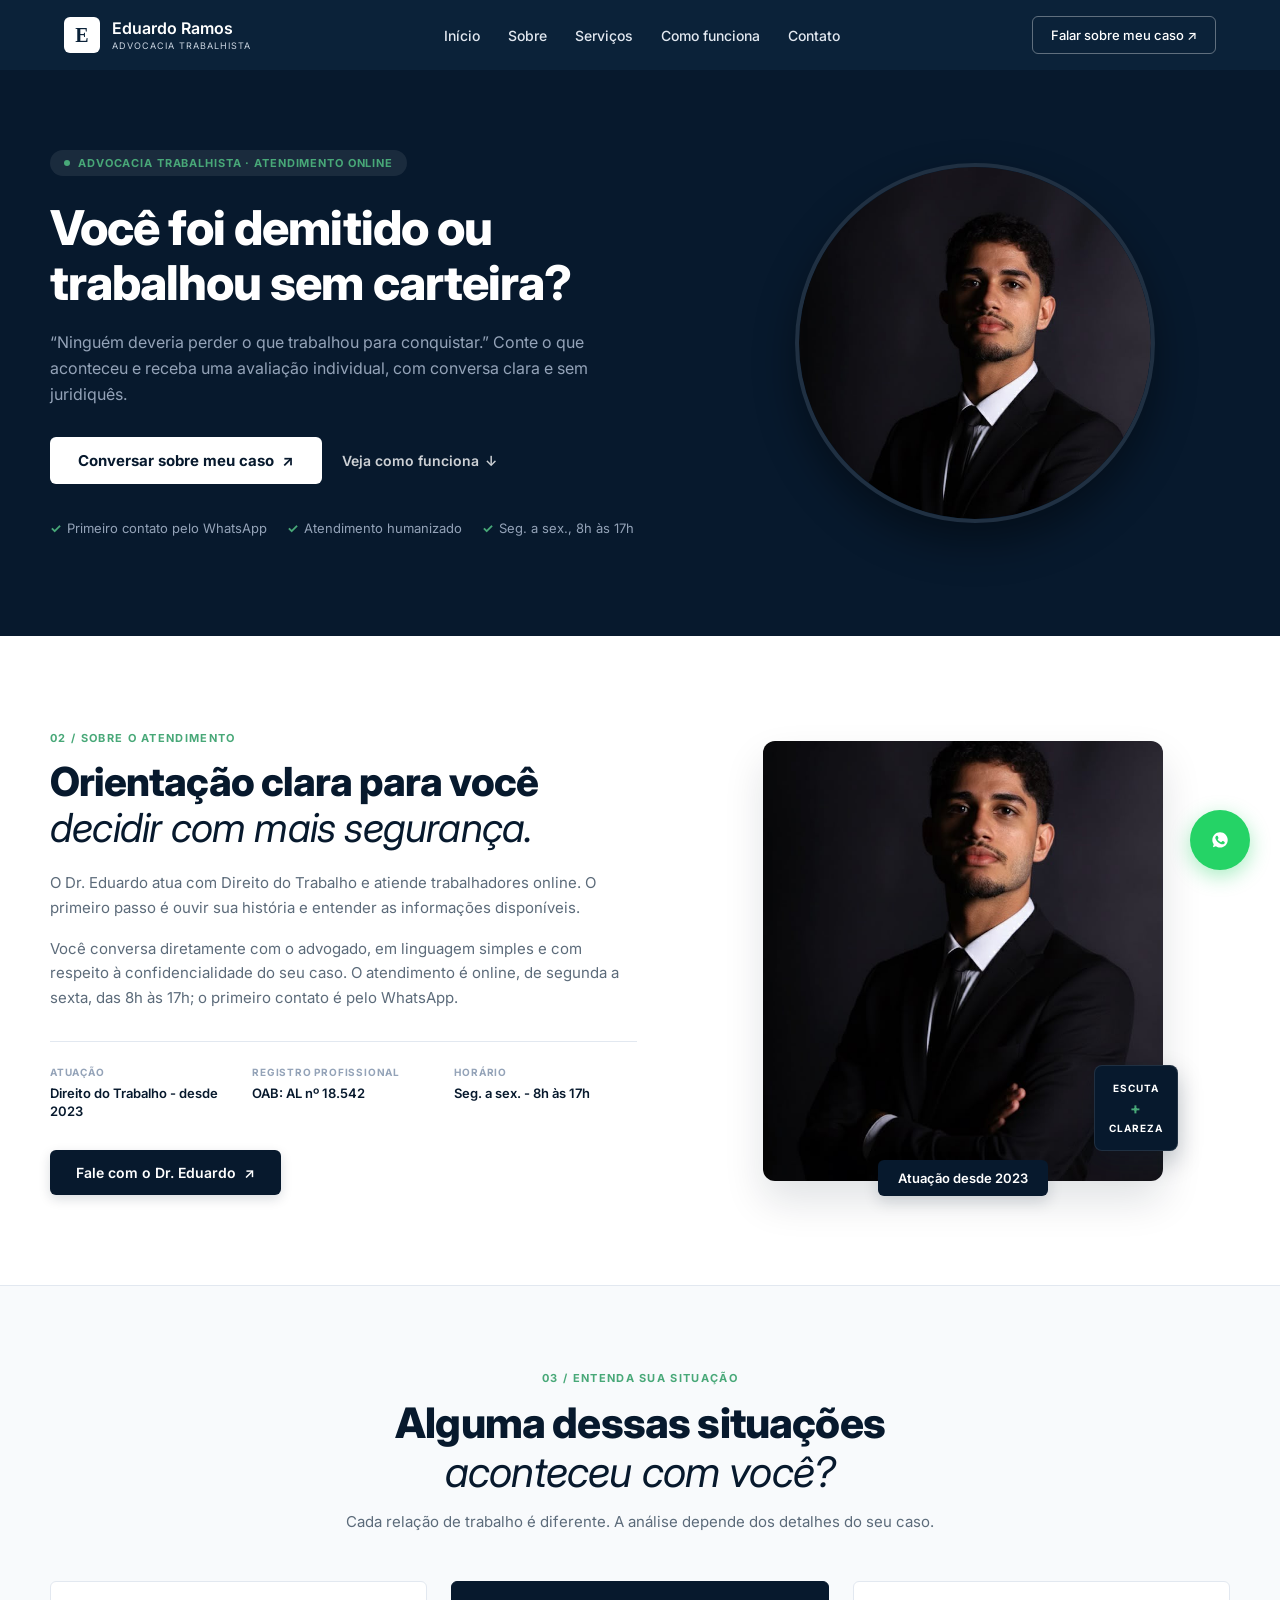
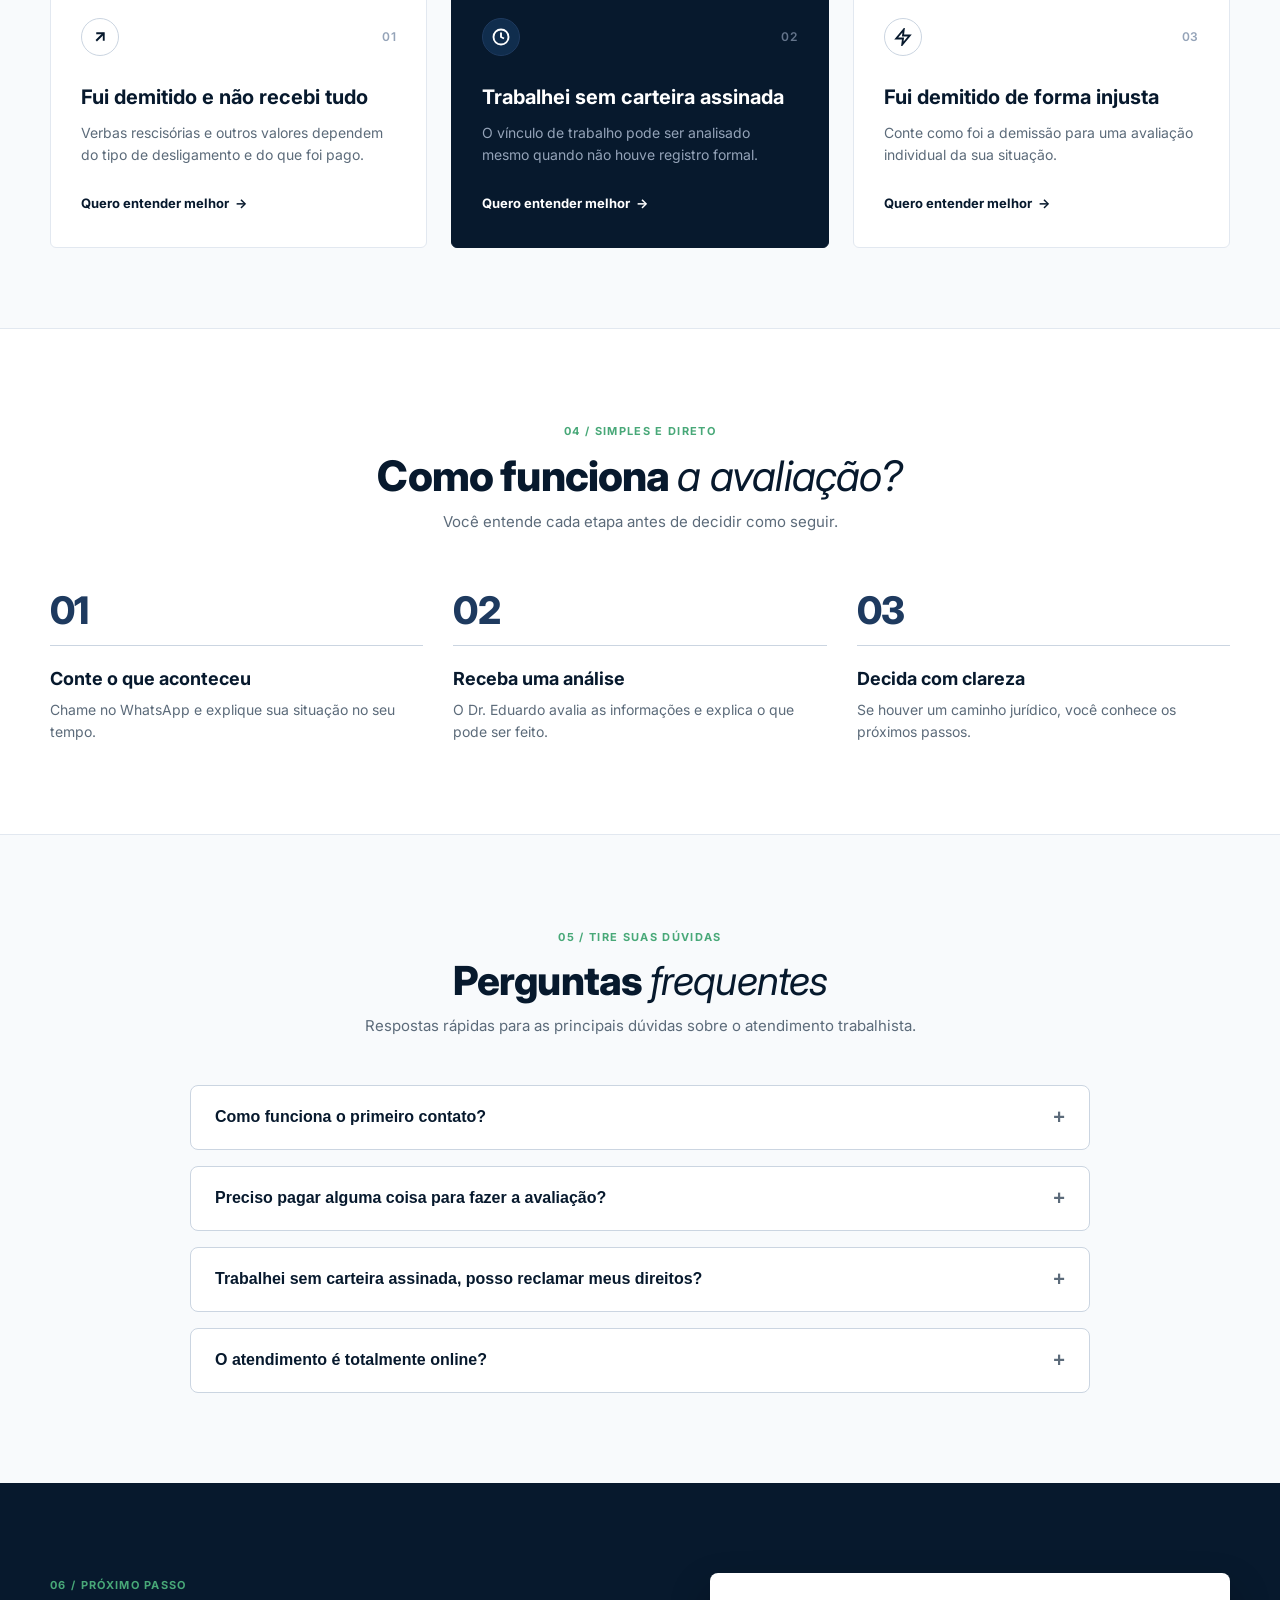
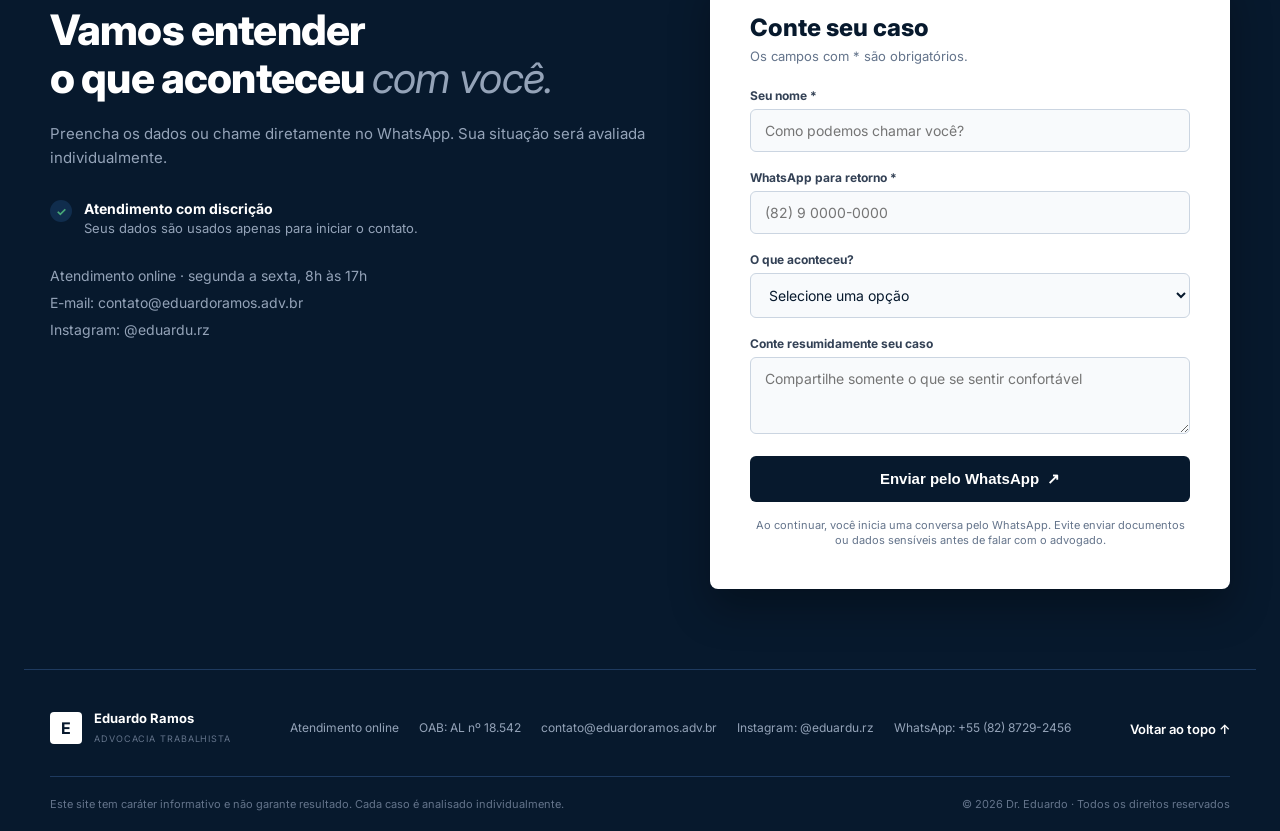
==== index.html @ 1a0dbd31 "atualização pc" ====
<!DOCTYPE html>
<html lang="pt-BR">
<head>
    <meta charset="UTF-8">
    <meta name="viewport" content="width=device-width, initial-scale=1.0">
    <title>Dr. Eduardo Ramos - Advocacia Trabalhista</title>
    
    <!-- CSS Global e das Seções -->
    <link rel="stylesheet" href="./css/global.css">
    <link rel="stylesheet" href="./css/header.css">
    <link rel="stylesheet" href="./css/hero.css">
    <link rel="stylesheet" href="./css/sobre.css">
    <link rel="stylesheet" href="./css/servicos.css">
    <link rel="stylesheet" href="./css/como-funciona.css">
    <link rel="stylesheet" href="./css/duvidas.css">
    <link rel="stylesheet" href="./css/contato.css">
</head>
<body>

    <!-- ========================================== -->
    <!-- 1. CABEÇALHO (Membro 1) -->
    <!-- ========================================== -->
    <header id="header">
        <div class="header-container">
            <!-- Logo -->
            <a href="#hero" class="logo">
                <span class="logo-icone">E</span>
                <div class="logo-texto">
                    <strong>Eduardo Ramos</strong>
                    <span>ADVOCACIA TRABALHISTA</span>
                </div>
            </a>

            <!-- Menu de Navegação -->
            <nav class="nav-menu">
                <a href="#hero">Início</a>
                <a href="#sobre">Sobre</a>
                <a href="#servicos">Serviços</a>
                <a href="#como-funciona">Como funciona</a>
                <a href="#contato">Contato</a>
            </nav>

            <!-- Botão CTA com Mensagem Automática -->
            <a href="https://wa.me/558287292456?text=Ol%C3%A1%2C%20vim%20pelo%20site%20e%20gostaria%20de%20conversar%20sobre%20meu%20caso." target="_blank" class="btn-header">Falar sobre meu caso &#8599;</a>
        </div>
    </header>
    
    <main>
        <!-- ========================================== -->
        <!-- 2. INÍCIO / HERO -->
        <!-- ========================================== -->
        <section id="hero" class="hero">
            <div class="hero-container">
              
              <!-- Lado Esquerdo: Textos e Botões -->
              <div class="hero-left">
                <div class="hero-badge">
                  <span class="badge-dot"></span>
                  <span>ADVOCACIA TRABALHISTA · ATENDIMENTO ONLINE</span>
                </div>

                <h1 class="hero-title">
                  Você foi demitido ou trabalhou sem carteira?
                </h1>

                <p class="hero-description">
                  “Ninguém deveria perder o que trabalhou para conquistar.” Conte o que aconteceu e receba uma avaliação individual, com conversa clara e sem juridiquês.
                </p>

                <div class="hero-cta-group">
                  <a href="https://wa.me/558287292456?text=Ol%C3%A1%2C%20vim%20pelo%20site%20e%20gostaria%20de%20conversar%20sobre%20meu%20caso." target="_blank" class="btn-dark">
                    Conversar sobre meu caso <span>↗</span>
                  </a>
                  <a href="#como-funciona" class="btn-link">
                    Veja como funciona <span>↓</span>
                  </a>
                </div>

                <ul class="hero-trust-list">
                  <li><span class="check-icon">✓</span> Primeiro contato pelo WhatsApp</li>
                  <li><span class="check-icon">✓</span> Atendimento humanizado</li>
                  <li><span class="check-icon">✓</span> Seg. a sex., 8h às 17h</li>
                </ul>
              </div>

              <!-- Lado Direito: Apenas a Foto Limpa e Circular -->
              <div class="hero-right">
                <div class="hero-image-wrapper">
                  <img src="./assets/Eduardo-Ramos.jpg" alt="Dr. Eduardo Ramos - Advocacia Trabalhista" class="hero-clean-photo">
                </div>
              </div>

            </div>
        </section>


  <!-- ========================================== -->
        <!-- 3. SOBRE (Membro 3) -->
        <!-- ========================================== -->
        <section id="sobre" class="about-section">
            <div class="about-container">
                
                <!-- Coluna da Esquerda: Textos, Título e Botão -->
                <div class="about-right">
                    <span class="about-subtitle">02 / SOBRE O ATENDIMENTO</span>
                    
                    <h2 class="about-title">
                        Orientação clara para você <br>
                        <em>decidir com mais segurança.</em>
                    </h2>

                    <p class="about-text">
                        O Dr. Eduardo atua com Direito do Trabalho e atiende trabalhadores online. O primeiro passo é ouvir sua história e entender as informações disponíveis.
                    </p>

                    <p class="about-text">
                        Você conversa diretamente com o advogado, em linguagem simples e com respeito à confidencialidade do seu caso. O atendimento é online, de segunda a sexta, das 8h às 17h; o primeiro contato é pelo WhatsApp.
                    </p>

                    <!-- Grid de Informações Inferiores -->
                    <div class="about-info-grid">
                        <div class="info-item">
                            <span class="info-label">ATUAÇÃO</span>
                            <span class="info-value">Direito do Trabalho - desde 2023</span>
                        </div>
                        <div class="info-item">
                            <span class="info-label">REGISTRO PROFISSIONAL</span>
                            <span class="info-value">OAB: AL nº 18.542</span>
                        </div>
                        <div class="info-item">
                            <span class="info-label">HORÁRIO</span>
                            <span class="info-value">Seg. a sex. - 8h às 17h</span>
                        </div>
                    </div>

                    <!-- Botão de Ação Destacado -->
                    <div class="about-action">
                        <a href="https://wa.me/558287292456?text=Ol%C3%A1%2C%20vim%20pelo%20site%20e%20gostaria%20de%20conversar%20sobre%20meu%20caso." target="_blank" class="btn-about">
                            Fale com o Dr. Eduardo <span>↗</span>
                        </a>
                    </div>
                </div>

                <!-- Coluna da Direita: Foto e Detalhes Visuais -->
                <div class="about-left">
                    <div class="about-image-wrapper">
                        <img src="./assets/Eduardo-Ramos.jpg" alt="Dr. Eduardo Ramos" class="about-photo">
                        
                        <div class="about-badge-tag">Atuação desde 2023</div>

                        <div class="about-badge-card">
                            <span>ESCUTA</span>
                            <strong>+</strong>
                            <span>CLAREZA</span>
                        </div>
                    </div>
                </div>

            </div>
        </section>

       <!-- ========================================== -->
        <!-- 4. SERVIÇOS (Membro 4) -->
        <!-- ========================================== -->
        <section id="servicos" class="services-section">
            <div class="services-container">
                
                <!-- Cabeçalho da Seção -->
                <div class="services-header">
                    <span class="services-subtitle">03 / ENTENDA SUA SITUAÇÃO</span>
                    <h2 class="services-title">
                        Alguma dessas situações <br>
                        <em>aconteceu com você?</em>
                    </h2>
                    <p class="services-description">
                        Cada relação de trabalho é diferente. A análise depende dos detalhes do seu caso.
                    </p>
                </div>

                <!-- Grid de Cards -->
                <div class="services-grid">
                    
                    <!-- Card 1 -->
                    <div class="service-card">
                        <div class="card-top">
                            <div class="card-icon">
                                <svg width="18" height="18" viewBox="0 0 24 24" fill="none" stroke="currentColor" stroke-width="2.5"><line x1="7" y1="17" x2="17" y2="7"></line><polyline points="7 7 17 7 17 17"></polyline></svg>
                            </div>
                            <span class="card-number">01</span>
                        </div>
                        <div class="card-content">
                            <h3>Fui demitido e não recebi tudo</h3>
                            <p>Verbas rescisórias e outros valores dependem do tipo de desligamento e do que foi pago.</p>
                        </div>
                        <a href="https://wa.me/558287292456?text=Ol%C3%A1%2C%20vim%20pelo%20site%20e%20gostaria%20de%20conversar%20sobre%20meu%20caso." target="_blank" class="card-link">Quero entender melhor <span>→</span></a>
                    </div>

                    <!-- Card 2 (Destaque Escuro) -->
                    <div class="service-card card-dark">
                        <div class="card-top">
                            <div class="card-icon light-icon">
                                <svg width="18" height="18" viewBox="0 0 24 24" fill="none" stroke="currentColor" stroke-width="2.5"><circle cx="12" cy="12" r="10"></circle><polyline points="12 6 12 12 16 14"></polyline></svg>
                            </div>
                            <span class="card-number light-num">02</span>
                        </div>
                        <div class="card-content">
                            <h3>Trabalhei sem carteira assinada</h3>
                            <p>O vínculo de trabalho pode ser analisado mesmo quando não houve registro formal.</p>
                        </div>
                        <a href="https://wa.me/558287292456?text=Ol%C3%A1%2C%20vim%20pelo%20site%20e%20gostaria%20de%20conversar%20sobre%20meu%20caso." target="_blank" class="card-link light-link">Quero entender melhor <span>→</span></a>
                    </div>

                    <!-- Card 3 -->
                    <div class="service-card">
                        <div class="card-top">
                            <div class="card-icon">
                                <svg width="18" height="18" viewBox="0 0 24 24" fill="none" stroke="currentColor" stroke-width="2.5"><path d="M13 2L3 14h9l-1 8 10-12h-9l1-8z"></path></svg>
                            </div>
                            <span class="card-number">03</span>
                        </div>
                        <div class="card-content">
                            <h3>Fui demitido de forma injusta</h3>
                            <p>Conte como foi a demissão para uma avaliação individual da sua situação.</p>
                        </div>
                        <a href="https://wa.me/558287292456?text=Ol%C3%A1%2C%20vim%20pelo%20site%20e%20gostaria%20de%20conversar%20sobre%20meu%20caso." target="_blank" class="card-link">Quero entender melhor <span>→</span></a>
                    </div>

                </div>
            </div>
        </section>


        <!-- ========================================== -->
        <!-- 5. COMO FUNCIONA (Membro 5) -->
        <!-- ========================================== -->
        <section id="como-funciona" class="steps-section">
            <div class="steps-container">
                
                <!-- Cabeçalho da Seção -->
                <div class="steps-header">
                    <span class="steps-subtitle">04 / SIMPLES E DIRETO</span>
                    <h2 class="steps-title">
                        Como funciona <em>a avaliação?</em>
                    </h2>
                    <p class="steps-description">
                        Você entende cada etapa antes de decidir como seguir.
                    </p>
                </div>

                <!-- Grid dos 3 Passos -->
                <div class="steps-grid">
                    
                    <!-- Passo 01 -->
                    <div class="step-card">
                        <div class="step-number">01</div>
                        <div class="step-line"></div>
                        <h3 class="step-heading">Conte o que aconteceu</h3>
                        <p class="step-text">
                            Chame no WhatsApp e explique sua situação no seu tempo.
                        </p>
                    </div>

                    <!-- Passo 02 -->
                    <div class="step-card">
                        <div class="step-number">02</div>
                        <div class="step-line"></div>
                        <h3 class="step-heading">Receba uma análise</h3>
                        <p class="step-text">
                            O Dr. Eduardo avalia as informações e explica o que pode ser feito.
                        </p>
                    </div>

                    <!-- Passo 03 -->
                    <div class="step-card">
                        <div class="step-number">03</div>
                        <div class="step-line"></div>
                        <h3 class="step-heading">Decida com clareza</h3>
                        <p class="step-text">
                            Se houver um caminho jurídico, você conhece os próximos passos.
                        </p>
                    </div>

                </div>
            </div>
        </section>

        <!-- ========================================== -->
        <!-- DÚVIDAS FREQUENTES (FAQ) -->
        <!-- ========================================== -->
        <section id="duvidas" class="faq-section">
            <div class="faq-container">
                
                <div class="faq-header">
                    <span class="faq-subtitle">05 / TIRE SUAS DÚVIDAS</span>
                    <h2 class="faq-title">
                        Perguntas <em>frequentes</em>
                    </h2>
                    <p class="faq-description">
                        Respostas rápidas para as principais dúvidas sobre o atendimento trabalhista.
                    </p>
                </div>

                <div class="faq-list">
                    
                    <!-- Pergunta 1 -->
                    <div class="faq-item">
                        <button class="faq-question">
                            <span>Como funciona o primeiro contato?</span>
                            <span class="faq-icon">+</span>
                        </button>
                        <div class="faq-answer">
                            O primeiro contato é feito diretamente pelo WhatsApp de forma simples e segura. Você explica a sua situação no seu tempo e o Dr. Eduardo avalia as informações iniciais de forma individualizada.
                        </div>
                    </div>

                    <!-- Pergunta 2 -->
                    <div class="faq-item">
                        <button class="faq-question">
                            <span>Preciso pagar alguma coisa para fazer a avaliação?</span>
                            <span class="faq-icon">+</span>
                        </button>
                        <div class="faq-answer">
                            Não. A conversa inicial serve justamente para entender o seu caso e analisar se existe um caminho jurídico viável, sem compromisso financeiro antecipado.
                        </div>
                    </div>

                    <!-- Pergunta 3 -->
                    <div class="faq-item">
                        <button class="faq-question">
                            <span>Trabalhei sem carteira assinada, posso reclamar meus direitos?</span>
                            <span class="faq-icon">+</span>
                        </button>
                        <div class="faq-answer">
                            Sim. Mesmo sem o registro formal na carteira (CLT), a legislação brasileira protege o trabalhador caso haja comprovação do vínculo empregatício. Cada caso é analisado com base nas provas disponíveis.
                        </div>
                    </div>

                    <!-- Pergunta 4 -->
                    <div class="faq-item">
                        <button class="faq-question">
                            <span>O atendimento é totalmente online?</span>
                            <span class="faq-icon">+</span>
                        </button>
                        <div class="faq-answer">
                            Sim, o atendimento é digital e humanizado de segunda a sexta, das 8h às 17h, permitindo que você receba orientação jurídica com total comodidade e discrição.
                        </div>
                    </div>

                </div>
            </div>
        </section>


        <!-- ========================================== -->
        <!-- 6. CONTATO E RODAPÉ (Membro 6) -->
        <!-- ========================================== -->
        <section id="contato" class="contact-section">
            <div class="contact-container">
                
                <!-- Lado Esquerdo: Textos e Informações de Contato -->
                <div class="contact-info-side">
                    <span class="contact-subtitle">06 / PRÓXIMO PASSO</span>
                    <h2 class="contact-title">
                        Vamos entender <br>
                        o que aconteceu <em>com você.</em>
                    </h2>
                    <p class="contact-description">
                        Preencha os dados ou chame diretamente no WhatsApp. Sua situação será avaliada individualmente.
                    </p>

                    <div class="contact-features">
                        <div class="c-feature-item">
                            <div class="c-check-icon">✓</div>
                            <div>
                                <strong>Atendimento com discrição</strong>
                                <span>Seus dados são usados apenas para iniciar o contato.</span>
                            </div>
                        </div>
                    </div>

                    <ul class="contact-meta-list">
                        <li><span>Atendimento online · segunda a sexta, 8h às 17h</span></li>
                        <li><span>E-mail: contato@eduardoramos.adv.br</span></li>
                        <li><span>Instagram: @eduardu.rz</span></li>
                    </ul>
                </div>

                <!-- Lado Direito: Card de Formulário (Contato com ID para o script) -->
                <div class="contact-form-side">
                    <div class="contact-card">
                        <h3>Conte seu caso</h3>
                        <p class="form-subnote">Os campos com * são obrigatórios.</p>

                        <form class="form-wrapper" id="whatsappForm">
                            <div class="form-group">
                                <label for="nome">Seu nome *</label>
                                <input type="text" id="nome" placeholder="Como podemos chamar você?" required>
                            </div>

                            <div class="form-group">
                                <label for="whatsapp">WhatsApp para retorno *</label>
                                <input type="text" id="whatsapp" placeholder="(82) 9 0000-0000" required>
                            </div>

                            <div class="form-group">
                                <label for="situacao">O que aconteceu?</label>
                                <select id="situacao">
                                    <option value="" disabled selected>Selecione uma opção</option>
                                    <option value="Fui demitido e não recebi tudo">Fui demitido e não recebi tudo</option>
                                    <option value="Trabalhei sem carteira assinada">Trabalhei sem carteira assinada</option>
                                    <option value="Fui demitido de forma injusta">Fui demitido de forma injusta</option>
                                    <option value="Outra situação trabalhista">Outra situação trabalhista</option>
                                </select>
                            </div>

                            <div class="form-group">
                                <label for="mensagem">Conte resumidamente seu caso</label>
                                <textarea id="mensagem" rows="3" placeholder="Compartilhe somente o que se sentir confortável"></textarea>
                            </div>

                            <button type="submit" class="btn-submit">
                                Enviar pelo WhatsApp <span>↗</span>
                            </button>

                            <p class="form-disclaimer">
                                Ao continuar, você inicia uma conversa pelo WhatsApp. Evite enviar documentos ou dados sensíveis antes de falar com o advogado.
                            </p>
                        </form>
                    </div>
                </div>

            </div>

            <!-- Rodapé Integrado na Seção -->
            <footer class="site-footer">
                <div class="footer-container">
                    <div class="footer-brand">
                        <span class="footer-logo-icon">E</span>
                        <div class="footer-logo-text">
                            <strong>Eduardo Ramos</strong>
                            <span>ADVOCACIA TRABALHISTA</span>
                        </div>
                    </div>

                    <div class="footer-links-inline">
                        <span>Atendimento online</span>
                        <span>OAB: AL nº 18.542</span>
                        <span>contato@eduardoramos.adv.br</span>
                        <span>Instagram: @eduardu.rz</span>
                        <span>WhatsApp: +55 (82) 8729-2456</span>
                    </div>

                    <div class="footer-top-link">
                        <a href="#header">Voltar ao topo ↑</a>
                    </div>
                </div>

                <div class="footer-bottom-bar">
                    <p>Este site tem caráter informativo e não garante resultado. Cada caso é analisado individualmente.</p>
                    <p>© 2026 Dr. Eduardo · Todos os direitos reservados</p>
                </div>
            </footer>
        </section>
    </main>

    <!-- Botão Flutuante do WhatsApp com Mensagem Automática -->
    <a href="https://wa.me/558287292456?text=Ol%C3%A1%2C%20vim%20pelo%20site%20e%20gostaria%20de%20conversar%20sobre%20meu%20caso." target="_blank" class="whatsapp-float" aria-label="Falar no WhatsApp">
        <svg width="32" height="32" viewBox="0 0 24 24" fill="currentColor">
            <path d="M12.031 6.172c-3.181 0-5.767 2.586-5.768 5.766-.001 1.298.38 2.27 1.019 3.287l-.582 2.128 2.182-.573c.978.58 1.911.928 3.145.929 3.178 0 5.767-2.587 5.768-5.766.001-3.187-2.575-5.77-5.764-5.771zm3.392 8.244c-.144.405-.837.774-1.17.824-.299.045-.677.063-1.092-.069-.252-.08-.575-.187-.988-.365-1.739-.751-2.874-2.502-2.961-2.617-.087-.116-.708-.94-.708-1.793s.448-1.273.607-1.446c.159-.173.346-.217.462-.217l.332.006c.106.005.249-.04.39.298.144.347.491 1.2.534 1.287.043.087.072.188.014.304-.058.116-.087.188-.173.289l-.26.304c-.087.086-.177.18-.076.354.101.174.449.741.964 1.201.662.591 1.221.774 1.394.86s.274.072.376-.043c.101-.116.433-.506.549-.68.116-.173.231-.145.39-.087s1.011.477 1.184.564.289.13.332.202c.045.072.045.419-.1.824z"/>
        </svg>
    </a>

    <!-- SCRIPTS DE INTERATIVIDADE (FAQ e WhatsApp) -->
    <script>
        document.addEventListener("DOMContentLoaded", () => {
            // 1. Lógica do Acordeão do FAQ
            const faqItems = document.querySelectorAll('.faq-item');

            faqItems.forEach(item => {
                const questionButton = item.querySelector('.faq-question');
                const icon = item.querySelector('.faq-icon');

                questionButton.addEventListener('click', () => {
                    const isOpen = item.classList.contains('active');

                    if (isOpen) {
                        item.classList.remove('active');
                        icon.textContent = '+';
                    } else {
                        item.classList.add('active');
                        icon.textContent = '×';
                    }
                });
            });

            // 2. Lógica de Envio do Formulário para o WhatsApp
            const whatsappForm = document.getElementById('whatsappForm');
            if (whatsappForm) {
                whatsappForm.addEventListener('submit', function(event) {
                    event.preventDefault();

                    const nome = document.getElementById('nome').value;
                    const whatsapp = document.getElementById('whatsapp').value;
                    const situacaoSelect = document.getElementById('situacao');
                    const situacao = situacaoSelect.value ? situacaoSelect.value : "Não especificada";
                    const mensagem = document.getElementById('mensagem').value;

                    const numeroCliente = "558287292456"; 

                    const texto = `Olá, meu nome é *${nome}*.\nMeu WhatsApp: ${whatsapp}\n\n*Situação:* ${situacao}\n*Resumo do caso:* ${mensagem || "Nenhum detalhe adicional."}`;

                    const mensagemCodificada = encodeURIComponent(texto);
                    const urlWhatsApp = `https://wa.me/${numeroCliente}?text=${mensagemCodificada}`;
                    
                    window.open(urlWhatsApp, '_blank');
                });
            }
        });
    </script>

</body>
</html>
---- css/global.css ----
/* Importação oficial da fonte Inter do Google Fonts */
@import url('https://fonts.googleapis.com/css2?family=Inter:ital,wght@0,300;0,400;0,500;0,600;0,700;0,800;1,400&display=swap');

:root {
    --font-primary: 'Inter', sans-serif;
}

* {
    margin: 0;
    padding: 0;
    box-sizing: border-box;
}

html {
    scroll-behavior: smooth;
}

body {
    font-family: var(--font-primary);
    color: #07192d;
    background-color: #ffffff;
    -webkit-font-smoothing: antialiased;
}

/* ===== BOTÃO FLUTUANTE DO WHATSAPP ===== */
.whatsapp-float {
    position: fixed;
    bottom: 30px;
    right: 30px;
    background-color: #25d366;
    color: #ffffff;
    width: 60px;
    height: 60px;
    border-radius: 50%;
    display: flex;
    align-items: center;
    justify-content: center;
    box-shadow: 0 6px 20px rgba(37, 211, 102, 0.4);
    z-index: 1000;
    transition: all 0.3s cubic-bezier(0.175, 0.885, 0.32, 1.275);
}

.whatsapp-float:hover {
    transform: scale(1.1);
    box-shadow: 0 8px 25px rgba(37, 211, 102, 0.6);
    background-color: #22bf5b;
}

/* Efeito de pulso sutil para chamar atenção */
@keyframes pulse-whatsapp {
    0% {
        box-shadow: 0 0 0 0 rgba(37, 211, 102, 0.5);
    }
    70% {
        box-shadow: 0 0 0 15px rgba(37, 211, 102, 0);
    }
    100% {
        box-shadow: 0 0 0 0 rgba(37, 211, 102, 0);
    }
}

.whatsapp-float {
    animation: pulse-whatsapp 2s infinite;
}
---- css/header.css ----
#header {
    background-color: #0b2239; /* Azul marinho escuro do Figma */
    width: 100%;
    padding: 16px 0;
    position: sticky;
    top: 0;
    z-index: 1000;
}

.header-container {
    max-width: 1200px;
    margin: 0 auto;
    padding: 0 24px;
    display: flex;
    justify-content: space-between;
    align-items: center;
}

/* Estilo da Logo */
.logo {
    display: flex;
    align-items: center;
    gap: 12px;
    text-decoration: none;
    color: #ffffff;
}

.logo-icone {
    background-color: #ffffff;
    color: #0b2239;
    font-family: Georgia, serif;
    font-weight: bold;
    font-size: 20px;
    width: 36px;
    height: 36px;
    border-radius: 6px;
    display: flex;
    align-items: center;
    justify-content: center;
}

.logo-texto {
    display: flex;
    flex-direction: column;
}

.logo-texto strong {
    font-size: 16px;
    font-weight: 600;
    line-height: 1.2;
}

.logo-texto span {
    font-size: 9px;
    letter-spacing: 1px;
    color: #cbd5e1;
    margin-top: 2px;
}

/* Links do Menu */
.nav-menu {
    display: flex;
    gap: 28px;
}

.nav-menu a {
    color: #e2e8f0;
    text-decoration: none;
    font-size: 14px;
    font-weight: 500;
    transition: color 0.2s;
}

.nav-menu a:hover {
    color: #ffffff;
}

/* Botão da Direita */
.btn-header {
    color: #ffffff;
    text-decoration: none;
    font-size: 13px;
    font-weight: 500;
    padding: 10px 18px;
    border: 1px solid rgba(255, 255, 255, 0.35);
    border-radius: 6px;
    transition: all 0.2s;
}

.btn-header:hover {
    background-color: rgba(255, 255, 255, 0.1);
    border-color: #ffffff;
}

/* Responsividade Mobile para o Header */
@media (max-width: 900px) {
    .header-container {
        padding: 0 16px;
    }

    /* Oculta os links de navegação no celular para economizar espaço */
    .nav-menu {
        display: none;
    }

    .btn-header {
        font-size: 12px;
        padding: 8px 12px;
    }

    .logo-texto span {
        display: none; /* Oculta a sublinha da logo no celular se faltar espaço */
    }
}
---- css/hero.css ----
/* ===== SEÇÃO HERO ===== */
.hero {
    background-color: #07192d;
    color: #ffffff;
    padding: 80px 24px 100px 24px;
    font-family: var(--font-primary, 'Inter', sans-serif);
}

.hero-container {
    max-width: 1180px;
    margin: 0 auto;
    display: flex;
    align-items: center;
    justify-content: space-between;
    gap: 60px;
}

/* Lado Esquerdo */
.hero-left {
    flex: 1.2;
}

.hero-badge {
    display: inline-flex;
    align-items: center;
    gap: 8px;
    background-color: rgba(255, 255, 255, 0.08);
    padding: 6px 14px;
    border-radius: 50px;
    font-size: 11px;
    font-weight: 700;
    letter-spacing: 0.08em;
    color: #48a878;
    margin-bottom: 24px;
}

.badge-dot {
    width: 6px;
    height: 6px;
    background-color: #48a878;
    border-radius: 50%;
}

.hero-title {
    font-size: 48px;
    font-weight: 800;
    line-height: 1.15;
    color: #ffffff;
    margin: 0 0 20px 0;
    letter-spacing: -0.02em;
}

.hero-description {
    font-size: 16px;
    line-height: 1.6;
    color: #94a3b8;
    margin-bottom: 30px;
}

.hero-cta-group {
    display: flex;
    align-items: center;
    gap: 20px;
    margin-bottom: 36px;
}

.btn-dark {
    background-color: #ffffff;
    color: #07192d;
    padding: 14px 28px;
    border-radius: 6px;
    font-size: 15px;
    font-weight: 700;
    text-decoration: none;
    display: inline-flex;
    align-items: center;
    gap: 8px;
    transition: background-color 0.2s, transform 0.2s;
}

.btn-dark:hover {
    background-color: #f1f5f9;
}

.btn-link {
    color: #ffffff;
    font-size: 14px;
    font-weight: 600;
    text-decoration: none;
    display: inline-flex;
    align-items: center;
    gap: 6px;
    opacity: 0.8;
    transition: opacity 0.2s;
}

.btn-link:hover {
    opacity: 1;
}

.hero-trust-list {
    list-style: none;
    padding: 0;
    margin: 0;
    display: flex;
    flex-wrap: wrap;
    gap: 20px;
    font-size: 13px;
    color: #94a3b8;
}

.hero-trust-list li {
    display: flex;
    align-items: center;
    gap: 6px;
}

.check-icon {
    color: #48a878;
    font-weight: bold;
}

/* Lado Direito (Foto Circular e Limpa) */
.hero-right {
    flex: 1;
    display: flex;
    justify-content: center;
}

.hero-image-wrapper {
    width: 360px;
    height: 360px;
    border-radius: 50%; /* Transforma o card em um círculo perfeito */
    overflow: hidden;
    box-shadow: 0 20px 40px rgba(0, 0, 0, 0.4);
    border: 4px solid rgba(255, 255, 255, 0.1);
}

.hero-clean-photo {
    width: 100%;
    height: 100%;
    object-fit: cover;
    /* O primeiro valor (52%) empurra um pouco para a direita, 
       e o segundo valor (top) mantém o foco vertical no topo */
    object-position: 52% top; 
    border-radius: 50%;
}

/* Faixa Inferior (Sub-hero) */
.hero-bottom-bar {
    background-color: #0c233d;
    border-top: 1px solid rgba(255, 255, 255, 0.08);
    padding: 30px 24px;
}

.bottom-bar-container {
    max-width: 1180px;
    margin: 0 auto;
    display: flex;
    align-items: center;
    justify-content: space-between;
    gap: 30px;
}

.bottom-bar-tag {
    font-size: 11px;
    font-weight: 800;
    letter-spacing: 0.1em;
    color: #48a878;
    line-height: 1.3;
}

.bottom-bar-text {
    font-size: 14px;
    color: #94a3b8;
    margin: 0;
    flex: 1;
    max-width: 600px;
}

.bottom-bar-link {
    color: #ffffff;
    font-size: 14px;
    font-weight: 700;
    text-decoration: none;
    white-space: nowrap;
    display: inline-flex;
    align-items: center;
    gap: 6px;
}

.bottom-bar-link:hover {
    text-decoration: underline;
}

/* Responsividade Mobile Otimizada */
@media (max-width: 900px) {
    .hero {
        padding: 50px 16px 70px 16px;
    }

    .hero-container {
        flex-direction: column;
        text-align: center;
        gap: 40px;
    }

    .hero-title {
        font-size: 32px; /* Reduz o tamanho no celular para não estourar a tela */
        line-height: 1.2;
    }

    .hero-description {
        font-size: 15px;
    }

    .hero-cta-group {
        justify-content: center;
        flex-direction: column;
        width: 100%;
        gap: 12px;
    }

    .btn-dark {
        width: 100%;
        justify-content: center;
    }

    .hero-trust-list {
        justify-content: center;
        gap: 12px;
    }

    .hero-image-wrapper {
        width: 240px;
        height: 240px; /* Redimensiona o círculo proporcionalmente para celulares */
    }

    .bottom-bar-container {
        flex-direction: column;
        text-align: center;
    }
}
---- css/sobre.css ----
/* ===== SEÇÃO SOBRE ===== */
.about-section {
    background-color: #ffffff;
    padding: 90px 24px;
}

.about-container {
    max-width: 1180px;
    margin: 0 auto;
    display: flex;
    align-items: center;
    gap: 60px;
}

/* Coluna da Esquerda (Foto) */
.about-left {
    flex: 1;
    display: flex;
    justify-content: center;
}

.about-image-wrapper {
    position: relative;
    width: 400px;
    height: 440px;
}

.about-photo {
    width: 100%;
    height: 100%;
    object-fit: cover;
    border-radius: 12px; /* Deixa as bordas um pouco mais suaves e modernas */
    /* Sombra mais difusa e elegante que destaca a foto do fundo branco */
    box-shadow: 0 20px 40px rgba(7, 25, 45, 0.12);
}

.about-badge-tag {
    position: absolute;
    bottom: -15px;
    left: 50%;
    transform: translateX(-50%);
    background-color: #07192d;
    color: #ffffff;
    padding: 10px 20px;
    border-radius: 6px;
    font-size: 13px;
    font-weight: 600;
    white-space: nowrap;
    box-shadow: 0 6px 15px rgba(7, 25, 45, 0.15);
}

.about-badge-card {
    position: absolute;
    bottom: 30px;
    right: -15px;
    background-color: #07192d;
    color: #ffffff;
    padding: 16px 14px;
    border-radius: 8px;
    display: flex;
    flex-direction: column;
    align-items: center;
    font-size: 10px;
    letter-spacing: 0.1em;
    font-weight: 700;
    box-shadow: 0 10px 25px rgba(7, 25, 45, 0.25);
    border: 1px solid rgba(255, 255, 255, 0.1);
}

.about-badge-card strong {
    font-size: 16px;
    margin: 4px 0;
    color: #48a878;
}

/* Coluna da Direita (Textos) */
.about-right {
    flex: 1.1;
}

.about-subtitle {
    display: inline-block;
    font-size: 11px;
    font-weight: 700;
    letter-spacing: 0.12em;
    color: #48a878;
    margin-bottom: 14px;
    text-transform: uppercase;
}

.about-title {
    font-size: 40px;
    font-weight: 800;
    line-height: 1.15;
    color: #07192d;
    margin: 0 0 20px 0;
    letter-spacing: -0.02em;
}

.about-title em {
    font-style: italic;
    font-weight: 400;
    color: #07192d;
}

.about-text {
    font-size: 15px;
    line-height: 1.65;
    color: #5c6b7a;
    margin-bottom: 16px;
}

/* Grid de Informações Inferiores */
.about-info-grid {
    display: grid;
    grid-template-columns: repeat(3, 1fr);
    gap: 20px;
    margin: 30px 0;
    padding-top: 24px;
    border-top: 1px solid #e2e8f0;
}

.info-item {
    display: flex;
    flex-direction: column;
    gap: 6px;
}

.info-label {
    font-size: 10px;
    font-weight: 700;
    letter-spacing: 0.08em;
    color: #94a3b8;
}

.info-value {
    font-size: 13px;
    font-weight: 600;
    color: #07192d;
    line-height: 1.4;
}

/* Botão da Seção Sobre Destacado */
.btn-about {
    display: inline-flex;
    align-items: center;
    gap: 8px;
    background-color: #07192d; /* Fundo azul escuro principal (ou use #48a878 para verde) */
    color: #ffffff;
    border: none;
    padding: 14px 26px;
    border-radius: 6px;
    font-size: 14px;
    font-weight: 600;
    text-decoration: none;
    transition: all 0.2s ease;
    box-shadow: 0 4px 12px rgba(7, 25, 45, 0.15);
}

.btn-about:hover {
    background-color: #48a878; /* Fica verde moderno ao passar o mouse */
    color: #ffffff;
    transform: translateY(-2px);
    box-shadow: 0 6px 16px rgba(72, 168, 120, 0.25);
}
/* Responsividade para Celulares e Tablets Otimizada */
@media (max-width: 900px) {
    .about-section {
        padding: 60px 16px;
    }

    .about-container {
        flex-direction: column;
        text-align: center;
        gap: 30px;
    }

    /* Garante que o texto venha PRIMEIRO no celular */
    .about-right {
        order: 1;
    }

    /* Garante que a foto venha logo ABAIXO do texto no celular */
    .about-left {
        order: 2;
        width: 100%;
        margin-top: 10px;
    }

    .about-title {
        font-size: 28px;
    }

    .about-image-wrapper {
        width: 100%;
        max-width: 260px;
        height: 310px;
        margin: 0 auto;
    }

    .about-badge-card {
        right: 10px;
        bottom: 15px;
        padding: 10px 12px;
    }

    .about-badge-tag {
        font-size: 11px;
        padding: 8px 14px;
    }

    .about-info-grid {
        grid-template-columns: 1fr;
        gap: 16px;
        text-align: center;
    }

    .about-action {
        display: flex;
        justify-content: center;
    }

    .btn-about {
        width: 100%;
        justify-content: center;
    }
}
---- css/servicos.css ----
/* ===== SEÇÃO SERVIÇOS ===== */
.services-section {
    background-color: #f8fafc; /* Fundo cinza claro corporativo para quebrar a monotonia */
    padding: 80px 16px;
    font-family: var(--font-primary, 'Inter', sans-serif);
    border-top: 1px solid #e2e8f0;
    border-bottom: 1px solid #e2e8f0;
}

.services-container {
    max-width: 1180px;
    margin: 0 auto;
}

/* Cabeçalho da Seção */
.services-header {
    text-align: center;
    margin-bottom: 50px;
}

.services-subtitle {
    display: inline-block;
    font-size: 11px;
    font-weight: 700;
    letter-spacing: 0.12em;
    color: #48a878;
    margin-bottom: 14px;
    text-transform: uppercase;
}

.services-title {
    font-size: 42px;
    font-weight: 800;
    line-height: 1.15;
    color: #07192d;
    margin: 0 0 16px 0;
    letter-spacing: -0.02em;
}

.services-title em {
    font-style: italic;
    font-weight: 400;
    color: #07192d;
}

.services-description {
    font-size: 15px;
    color: #5c6b7a;
    margin: 0;
}

/* Grid de Cards */
.services-grid {
    display: grid;
    grid-template-columns: repeat(3, 1fr);
    gap: 24px;
    align-items: stretch;
}

/* Estilo Base do Card Claro */
.service-card {
    background-color: #ffffff;
    border: 1px solid #e2e8f0;
    border-radius: 6px;
    padding: 36px 30px;
    display: flex;
    flex-direction: column;
    justify-content: space-between;
    transition: transform 0.2s ease, box-shadow 0.2s ease;
}

.service-card:hover {
    transform: translateY(-4px);
    box-shadow: 0 10px 25px rgba(7, 25, 45, 0.06);
}

.card-top {
    display: flex;
    align-items: center;
    justify-content: space-between;
    margin-bottom: 28px;
}

.card-icon {
    width: 38px;
    height: 38px;
    border: 1px solid #cbd5e1;
    border-radius: 50%;
    display: flex;
    align-items: center;
    justify-content: center;
    color: #07192d;
}

.card-number {
    font-size: 12px;
    font-weight: 600;
    color: #94a3b8;
    letter-spacing: 0.05em;
}

.card-content h3 {
    font-size: 20px;
    font-weight: 700;
    color: #07192d;
    margin: 0 0 12px 0;
    line-height: 1.3;
}

.card-content p {
    font-size: 14px;
    line-height: 1.6;
    color: #5c6b7a;
    margin: 0 0 28px 0;
}

.card-link {
    font-size: 13px;
    font-weight: 700;
    color: #07192d;
    text-decoration: none;
    display: inline-flex;
    align-items: center;
    gap: 6px;
    transition: gap 0.2s ease;
}

.card-link:hover {
    gap: 10px;
}

/* Card do Meio (Destaque Escuro) */
.service-card.card-dark {
    background-color: #07192d;
    border-color: #07192d;
}

.service-card.card-dark .card-icon.light-icon {
    border-color: #1e3a5f;
    color: #ffffff;
    background-color: #102d4d;
}

.service-card.card-dark .card-number.light-num {
    color: #64748b;
}

.service-card.card-dark .card-content h3 {
    color: #ffffff;
}

.service-card.card-dark .card-content p {
    color: #94a3b8;
}

.service-card.card-dark .card-link.light-link {
    color: #ffffff;
}

/* Responsividade para Celulares e Tablets Otimizada */
@media (max-width: 900px) {
    .services-section {
        padding: 60px 16px;
    }

    .services-grid {
        grid-template-columns: 1fr; /* Empilha os 3 cards um abaixo do outro no mobile */
        gap: 16px;
    }
    
    .services-title {
        font-size: 28px; /* Ajusta o tamanho da fonte para telas menores */
    }

    .service-card {
        padding: 24px 20px; /* Reduz o espaçamento interno dos cards no celular */
    }
}
---- css/como-funciona.css ----
/* ===== SEÇÃO COMO FUNCIONA ===== */
.steps-section {
    background-color: #ffffff;
    padding: 90px 24px;
    font-family: var(--font-primary, 'Inter', sans-serif);
}

.steps-container {
    max-width: 1180px;
    margin: 0 auto;
}

/* Cabeçalho */
.steps-header {
    text-align: center;
    margin-bottom: 60px;
}

.steps-subtitle {
    display: inline-block;
    font-size: 11px;
    font-weight: 700;
    letter-spacing: 0.12em;
    color: #48a878;
    margin-bottom: 14px;
    text-transform: uppercase;
}

.steps-title {
    font-size: 42px;
    font-weight: 800;
    line-height: 1.15;
    color: #07192d;
    margin: 0 0 12px 0;
    letter-spacing: -0.02em;
}

.steps-title em {
    font-style: italic;
    font-weight: 400;
    color: #07192d;
}

.steps-description {
    font-size: 15px;
    color: #5c6b7a;
    margin: 0;
}

/* Grid de Passos */
.steps-grid {
    display: grid;
    grid-template-columns: repeat(3, 1fr);
    gap: 30px;
}

.step-card {
    display: flex;
    flex-direction: column;
}

.step-number {
    font-size: 38px;
    font-weight: 800;
    color: #1e3a5f;
    line-height: 1;
    margin-bottom: 16px;
    letter-spacing: -0.02em;
}

.step-line {
    width: 100%;
    height: 1px;
    background-color: #cbd5e1;
    margin-bottom: 22px;
}

.step-heading {
    font-size: 18px;
    font-weight: 700;
    color: #07192d;
    margin: 0 0 10px 0;
}

.step-text {
    font-size: 14px;
    line-height: 1.6;
    color: #5c6b7a;
    margin: 0;
}

/* Responsividade Mobile Otimizada */
@media (max-width: 900px) {
    .steps-section {
        padding: 60px 16px;
    }

    .steps-header {
        margin-bottom: 40px;
    }

    .steps-grid {
        grid-template-columns: 1fr; /* Empilha os passos um abaixo do outro no mobile */
        gap: 30px;
    }
    
    .steps-title {
        font-size: 28px; /* Ajusta o tamanho da fonte para telas menores */
    }

    .step-number {
        font-size: 32px;
    }
}
---- css/duvidas.css ----
/* ===== SEÇÃO DÚVIDAS / FAQ ===== */
.faq-section {
    background-color: #f8fafc;
    padding: 90px 24px;
    font-family: var(--font-primary, 'Inter', sans-serif);
    border-top: 1px solid #e2e8f0;
}

.faq-container {
    max-width: 900px;
    margin: 0 auto;
}

.faq-header {
    text-align: center;
    margin-bottom: 50px;
}

.faq-subtitle {
    display: inline-block;
    font-size: 11px;
    font-weight: 700;
    letter-spacing: 0.12em;
    color: #48a878;
    margin-bottom: 14px;
    text-transform: uppercase;
}

.faq-title {
    font-size: 40px;
    font-weight: 800;
    line-height: 1.15;
    color: #07192d;
    margin: 0 0 12px 0;
    letter-spacing: -0.02em;
}

.faq-title em {
    font-style: italic;
    font-weight: 400;
    color: #07192d;
}

.faq-description {
    font-size: 15px;
    color: #5c6b7a;
    margin: 0;
}

/* Lista de Perguntas (Acordeão) */
.faq-list {
    display: flex;
    flex-direction: column;
    gap: 16px;
}

.faq-item {
    background-color: #ffffff;
    border: 1px solid #cbd5e1;
    border-radius: 8px;
    overflow: hidden;
    transition: border-color 0.2s ease;
}

.faq-item:hover {
    border-color: #94a3b8;
}

.faq-question {
    width: 100%;
    padding: 20px 24px;
    background: none;
    border: none;
    display: flex;
    justify-content: space-between;
    align-items: center;
    font-size: 16px;
    font-weight: 700;
    color: #07192d;
    text-align: left;
    cursor: pointer;
}

.faq-icon {
    font-size: 20px;
    font-weight: 600;
    color: #5c6b7a;
    transition: transform 0.2s ease;
}

/* Estado Fechado da Resposta */
.faq-answer {
    padding: 0 24px;
    max-height: 0;
    overflow: hidden;
    transition: max-height 0.3s ease, padding 0.3s ease;
    font-size: 14px;
    line-height: 1.6;
    color: #5c6b7a;
}

/* Estado Aberto (.active) */
.faq-item.active .faq-answer {
    max-height: 250px; /* Altura suficiente para acomodar o texto */
    padding: 0 24px 20px 24px;
}

/* Responsividade Mobile Otimizada */
@media (max-width: 900px) {
    .faq-section {
        padding: 60px 16px;
    }

    .faq-title {
        font-size: 28px; /* Reduz o título para caber perfeitamente no celular */
    }

    .faq-question {
        padding: 16px 18px;
        font-size: 15px; /* Ajusta o tamanho da pergunta no mobile */
    }

    .faq-answer {
        font-size: 13.5px;
    }

    .faq-item.active .faq-answer {
        padding: 0 18px 16px 18px;
    }
}
---- css/contato.css ----
/* ===== SEÇÃO CONTATO E RODAPÉ ===== */
.contact-section {
    background-color: #07192d;
    color: #ffffff;
    padding: 90px 24px 0 24px;
    font-family: var(--font-primary, 'Inter', sans-serif);
}

.contact-container {
    max-width: 1180px;
    margin: 0 auto;
    display: flex;
    justify-content: space-between;
    align-items: flex-start;
    gap: 60px;
    padding-bottom: 80px;
}

/* Lado Esquerdo */
.contact-info-side {
    flex: 1;
}

.contact-subtitle {
    display: inline-block;
    font-size: 11px;
    font-weight: 700;
    letter-spacing: 0.12em;
    color: #48a878;
    margin-bottom: 14px;
    text-transform: uppercase;
}

.contact-title {
    font-size: 42px;
    font-weight: 800;
    line-height: 1.15;
    color: #ffffff;
    margin: 0 0 20px 0;
    letter-spacing: -0.02em;
}

.contact-title em {
    font-style: italic;
    font-weight: 400;
    color: #94a3b8;
}

.contact-description {
    font-size: 15px;
    color: #94a3b8;
    line-height: 1.6;
    margin-bottom: 30px;
}

.contact-features {
    margin-bottom: 30px;
    display: flex;
    flex-direction: column;
    gap: 16px;
}

.c-feature-item {
    display: flex;
    align-items: flex-start;
    gap: 12px;
}

.c-check-icon {
    width: 22px;
    height: 22px;
    background-color: #102d4d;
    color: #48a878;
    border-radius: 50%;
    display: flex;
    align-items: center;
    justify-content: center;
    font-size: 12px;
    font-weight: bold;
    flex-shrink: 0;
}

.c-feature-item strong {
    display: block;
    font-size: 14px;
    color: #ffffff;
}

.c-feature-item span {
    font-size: 13px;
    color: #94a3b8;
}

.contact-meta-list {
    list-style: none;
    padding: 0;
    margin: 0;
    display: flex;
    flex-direction: column;
    gap: 10px;
    font-size: 14px;
    color: #94a3b8;
}

/* Lado Direito (Card Formulário) */
.contact-form-side {
    flex: 1;
    max-width: 520px;
    width: 100%;
}

.contact-card {
    background-color: #ffffff;
    color: #07192d;
    padding: 40px;
    border-radius: 8px;
    box-shadow: 0 20px 40px rgba(0, 0, 0, 0.3);
}

.contact-card h3 {
    font-size: 24px;
    font-weight: 800;
    margin: 0 0 6px 0;
}

.form-subnote {
    font-size: 13px;
    color: #64748b;
    margin-bottom: 24px;
}

.form-group {
    margin-bottom: 18px;
}

.form-group label {
    display: block;
    font-size: 12px;
    font-weight: 700;
    color: #334155;
    margin-bottom: 6px;
}

.form-group input,
.form-group select,
.form-group textarea {
    width: 100%;
    padding: 12px 14px;
    border: 1px solid #cbd5e1;
    border-radius: 6px;
    font-size: 14px;
    font-family: inherit;
    color: #07192d;
    background-color: #f8fafc;
    outline: none;
    transition: border-color 0.2s;
}

.form-group input:focus,
.form-group select:focus,
.form-group textarea:focus {
    border-color: #07192d;
    background-color: #ffffff;
}

.btn-submit {
    width: 100%;
    background-color: #07192d;
    color: #ffffff;
    border: none;
    padding: 14px;
    border-radius: 6px;
    font-size: 15px;
    font-weight: 700;
    cursor: pointer;
    display: flex;
    align-items: center;
    justify-content: center;
    gap: 8px;
    transition: background-color 0.2s;
    margin-top: 10px;
}

.btn-submit:hover {
    background-color: #102d4d;
}

.form-disclaimer {
    font-size: 11px;
    color: #64748b;
    line-height: 1.4;
    text-align: center;
    margin-top: 16px;
}

/* Rodapé */
.site-footer {
    border-top: 1px solid #1e3a5f;
    padding: 40px 0 20px 0;
}

.footer-container {
    max-width: 1180px;
    margin: 0 auto;
    display: flex;
    align-items: center;
    justify-content: space-between;
    flex-wrap: wrap;
    gap: 20px;
    padding-bottom: 30px;
    border-bottom: 1px solid #1e3a5f;
}

.footer-brand {
    display: flex;
    align-items: center;
    gap: 12px;
}

.footer-logo-icon {
    width: 32px;
    height: 32px;
    background-color: #ffffff;
    color: #07192d;
    font-weight: bold;
    border-radius: 4px;
    display: flex;
    align-items: center;
    justify-content: center;
}

.footer-logo-text strong {
    display: block;
    font-size: 13px;
    color: #ffffff;
}

.footer-logo-text span {
    font-size: 9px;
    color: #64748b;
    letter-spacing: 0.1em;
}

.footer-links-inline {
    display: flex;
    flex-wrap: wrap;
    gap: 20px;
    font-size: 12px;
    color: #94a3b8;
}

.footer-top-link a {
    color: #ffffff;
    text-decoration: none;
    font-size: 13px;
    font-weight: 600;
}

.footer-top-link a:hover {
    text-decoration: underline;
}

.footer-bottom-bar {
    max-width: 1180px;
    margin: 20px auto 0 auto;
    display: flex;
    justify-content: space-between;
    font-size: 11px;
    color: #64748b;
    flex-wrap: wrap;
    gap: 10px;
}

/* Responsividade Mobile Otimizada */
@media (max-width: 900px) {
    .contact-section {
        padding: 60px 16px 0 16px;
    }

    .contact-container {
        flex-direction: column;
        gap: 40px;
        padding-bottom: 50px;
    }

    .contact-title {
        font-size: 28px; /* Reduz o tamanho do título no celular */
    }

    .contact-card {
        padding: 24px 20px; /* Reduz o preenchimento interno do card do formulário para caber em telas menores */
    }

    .contact-form-side {
        max-width: 100%;
    }

    .site-footer {
        padding: 30px 16px 20px 16px;
    }

    .footer-container {
        flex-direction: column;
        text-align: center;
        gap: 16px;
    }

    .footer-brand {
        justify-content: center;
    }

    .footer-links-inline {
        justify-content: center;
        gap: 16px;
    }

    .footer-bottom-bar {
        flex-direction: column;
        text-align: center;
        gap: 8px;
    }
}
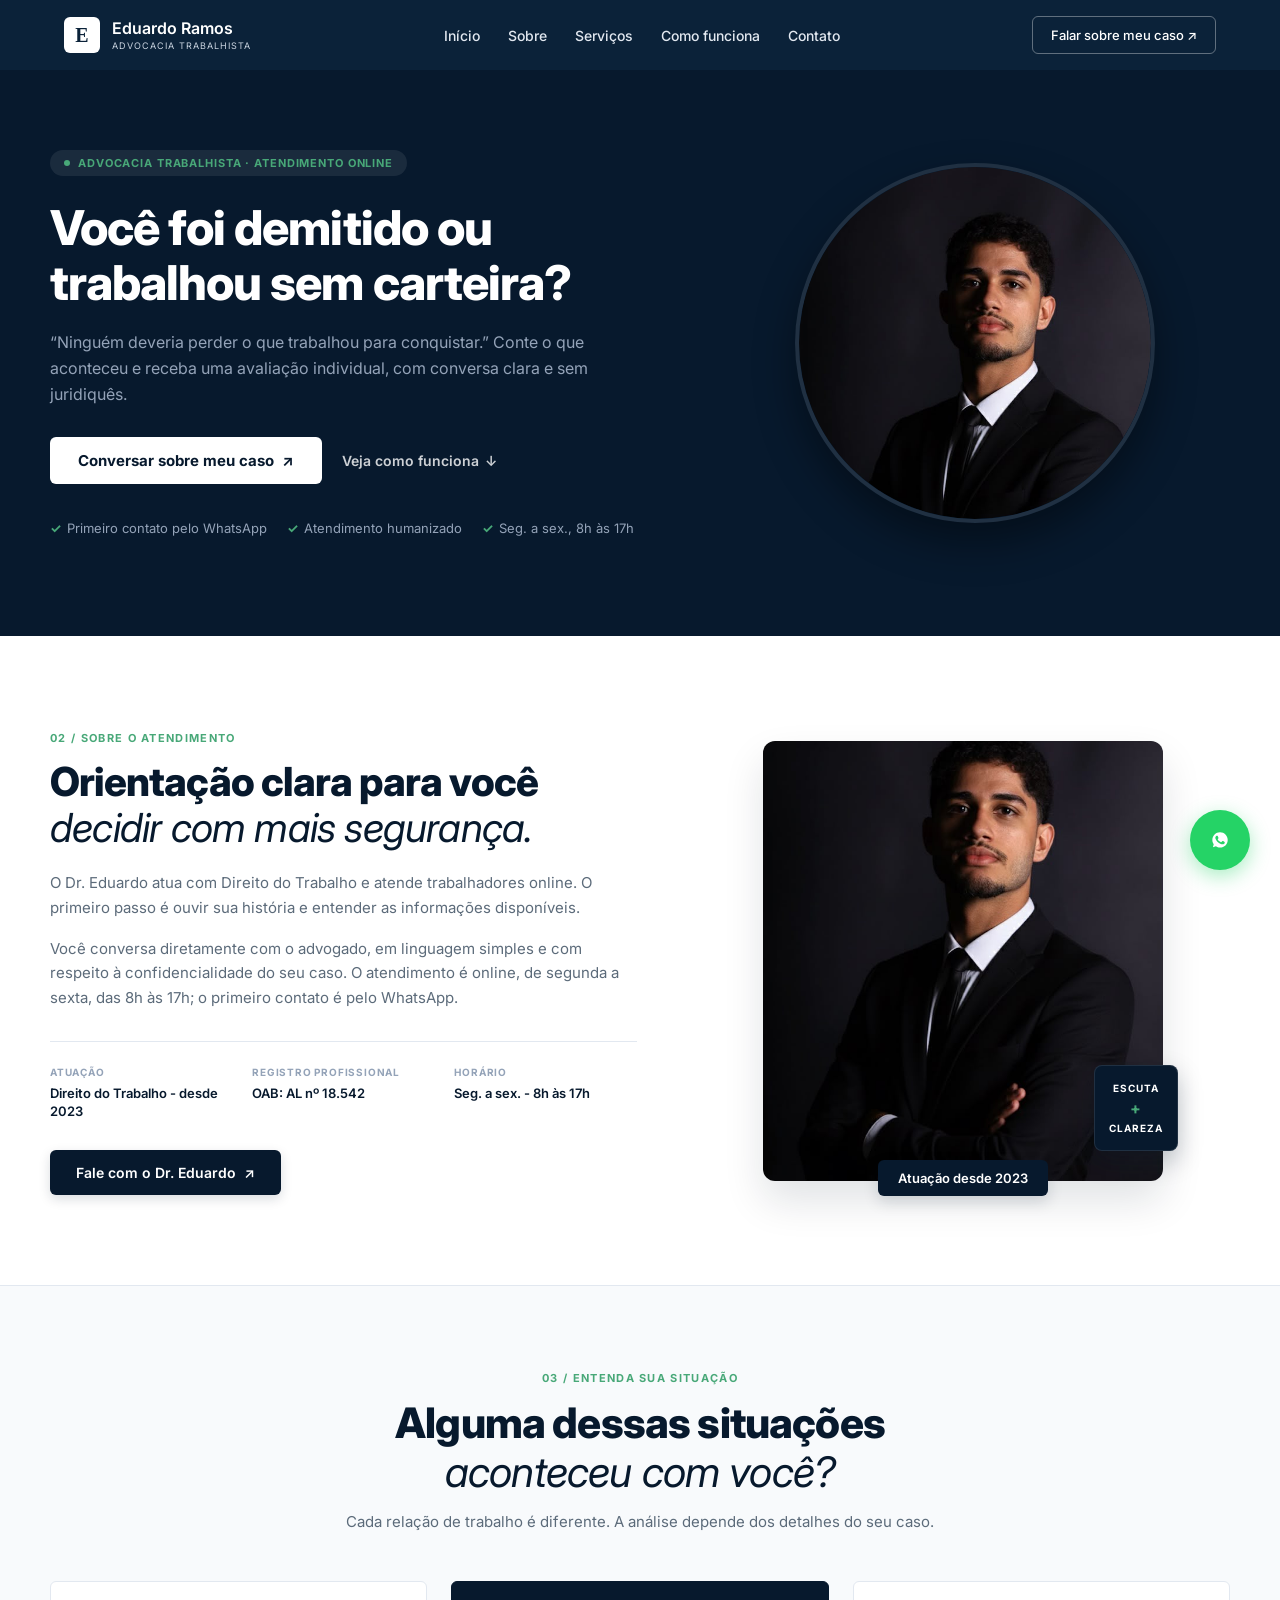
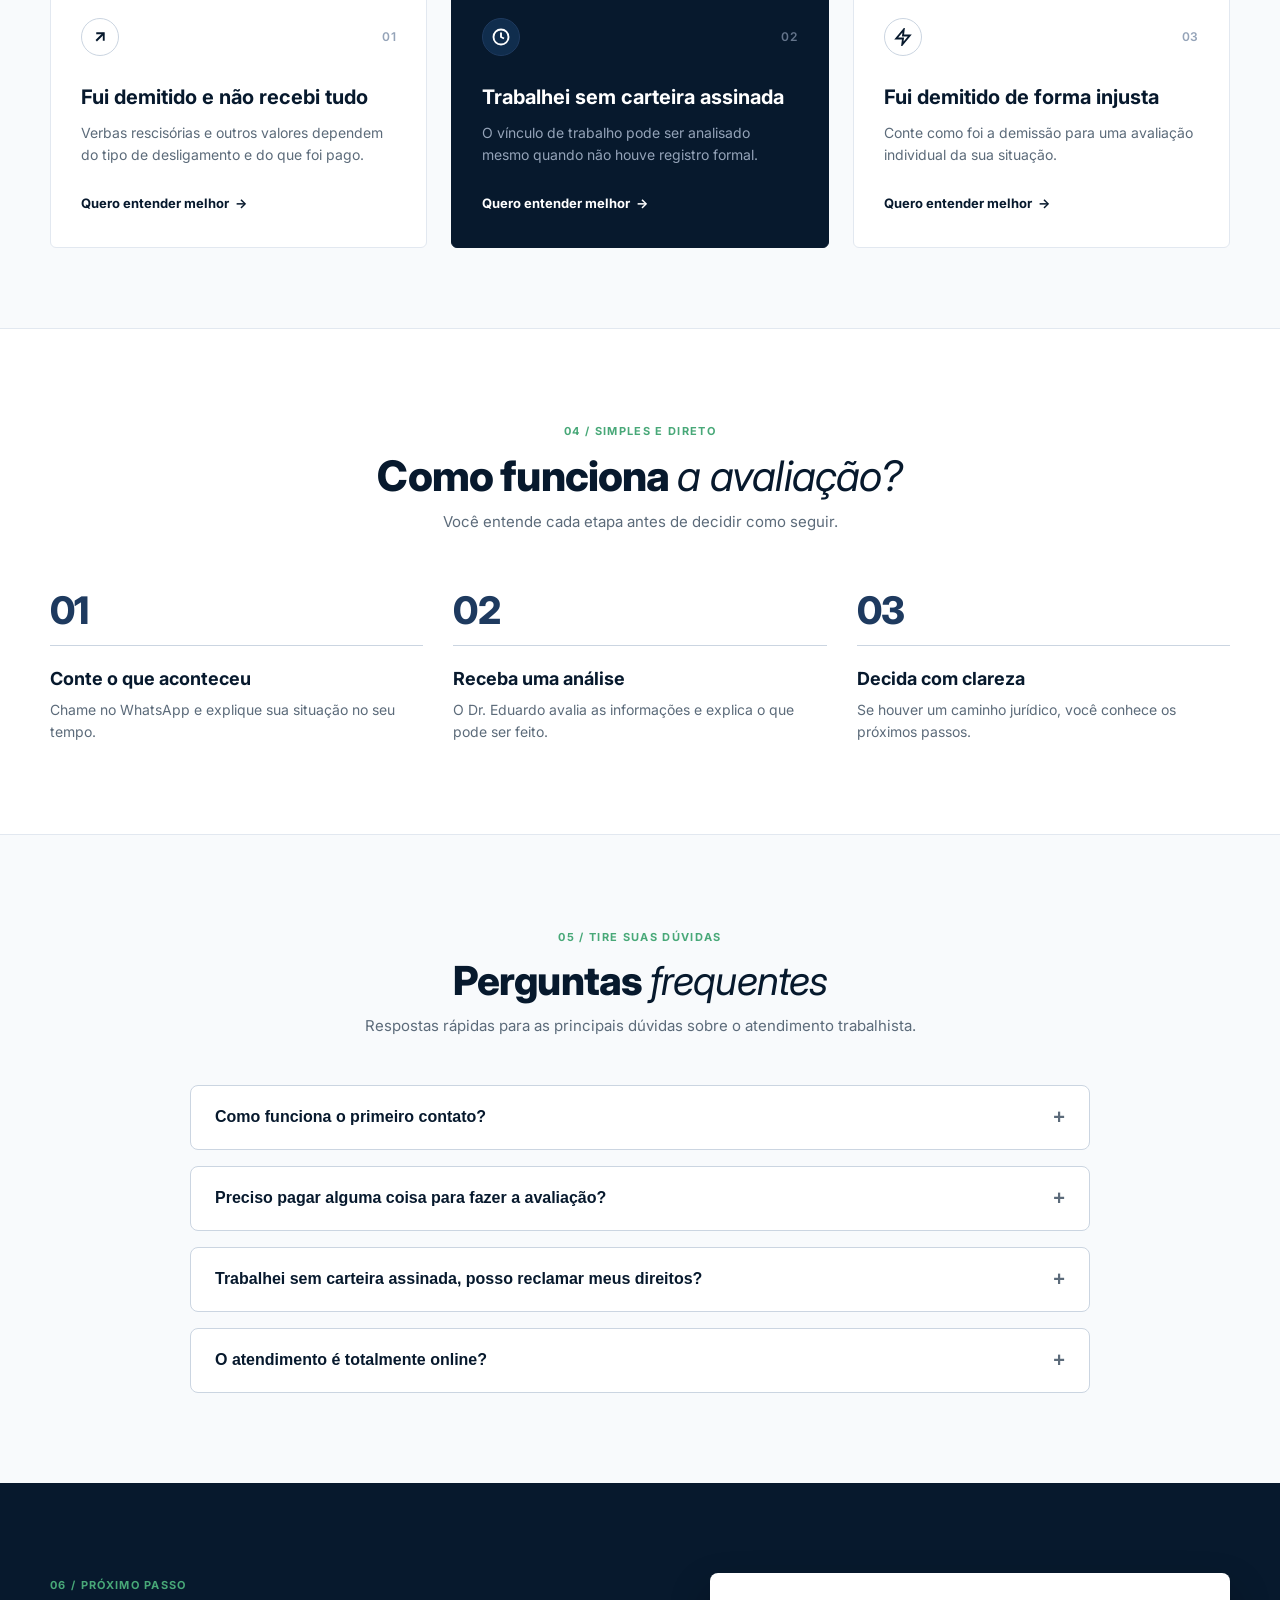
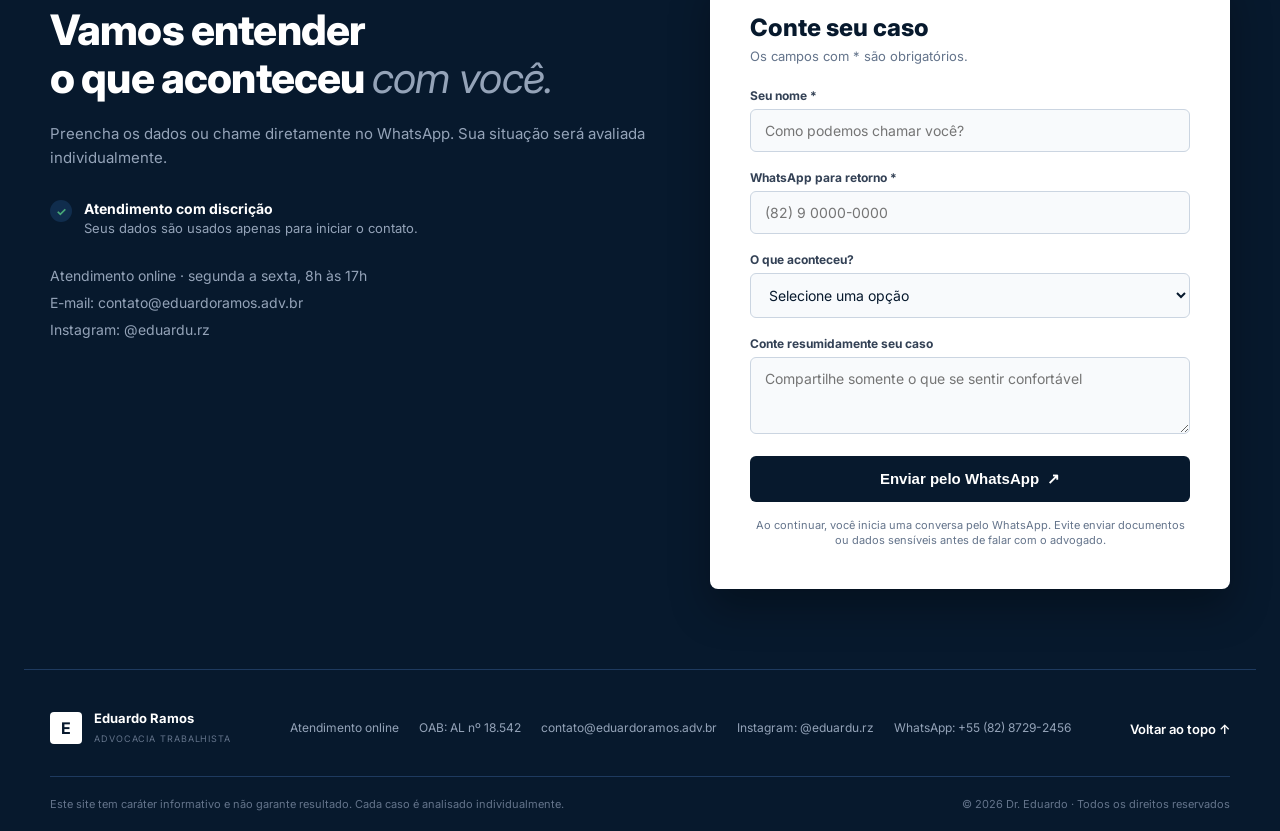
==== commit 27cc9d46: "Atualizações pc e mobile" ====
--- a/index.html
+++ b/index.html
@@ -94,28 +94,30 @@
         </section>
 
 
-  <!-- ========================================== -->
+ <!-- ========================================== -->
         <!-- 3. SOBRE (Membro 3) -->
         <!-- ========================================== -->
         <section id="sobre" class="about-section">
             <div class="about-container">
                 
-                <!-- Coluna da Esquerda: Textos, Título e Botão -->
+                <!-- Coluna de Textos, Atuação e Botão -->
                 <div class="about-right">
-                    <span class="about-subtitle">02 / SOBRE O ATENDIMENTO</span>
-                    
-                    <h2 class="about-title">
-                        Orientação clara para você <br>
-                        <em>decidir com mais segurança.</em>
-                    </h2>
-
-                    <p class="about-text">
-                        O Dr. Eduardo atua com Direito do Trabalho e atiende trabalhadores online. O primeiro passo é ouvir sua história e entender as informações disponíveis.
-                    </p>
-
-                    <p class="about-text">
-                        Você conversa diretamente com o advogado, em linguagem simples e com respeito à confidencialidade do seu caso. O atendimento é online, de segunda a sexta, das 8h às 17h; o primeiro contato é pelo WhatsApp.
-                    </p>
+                    <div class="about-header-texts">
+                        <span class="about-subtitle">02 / SOBRE O ATENDIMENTO</span>
+                        
+                        <h2 class="about-title">
+                            Orientação clara para você <br>
+                            <em>decidir com mais segurança.</em>
+                        </h2>
+
+                        <p class="about-text">
+                            O Dr. Eduardo atua com Direito do Trabalho e atende trabalhadores online. O primeiro passo é ouvir sua história e entender as informações disponíveis.
+                        </p>
+
+                        <p class="about-text">
+                            Você conversa diretamente com o advogado, em linguagem simples e com respeito à confidencialidade do seu caso. O atendimento é online, de segunda a sexta, das 8h às 17h; o primeiro contato é pelo WhatsApp.
+                        </p>
+                    </div>
 
                     <!-- Grid de Informações Inferiores -->
                     <div class="about-info-grid">
@@ -141,7 +143,7 @@
                     </div>
                 </div>
 
-                <!-- Coluna da Direita: Foto e Detalhes Visuais -->
+                <!-- Coluna da Foto -->
                 <div class="about-left">
                     <div class="about-image-wrapper">
                         <img src="./assets/Eduardo-Ramos.jpg" alt="Dr. Eduardo Ramos" class="about-photo">
--- a/css/sobre.css
+++ b/css/sobre.css
@@ -4,6 +4,7 @@
     padding: 90px 24px;
 }
 
+/* No PC: Duas colunas lado a lado */
 .about-container {
     max-width: 1180px;
     margin: 0 auto;
@@ -12,9 +13,16 @@
     gap: 60px;
 }
 
-/* Coluna da Esquerda (Foto) */
+/* Coluna da Esquerda no PC (Textos + Atuação + CTA) */
+.about-right {
+    flex: 1.1;
+    order: 1;
+}
+
+/* Coluna da Direita no PC (Foto) */
 .about-left {
     flex: 1;
+    order: 2;
     display: flex;
     justify-content: center;
 }
@@ -29,8 +37,7 @@
     width: 100%;
     height: 100%;
     object-fit: cover;
-    border-radius: 12px; /* Deixa as bordas um pouco mais suaves e modernas */
-    /* Sombra mais difusa e elegante que destaca a foto do fundo branco */
+    border-radius: 12px;
     box-shadow: 0 20px 40px rgba(7, 25, 45, 0.12);
 }
 
@@ -71,11 +78,6 @@
     font-size: 16px;
     margin: 4px 0;
     color: #48a878;
-}
-
-/* Coluna da Direita (Textos) */
-.about-right {
-    flex: 1.1;
 }
 
 .about-subtitle {
@@ -145,7 +147,7 @@
     display: inline-flex;
     align-items: center;
     gap: 8px;
-    background-color: #07192d; /* Fundo azul escuro principal (ou use #48a878 para verde) */
+    background-color: #07192d;
     color: #ffffff;
     border: none;
     padding: 14px 26px;
@@ -158,12 +160,13 @@
 }
 
 .btn-about:hover {
-    background-color: #48a878; /* Fica verde moderno ao passar o mouse */
+    background-color: #48a878;
     color: #ffffff;
     transform: translateY(-2px);
     box-shadow: 0 6px 16px rgba(72, 168, 120, 0.25);
 }
-/* Responsividade para Celulares e Tablets Otimizada */
+
+/* ===== RESPONSIVIDADE PARA CELULAR ===== */
 @media (max-width: 900px) {
     .about-section {
         padding: 60px 16px;
@@ -172,19 +175,43 @@
     .about-container {
         flex-direction: column;
         text-align: center;
-        gap: 30px;
-    }
-
-    /* Garante que o texto venha PRIMEIRO no celular */
+        gap: 24px;
+    }
+
+    /* Dissolve a coluna no mobile para permitir reordenar os itens livremente */
     .about-right {
+        display: contents;
+    }
+
+    /* 1º no celular: Título e Parágrafos */
+    .about-header-texts {
         order: 1;
-    }
-
-    /* Garante que a foto venha logo ABAIXO do texto no celular */
+        width: 100%;
+    }
+
+    /* 2º no celular: Foto no meio */
     .about-left {
         order: 2;
         width: 100%;
-        margin-top: 10px;
+        margin: 10px 0 16px 0;
+    }
+
+    /* 3º no celular: Atuação, OAB e Horário */
+    .about-info-grid {
+        order: 3;
+        grid-template-columns: 1fr;
+        gap: 16px;
+        text-align: center;
+        width: 100%;
+        margin: 10px 0 20px 0;
+    }
+
+    /* 4º no celular: Botão CTA por último */
+    .about-action {
+        order: 4;
+        width: 100%;
+        display: flex;
+        justify-content: center;
     }
 
     .about-title {
@@ -209,19 +236,8 @@
         padding: 8px 14px;
     }
 
-    .about-info-grid {
-        grid-template-columns: 1fr;
-        gap: 16px;
-        text-align: center;
-    }
-
-    .about-action {
-        display: flex;
+    .btn-about {
+        width: 100%;
         justify-content: center;
     }
-
-    .btn-about {
-        width: 100%;
-        justify-content: center;
-    }
 }
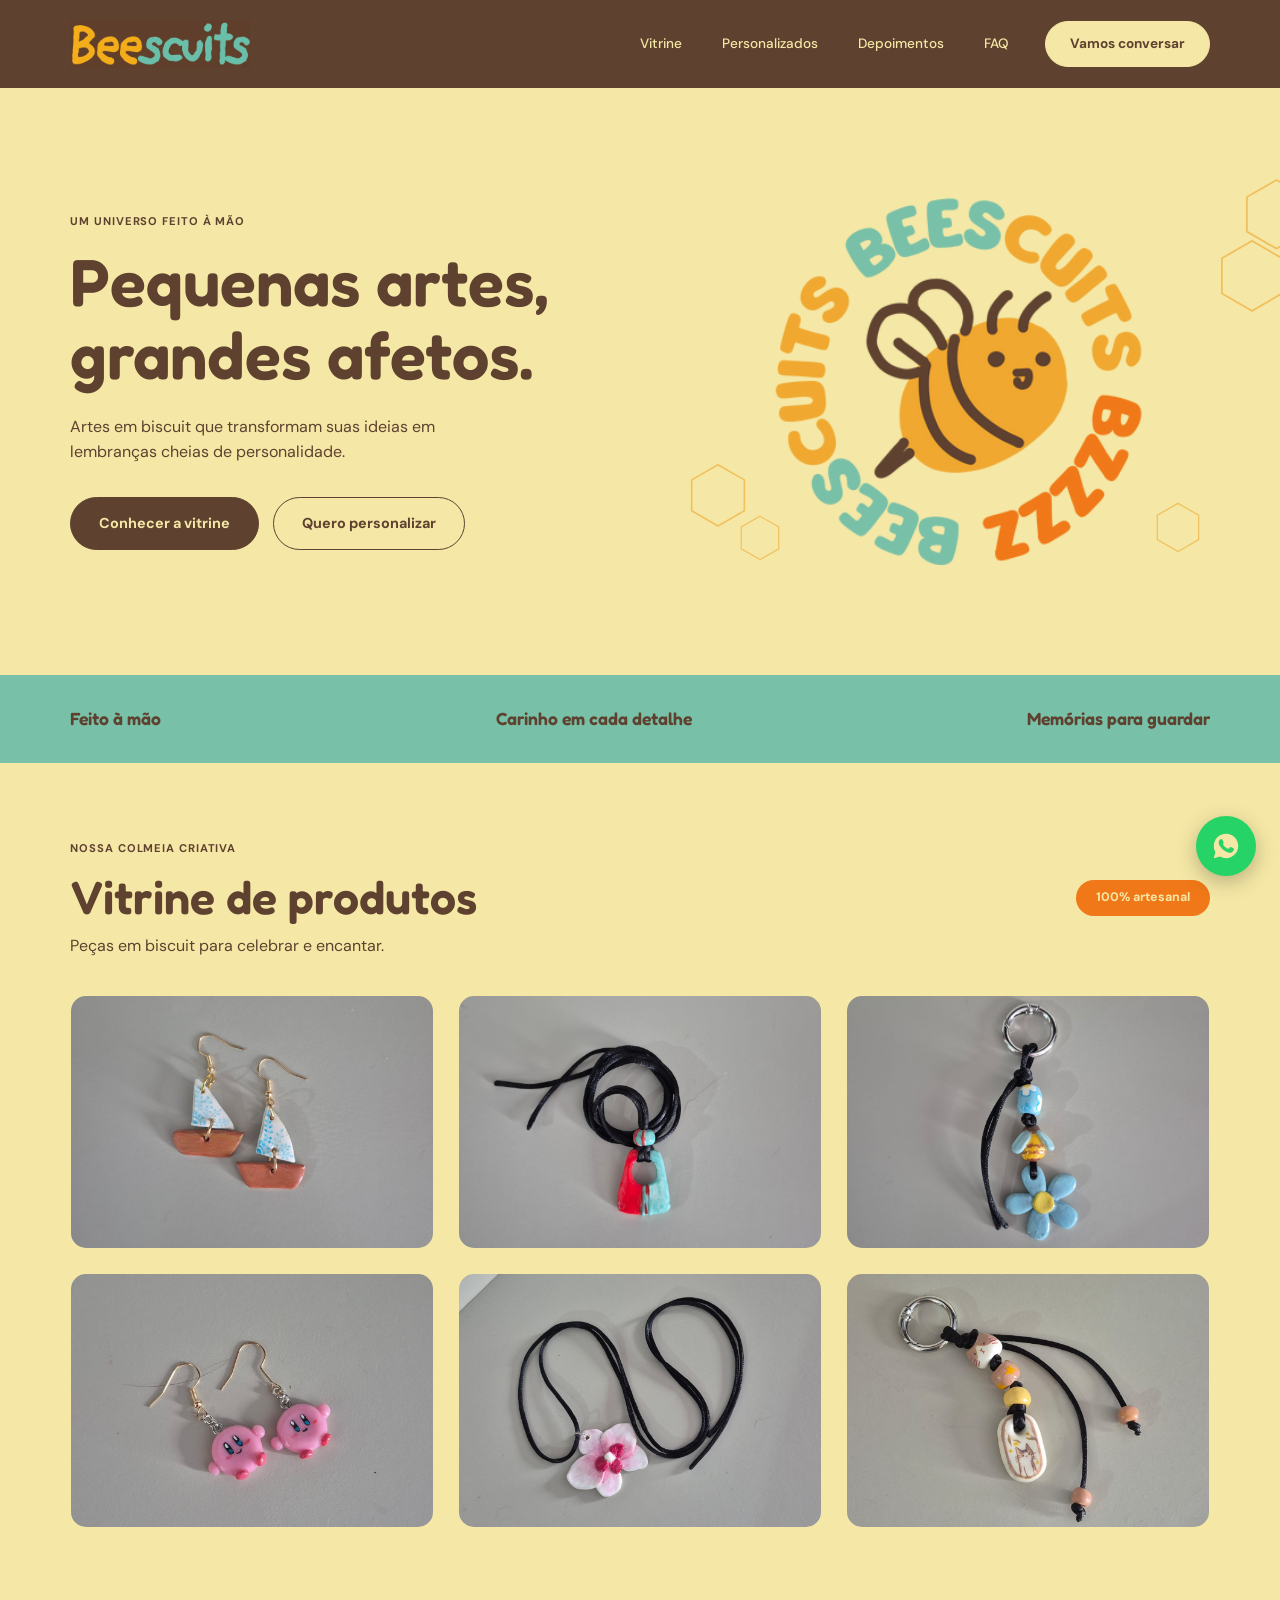
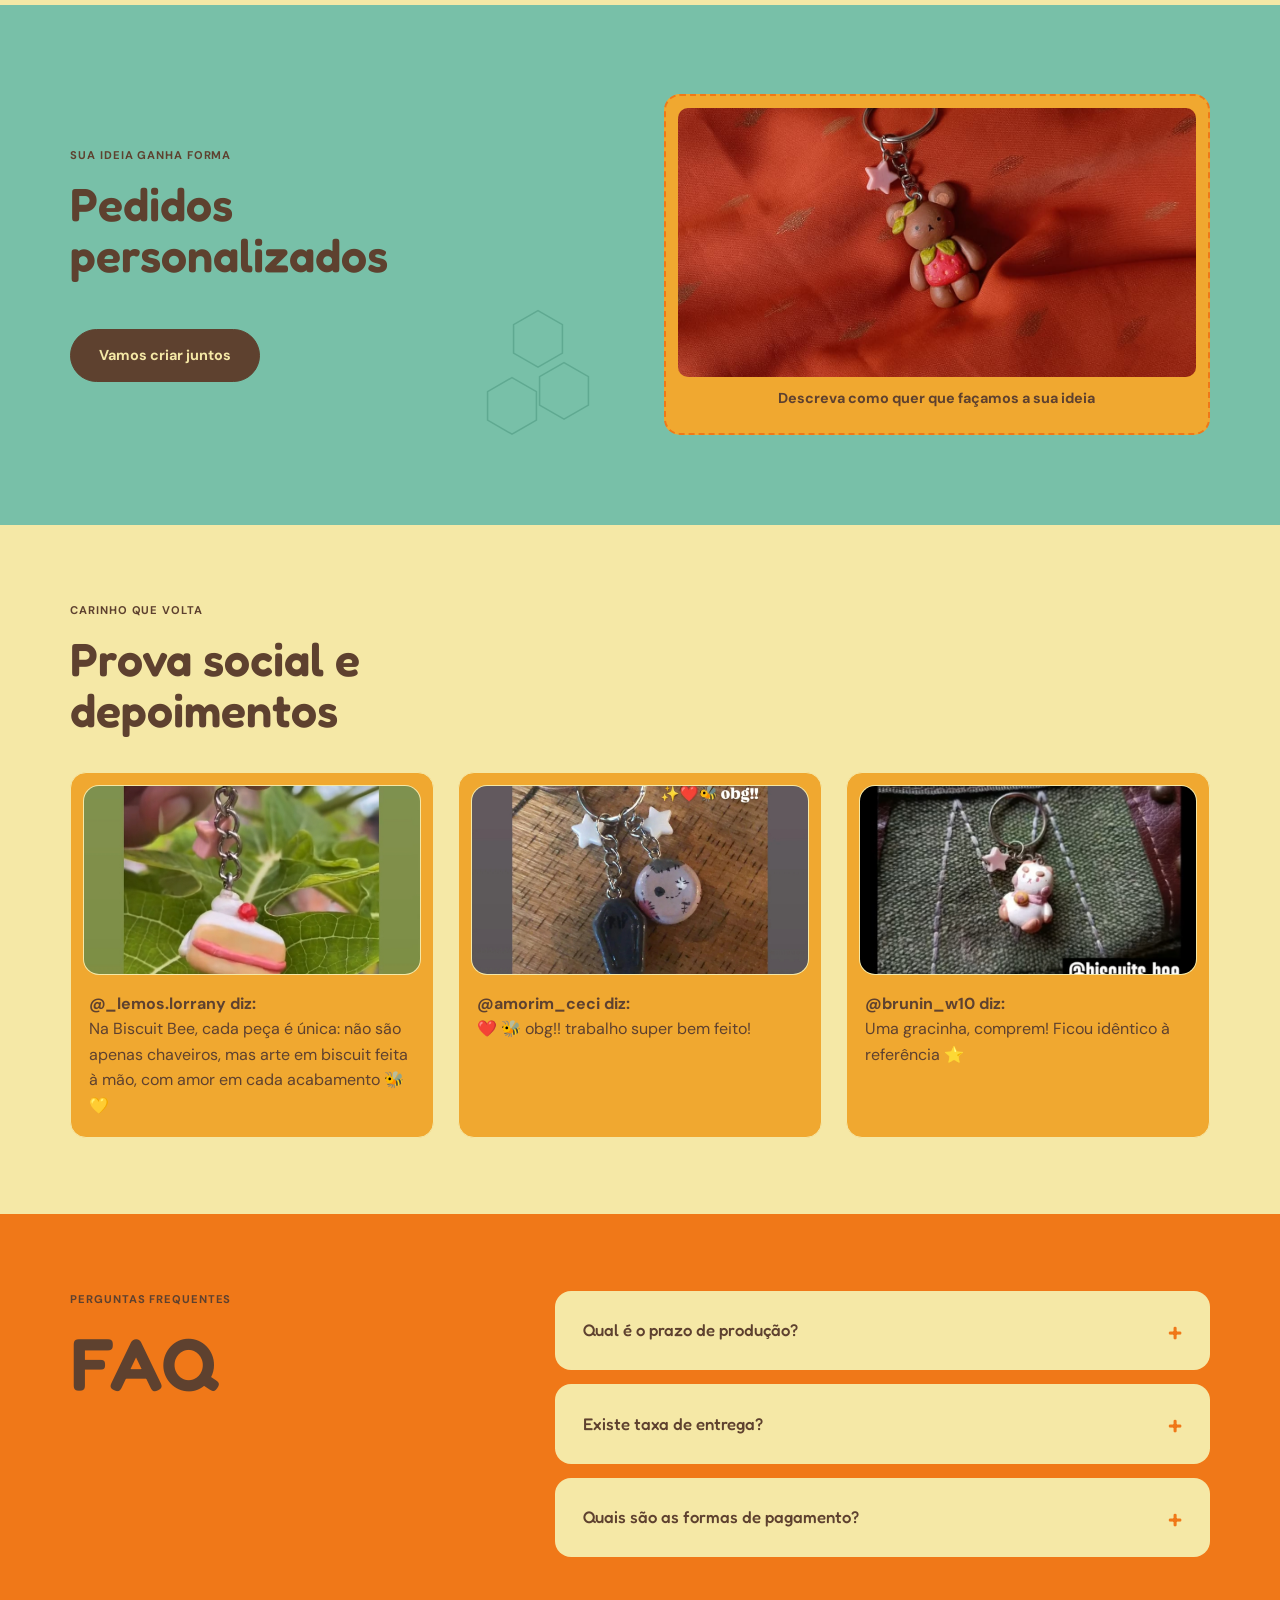
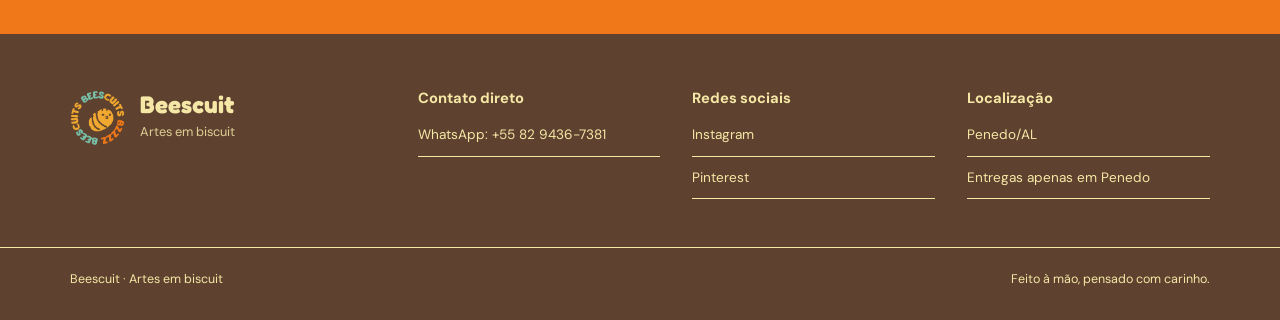
==== commit 7d914219: "Merge e35276a0da036184b59c0d195a6343167e386a8d into e4d757026949b19318f7ce199cb7d32bfcdf78b5" ====
--- a/index.html
+++ b/index.html
@@ -1,524 +1,247 @@
 <!DOCTYPE html>
-<html lang="pt-BR">
+<html lang="pt-br">
+
 <head>
+
     <meta charset="UTF-8">
     <meta name="viewport" content="width=device-width, initial-scale=1.0">
-    <title>Dr. Eduardo Ramos - Advocacia Trabalhista</title>
+    <meta name="description" content="Beescuit - artes em biscuit feitas à mão que transformam suas ideias em lembranças cheias de personalidade. Penedo/AL.">
+
+    <title>Beescuits | Artes em biscuit feitas à mão</title>
+
+    <link rel="preconnect" href="https://fonts.googleapis.com">
+    <link rel="preconnect" href="https://fonts.gstatic.com" crossorigin>
+    <link href="https://fonts.googleapis.com/css2?family=DM+Sans:wght@400;500;700&family=Fredoka:wght@500;600;700&display=swap" rel="stylesheet">
+    <link rel="stylesheet" href="css/style.css">
     
-    <!-- CSS Global e das Seções -->
-    <link rel="stylesheet" href="./css/global.css">
-    <link rel="stylesheet" href="./css/header.css">
-    <link rel="stylesheet" href="./css/hero.css">
-    <link rel="stylesheet" href="./css/sobre.css">
-    <link rel="stylesheet" href="./css/servicos.css">
-    <link rel="stylesheet" href="./css/como-funciona.css">
-    <link rel="stylesheet" href="./css/duvidas.css">
-    <link rel="stylesheet" href="./css/contato.css">
 </head>
-<body>
-
-    <!-- ========================================== -->
-    <!-- 1. CABEÇALHO (Membro 1) -->
-    <!-- ========================================== -->
-    <header id="header">
-        <div class="header-container">
-            <!-- Logo -->
-            <a href="#hero" class="logo">
-                <span class="logo-icone">E</span>
-                <div class="logo-texto">
-                    <strong>Eduardo Ramos</strong>
-                    <span>ADVOCACIA TRABALHISTA</span>
-                </div>
-            </a>
-
-            <!-- Menu de Navegação -->
-            <nav class="nav-menu">
-                <a href="#hero">Início</a>
-                <a href="#sobre">Sobre</a>
-                <a href="#servicos">Serviços</a>
-                <a href="#como-funciona">Como funciona</a>
-                <a href="#contato">Contato</a>
+
+<body id="topo">
+
+    <header class="header">
+
+        <div class="wrap">
+
+            <a href="#topo" class="logo-text" aria-label="Beescuits - início"><img src="assets/img/Beescuits%20logo%20escrita%20-%20Copia.png" alt="Beescuits"></a>
+
+            <nav class="nav" aria-label="Principal">
+                <a href="#vitrine">Vitrine</a>
+                <a href="#personalizados">Personalizados</a>
+                <a href="#depoimentos">Depoimentos</a>
+                <a href="#faq">FAQ</a>
             </nav>
 
-            <!-- Botão CTA com Mensagem Automática -->
-            <a href="https://wa.me/558287292456?text=Ol%C3%A1%2C%20vim%20pelo%20site%20e%20gostaria%20de%20conversar%20sobre%20meu%20caso." target="_blank" class="btn-header">Falar sobre meu caso &#8599;</a>
+            <a class="btn btn-light" href="https://wa.me/558294367381?text=Ol%C3%A1!%20Vim%20pelo%20site%20da%20Beescuits%20e%20gostaria%20de%20fazer%20um%20or%C3%A7amento." target="_blank" rel="noopener">Vamos conversar</a>
+        
         </div>
+
     </header>
+
+    <main>
+
+        <section class="hero">
+
+            <div class="wrap">
+                
+                <div class="hero-text">
+
+                    <span class="tag">Um universo feito à mão</span>
+                    <h1>Pequenas artes,<br>grandes afetos.</h1>
+                    <p>Artes em biscuit que transformam suas ideias em lembranças cheias de personalidade.</p>
+                    
+                    <div class="actions">
+                      <a href="#vitrine" class="btn btn-dark">Conhecer a vitrine</a>
+                      <a href="#personalizados" class="btn btn-line">Quero personalizar</a>
+                    </div>
+
+                </div>
+
+                <div class="hero-art">
+                    <span class="hex" style="width:64px;top:0;right:-20%"></span> <!-- trocar vetoração pra ficar um héctagono certo-->
+                    <span class="hex" style="width:64px;top:15%;right:-15%"></span>
+                    <span class="hex" style="width:56px;top:70%; left:-5%"></span>
+                    <span class="hex" style="width:40px;bottom:6%;left:5%"></span>
+                    <span class="hex" style="width:44px;bottom:8%;right:2%"></span>
+                    <img src="assets/img/logo.png" alt="Beescuits - abelha mascote"> <!-- trocar logo pra um png de melhor qualidade se necessario -->
+                </div>
+
+            </div>
+
+        </section>
+
+        <section class="strip">
+
+            <div class="wrap">
+                <span>Feito à mão</span>
+                <span>Carinho em cada detalhe</span>
+                <span>Memórias para guardar</span>
+            </div>
+
+        </section>
+
+        <section class="vitrine" id="vitrine">
+
+            <div class="wrap">
+                
+                <div class="sec-head">
+                    <span class="tag">Nossa colmeia criativa</span>
+                    <h2>Vitrine de produtos</h2>
+                    <span class="pill">100% artesanal</span>
+                    <p>Peças em biscuit para celebrar e encantar.</p>
+                </div>
+
+                <div class="grid">
+                    <article class="ph" aria-label="Brincos de biscuit em formato de barco"><img src="assets/img/WhatsApp%20Image%202026-11-18%20at%2013.45.02.jpeg" alt="Brincos artesanais de biscuit em formato de barco"></article>
+                    <article class="ph mint" aria-label="Colar artesanal colorido"><img src="assets/img/WhatsApp%20Image%202026-11-18%20at%2013.45.02%20%281%29.jpeg" alt="Colar artesanal com pingente colorido em biscuit"></article>
+                    <article class="ph" aria-label="Chaveiro de abelha e flor"><img src="assets/img/WhatsApp%20Image%202026-11-18%20at%2013.45.02%20%282%29.jpeg" alt="Chaveiro artesanal de abelhinha com flor azul"></article>
+                    <article class="ph" aria-label="Brincos de personagem rosa"><img src="assets/img/WhatsApp%20Image%202026-11-18%20at%2013.45.02%20%283%29.jpeg" alt="Brincos artesanais de biscuit com personagem rosa"></article>
+                    <article class="ph" aria-label="Colar com pingente de flor"><img src="assets/img/WhatsApp%20Image%202026-11-18%20at%2013.45.03.jpeg" alt="Colar artesanal com pingente de flor em biscuit"></article>
+                    <article class="ph mint" aria-label="Chaveiro de gatinho"><img src="assets/img/WhatsApp%20Image%202026-11-18%20at%2013.45.03%20%281%29.jpeg" alt="Chaveiro artesanal com pingente de gatinho em biscuit"></article>
+                </div>
+
+            </div>
+
+        </section>
+
+        <section class="pedidos" id="personalizados">
+
+            <span class="hex" style="--hex:#4f9a82;width:52px;left:40%;bottom:30%"></span> <!-- trocar vetoração pra ficar um héctagono certo-->
+            <span class="hex" style="--hex:#4f9a82;width:52px;left:42%;bottom:20%"></span>
+            <span class="hex" style="--hex:#4f9a82;width:52px;left:38%;bottom:17%"></span>
+
+            <div class="wrap">
+
+                <div>
+                    <span class="tag">Sua ideia ganha forma</span>
+                    <h2>Pedidos<br>personalizados</h2>
+                    <a class="btn btn-dark" href="https://wa.me/558294367381?text=Ol%C3%A1!%20Vim%20pelo%20site%20da%20Beescuits%20e%20gostaria%20de%20fazer%20um%20pedido%20personalizado." target="_blank" rel="noopener">Vamos criar juntos</a>
+                </div>
+
+                <div class="ph pedido-preview" aria-label="Imagem e instrução para pedidos personalizados">
+                    <img src="assets/img/WhatsApp%20Image%202026-11-18%20at%2013.45.03%20%282%29.jpeg" alt="Exemplo de arte personalizada em biscuit">
+                    <p>Descreva como quer que façamos a sua ideia</p>
+                </div>
+            
+            </div>
+
+        </section>
+
+        <section class="depo" id="depoimentos">
+
+            <div class="wrap">
+
+                <span class="tag">Carinho que volta</span>
+                <h2>Prova social e<br>depoimentos</h2>
+
+                <!-- inserir foto dentro do ph e texto/nome dentro do .card-body -->
+
+                <div class="cards">
+                    <article class="card">
+                        <div class="ph" aria-label="Depoimento de @_lemos.lorrany"><img src="assets/img/@_lemos.lorrany_feedback.jpg" alt="Depoimento de @_lemos.lorrany"></div>
+                        <div class="card-body"><strong>@_lemos.lorrany diz:</strong><p>Na Biscuit Bee, cada peça é única: não são apenas chaveiros, mas arte em biscuit feita à mão, com amor em cada acabamento 🐝 💛</p></div>
+                    </article>
+                    <article class="card">
+                        <div class="ph mint" aria-label="Depoimento de @amorim_ceci"><img src="assets/img/@amorim_ceci.jpg" alt="Depoimento de @amorim_ceci"></div>
+                        <div class="card-body"><strong>@amorim_ceci diz:</strong><p>❤️ 🐝 obg!! trabalho super bem feito!</p></div>
+                    </article>
+                    <article class="card">
+                        <div class="ph" aria-label="Depoimento de @brunin_w10"><img src="assets/img/@brunin_w10_feedback.jpg" alt="Depoimento de @brunin_w10"></div>
+                        <div class="card-body"><strong>@brunin_w10 diz:</strong><p>Uma gracinha, comprem! Ficou idêntico à referência ⭐</p></div>
+                    </article>
+                </div>
+
+            </div>
+
+        </section>
+
+        <section class="faq" id="faq">
+
+            <div class="wrap">
+
+                <div>
+                    <span class="tag">Perguntas frequentes</span>
+                    <h2>FAQ</h2>
+                </div>
+
+                
+                <div class="acc">
+
+                    <details>
+                        <summary>Qual é o prazo de produção?</summary>
+                        <p>O prazo de produção varia de acordo com o tipo de peça e a quantidade solicitada. Consulte o prazo pelo WhatsApp antes de realizar seu pedido.</p>
+                    </details>
+
+                    <details>
+                        <summary>Existe taxa de entrega?</summary>
+                        <p>Realizamos entregas em Penedo/AL. O valor da taxa de entrega deve ser consultado diretamente pelo WhatsApp.</p>
+                    </details>
+                  
+                    <details>
+                        <summary>Quais são as formas de pagamento?</summary>
+                        <p>Entre em contato pelo WhatsApp para consultar as formas de pagamento disponíveis.</p>
+                    </details>
+
+                </div>
+
+            </div>
+
+        </section>
+
+    </main>
+
+    <footer class="footer">
+
+        <div class="wrap grid-f">
+
+            <div class="f-brand">
+                <img src="assets/img/logo.png" alt="" width="56" height="56"> <!-- trocar pela img certa -->
+                <div style="color: var(--sand);"><b>Beescuit</b><small>Artes em biscuit</small></div>
+            </div>
+
+            <div>
+
+                <h4 style="color: var(--sand);">Contato direto</h4>
+              
+                <ul>
+                  <li><a href="https://wa.me/558294367381" target="_blank" rel="noopener">WhatsApp: +55 82 9436-7381</a></li>
+                </ul>
+
+            </div>
+
+            <div>
+
+                <h4 style="color: var(--sand);"> Redes sociais </h4>
+
+                <ul>
+                    <li><a href="https://www.instagram.com/biscuits_bee/" target="_blank" rel="noopener">Instagram</a></li>
+                    <li><a href="https://br.pinterest.com/beescuit_bee/" target="_blank" rel="noopener">Pinterest</a></li>
+                </ul>
+
+            </div>
+
+            <div>
+
+                <h4 style="color: var(--sand);">Localização</h4>
+               
+                <ul>
+                  <li>Penedo/AL</li>
+                  <li>Entregas apenas em Penedo</li>
+                </ul>
+
+            </div>
+
+        </div>
+
+        <div class="wrap f-bottom">
+            <span>Beescuit · Artes em biscuit</span>
+            <span style="color: var(--sand);">Feito à mão, pensado com carinho.</span>
+        </div>
+
+    </footer>
+
+    <a class="wa" href="https://wa.me/558294367381?text=Ol%C3%A1!%20Vim%20pelo%20site%20da%20Beescuits%20e%20gostaria%20de%20fazer%20um%20or%C3%A7amento." target="_blank" rel="noopener" aria-label="Falar no WhatsApp">
+        <svg viewBox="0 0 32 32" width="30" height="30" fill="var(--sand)" aria-hidden="true"><path d="M16 3C8.82 3 3 8.82 3 16c0 2.29.6 4.52 1.74 6.49L3 29l6.69-1.75A12.93 12.93 0 0 0 16 29c7.18 0 13-5.82 13-13S23.18 3 16 3zm7.58 18.36c-.32.9-1.86 1.72-2.58 1.83-.66.1-1.5.14-2.42-.15-.56-.18-1.28-.42-2.2-.82-3.87-1.67-6.4-5.57-6.59-5.83-.19-.26-1.57-2.09-1.57-3.99 0-1.9.99-2.83 1.35-3.22.35-.39.77-.49 1.03-.49.26 0 .51 0 .74.01.24.01.56-.09.87.66.32.77 1.09 2.66 1.19 2.85.1.19.16.42.03.68-.13.26-.19.42-.39.65-.19.23-.39.4-.17.78.23.39 1.01 1.66 2.16 2.69 1.49 1.32 2.74 1.73 3.13 1.92.39.19.61.16.84-.1.23-.26.97-1.13 1.23-1.52.26-.39.51-.32.87-.19.35.13 2.26 1.06 2.64 1.26.39.19.65.29.74.45.1.16.1.93-.22 1.83z"/></svg>
+    </a>
     
-    <main>
-        <!-- ========================================== -->
-        <!-- 2. INÍCIO / HERO -->
-        <!-- ========================================== -->
-        <section id="hero" class="hero">
-            <div class="hero-container">
-              
-              <!-- Lado Esquerdo: Textos e Botões -->
-              <div class="hero-left">
-                <div class="hero-badge">
-                  <span class="badge-dot"></span>
-                  <span>ADVOCACIA TRABALHISTA · ATENDIMENTO ONLINE</span>
-                </div>
-
-                <h1 class="hero-title">
-                  Você foi demitido ou trabalhou sem carteira?
-                </h1>
-
-                <p class="hero-description">
-                  “Ninguém deveria perder o que trabalhou para conquistar.” Conte o que aconteceu e receba uma avaliação individual, com conversa clara e sem juridiquês.
-                </p>
-
-                <div class="hero-cta-group">
-                  <a href="https://wa.me/558287292456?text=Ol%C3%A1%2C%20vim%20pelo%20site%20e%20gostaria%20de%20conversar%20sobre%20meu%20caso." target="_blank" class="btn-dark">
-                    Conversar sobre meu caso <span>↗</span>
-                  </a>
-                  <a href="#como-funciona" class="btn-link">
-                    Veja como funciona <span>↓</span>
-                  </a>
-                </div>
-
-                <ul class="hero-trust-list">
-                  <li><span class="check-icon">✓</span> Primeiro contato pelo WhatsApp</li>
-                  <li><span class="check-icon">✓</span> Atendimento humanizado</li>
-                  <li><span class="check-icon">✓</span> Seg. a sex., 8h às 17h</li>
-                </ul>
-              </div>
-
-              <!-- Lado Direito: Apenas a Foto Limpa e Circular -->
-              <div class="hero-right">
-                <div class="hero-image-wrapper">
-                  <img src="./assets/Eduardo-Ramos.jpg" alt="Dr. Eduardo Ramos - Advocacia Trabalhista" class="hero-clean-photo">
-                </div>
-              </div>
-
-            </div>
-        </section>
-
-
- <!-- ========================================== -->
-        <!-- 3. SOBRE (Membro 3) -->
-        <!-- ========================================== -->
-        <section id="sobre" class="about-section">
-            <div class="about-container">
-                
-                <!-- Coluna de Textos, Atuação e Botão -->
-                <div class="about-right">
-                    <div class="about-header-texts">
-                        <span class="about-subtitle">02 / SOBRE O ATENDIMENTO</span>
-                        
-                        <h2 class="about-title">
-                            Orientação clara para você <br>
-                            <em>decidir com mais segurança.</em>
-                        </h2>
-
-                        <p class="about-text">
-                            O Dr. Eduardo atua com Direito do Trabalho e atende trabalhadores online. O primeiro passo é ouvir sua história e entender as informações disponíveis.
-                        </p>
-
-                        <p class="about-text">
-                            Você conversa diretamente com o advogado, em linguagem simples e com respeito à confidencialidade do seu caso. O atendimento é online, de segunda a sexta, das 8h às 17h; o primeiro contato é pelo WhatsApp.
-                        </p>
-                    </div>
-
-                    <!-- Grid de Informações Inferiores -->
-                    <div class="about-info-grid">
-                        <div class="info-item">
-                            <span class="info-label">ATUAÇÃO</span>
-                            <span class="info-value">Direito do Trabalho - desde 2023</span>
-                        </div>
-                        <div class="info-item">
-                            <span class="info-label">REGISTRO PROFISSIONAL</span>
-                            <span class="info-value">OAB: AL nº 18.542</span>
-                        </div>
-                        <div class="info-item">
-                            <span class="info-label">HORÁRIO</span>
-                            <span class="info-value">Seg. a sex. - 8h às 17h</span>
-                        </div>
-                    </div>
-
-                    <!-- Botão de Ação Destacado -->
-                    <div class="about-action">
-                        <a href="https://wa.me/558287292456?text=Ol%C3%A1%2C%20vim%20pelo%20site%20e%20gostaria%20de%20conversar%20sobre%20meu%20caso." target="_blank" class="btn-about">
-                            Fale com o Dr. Eduardo <span>↗</span>
-                        </a>
-                    </div>
-                </div>
-
-                <!-- Coluna da Foto -->
-                <div class="about-left">
-                    <div class="about-image-wrapper">
-                        <img src="./assets/Eduardo-Ramos.jpg" alt="Dr. Eduardo Ramos" class="about-photo">
-                        
-                        <div class="about-badge-tag">Atuação desde 2023</div>
-
-                        <div class="about-badge-card">
-                            <span>ESCUTA</span>
-                            <strong>+</strong>
-                            <span>CLAREZA</span>
-                        </div>
-                    </div>
-                </div>
-
-            </div>
-        </section>
-
-       <!-- ========================================== -->
-        <!-- 4. SERVIÇOS (Membro 4) -->
-        <!-- ========================================== -->
-        <section id="servicos" class="services-section">
-            <div class="services-container">
-                
-                <!-- Cabeçalho da Seção -->
-                <div class="services-header">
-                    <span class="services-subtitle">03 / ENTENDA SUA SITUAÇÃO</span>
-                    <h2 class="services-title">
-                        Alguma dessas situações <br>
-                        <em>aconteceu com você?</em>
-                    </h2>
-                    <p class="services-description">
-                        Cada relação de trabalho é diferente. A análise depende dos detalhes do seu caso.
-                    </p>
-                </div>
-
-                <!-- Grid de Cards -->
-                <div class="services-grid">
-                    
-                    <!-- Card 1 -->
-                    <div class="service-card">
-                        <div class="card-top">
-                            <div class="card-icon">
-                                <svg width="18" height="18" viewBox="0 0 24 24" fill="none" stroke="currentColor" stroke-width="2.5"><line x1="7" y1="17" x2="17" y2="7"></line><polyline points="7 7 17 7 17 17"></polyline></svg>
-                            </div>
-                            <span class="card-number">01</span>
-                        </div>
-                        <div class="card-content">
-                            <h3>Fui demitido e não recebi tudo</h3>
-                            <p>Verbas rescisórias e outros valores dependem do tipo de desligamento e do que foi pago.</p>
-                        </div>
-                        <a href="https://wa.me/558287292456?text=Ol%C3%A1%2C%20vim%20pelo%20site%20e%20gostaria%20de%20conversar%20sobre%20meu%20caso." target="_blank" class="card-link">Quero entender melhor <span>→</span></a>
-                    </div>
-
-                    <!-- Card 2 (Destaque Escuro) -->
-                    <div class="service-card card-dark">
-                        <div class="card-top">
-                            <div class="card-icon light-icon">
-                                <svg width="18" height="18" viewBox="0 0 24 24" fill="none" stroke="currentColor" stroke-width="2.5"><circle cx="12" cy="12" r="10"></circle><polyline points="12 6 12 12 16 14"></polyline></svg>
-                            </div>
-                            <span class="card-number light-num">02</span>
-                        </div>
-                        <div class="card-content">
-                            <h3>Trabalhei sem carteira assinada</h3>
-                            <p>O vínculo de trabalho pode ser analisado mesmo quando não houve registro formal.</p>
-                        </div>
-                        <a href="https://wa.me/558287292456?text=Ol%C3%A1%2C%20vim%20pelo%20site%20e%20gostaria%20de%20conversar%20sobre%20meu%20caso." target="_blank" class="card-link light-link">Quero entender melhor <span>→</span></a>
-                    </div>
-
-                    <!-- Card 3 -->
-                    <div class="service-card">
-                        <div class="card-top">
-                            <div class="card-icon">
-                                <svg width="18" height="18" viewBox="0 0 24 24" fill="none" stroke="currentColor" stroke-width="2.5"><path d="M13 2L3 14h9l-1 8 10-12h-9l1-8z"></path></svg>
-                            </div>
-                            <span class="card-number">03</span>
-                        </div>
-                        <div class="card-content">
-                            <h3>Fui demitido de forma injusta</h3>
-                            <p>Conte como foi a demissão para uma avaliação individual da sua situação.</p>
-                        </div>
-                        <a href="https://wa.me/558287292456?text=Ol%C3%A1%2C%20vim%20pelo%20site%20e%20gostaria%20de%20conversar%20sobre%20meu%20caso." target="_blank" class="card-link">Quero entender melhor <span>→</span></a>
-                    </div>
-
-                </div>
-            </div>
-        </section>
-
-
-        <!-- ========================================== -->
-        <!-- 5. COMO FUNCIONA (Membro 5) -->
-        <!-- ========================================== -->
-        <section id="como-funciona" class="steps-section">
-            <div class="steps-container">
-                
-                <!-- Cabeçalho da Seção -->
-                <div class="steps-header">
-                    <span class="steps-subtitle">04 / SIMPLES E DIRETO</span>
-                    <h2 class="steps-title">
-                        Como funciona <em>a avaliação?</em>
-                    </h2>
-                    <p class="steps-description">
-                        Você entende cada etapa antes de decidir como seguir.
-                    </p>
-                </div>
-
-                <!-- Grid dos 3 Passos -->
-                <div class="steps-grid">
-                    
-                    <!-- Passo 01 -->
-                    <div class="step-card">
-                        <div class="step-number">01</div>
-                        <div class="step-line"></div>
-                        <h3 class="step-heading">Conte o que aconteceu</h3>
-                        <p class="step-text">
-                            Chame no WhatsApp e explique sua situação no seu tempo.
-                        </p>
-                    </div>
-
-                    <!-- Passo 02 -->
-                    <div class="step-card">
-                        <div class="step-number">02</div>
-                        <div class="step-line"></div>
-                        <h3 class="step-heading">Receba uma análise</h3>
-                        <p class="step-text">
-                            O Dr. Eduardo avalia as informações e explica o que pode ser feito.
-                        </p>
-                    </div>
-
-                    <!-- Passo 03 -->
-                    <div class="step-card">
-                        <div class="step-number">03</div>
-                        <div class="step-line"></div>
-                        <h3 class="step-heading">Decida com clareza</h3>
-                        <p class="step-text">
-                            Se houver um caminho jurídico, você conhece os próximos passos.
-                        </p>
-                    </div>
-
-                </div>
-            </div>
-        </section>
-
-        <!-- ========================================== -->
-        <!-- DÚVIDAS FREQUENTES (FAQ) -->
-        <!-- ========================================== -->
-        <section id="duvidas" class="faq-section">
-            <div class="faq-container">
-                
-                <div class="faq-header">
-                    <span class="faq-subtitle">05 / TIRE SUAS DÚVIDAS</span>
-                    <h2 class="faq-title">
-                        Perguntas <em>frequentes</em>
-                    </h2>
-                    <p class="faq-description">
-                        Respostas rápidas para as principais dúvidas sobre o atendimento trabalhista.
-                    </p>
-                </div>
-
-                <div class="faq-list">
-                    
-                    <!-- Pergunta 1 -->
-                    <div class="faq-item">
-                        <button class="faq-question">
-                            <span>Como funciona o primeiro contato?</span>
-                            <span class="faq-icon">+</span>
-                        </button>
-                        <div class="faq-answer">
-                            O primeiro contato é feito diretamente pelo WhatsApp de forma simples e segura. Você explica a sua situação no seu tempo e o Dr. Eduardo avalia as informações iniciais de forma individualizada.
-                        </div>
-                    </div>
-
-                    <!-- Pergunta 2 -->
-                    <div class="faq-item">
-                        <button class="faq-question">
-                            <span>Preciso pagar alguma coisa para fazer a avaliação?</span>
-                            <span class="faq-icon">+</span>
-                        </button>
-                        <div class="faq-answer">
-                            Não. A conversa inicial serve justamente para entender o seu caso e analisar se existe um caminho jurídico viável, sem compromisso financeiro antecipado.
-                        </div>
-                    </div>
-
-                    <!-- Pergunta 3 -->
-                    <div class="faq-item">
-                        <button class="faq-question">
-                            <span>Trabalhei sem carteira assinada, posso reclamar meus direitos?</span>
-                            <span class="faq-icon">+</span>
-                        </button>
-                        <div class="faq-answer">
-                            Sim. Mesmo sem o registro formal na carteira (CLT), a legislação brasileira protege o trabalhador caso haja comprovação do vínculo empregatício. Cada caso é analisado com base nas provas disponíveis.
-                        </div>
-                    </div>
-
-                    <!-- Pergunta 4 -->
-                    <div class="faq-item">
-                        <button class="faq-question">
-                            <span>O atendimento é totalmente online?</span>
-                            <span class="faq-icon">+</span>
-                        </button>
-                        <div class="faq-answer">
-                            Sim, o atendimento é digital e humanizado de segunda a sexta, das 8h às 17h, permitindo que você receba orientação jurídica com total comodidade e discrição.
-                        </div>
-                    </div>
-
-                </div>
-            </div>
-        </section>
-
-
-        <!-- ========================================== -->
-        <!-- 6. CONTATO E RODAPÉ (Membro 6) -->
-        <!-- ========================================== -->
-        <section id="contato" class="contact-section">
-            <div class="contact-container">
-                
-                <!-- Lado Esquerdo: Textos e Informações de Contato -->
-                <div class="contact-info-side">
-                    <span class="contact-subtitle">06 / PRÓXIMO PASSO</span>
-                    <h2 class="contact-title">
-                        Vamos entender <br>
-                        o que aconteceu <em>com você.</em>
-                    </h2>
-                    <p class="contact-description">
-                        Preencha os dados ou chame diretamente no WhatsApp. Sua situação será avaliada individualmente.
-                    </p>
-
-                    <div class="contact-features">
-                        <div class="c-feature-item">
-                            <div class="c-check-icon">✓</div>
-                            <div>
-                                <strong>Atendimento com discrição</strong>
-                                <span>Seus dados são usados apenas para iniciar o contato.</span>
-                            </div>
-                        </div>
-                    </div>
-
-                    <ul class="contact-meta-list">
-                        <li><span>Atendimento online · segunda a sexta, 8h às 17h</span></li>
-                        <li><span>E-mail: contato@eduardoramos.adv.br</span></li>
-                        <li><span>Instagram: @eduardu.rz</span></li>
-                    </ul>
-                </div>
-
-                <!-- Lado Direito: Card de Formulário (Contato com ID para o script) -->
-                <div class="contact-form-side">
-                    <div class="contact-card">
-                        <h3>Conte seu caso</h3>
-                        <p class="form-subnote">Os campos com * são obrigatórios.</p>
-
-                        <form class="form-wrapper" id="whatsappForm">
-                            <div class="form-group">
-                                <label for="nome">Seu nome *</label>
-                                <input type="text" id="nome" placeholder="Como podemos chamar você?" required>
-                            </div>
-
-                            <div class="form-group">
-                                <label for="whatsapp">WhatsApp para retorno *</label>
-                                <input type="text" id="whatsapp" placeholder="(82) 9 0000-0000" required>
-                            </div>
-
-                            <div class="form-group">
-                                <label for="situacao">O que aconteceu?</label>
-                                <select id="situacao">
-                                    <option value="" disabled selected>Selecione uma opção</option>
-                                    <option value="Fui demitido e não recebi tudo">Fui demitido e não recebi tudo</option>
-                                    <option value="Trabalhei sem carteira assinada">Trabalhei sem carteira assinada</option>
-                                    <option value="Fui demitido de forma injusta">Fui demitido de forma injusta</option>
-                                    <option value="Outra situação trabalhista">Outra situação trabalhista</option>
-                                </select>
-                            </div>
-
-                            <div class="form-group">
-                                <label for="mensagem">Conte resumidamente seu caso</label>
-                                <textarea id="mensagem" rows="3" placeholder="Compartilhe somente o que se sentir confortável"></textarea>
-                            </div>
-
-                            <button type="submit" class="btn-submit">
-                                Enviar pelo WhatsApp <span>↗</span>
-                            </button>
-
-                            <p class="form-disclaimer">
-                                Ao continuar, você inicia uma conversa pelo WhatsApp. Evite enviar documentos ou dados sensíveis antes de falar com o advogado.
-                            </p>
-                        </form>
-                    </div>
-                </div>
-
-            </div>
-
-            <!-- Rodapé Integrado na Seção -->
-            <footer class="site-footer">
-                <div class="footer-container">
-                    <div class="footer-brand">
-                        <span class="footer-logo-icon">E</span>
-                        <div class="footer-logo-text">
-                            <strong>Eduardo Ramos</strong>
-                            <span>ADVOCACIA TRABALHISTA</span>
-                        </div>
-                    </div>
-
-                    <div class="footer-links-inline">
-                        <span>Atendimento online</span>
-                        <span>OAB: AL nº 18.542</span>
-                        <span>contato@eduardoramos.adv.br</span>
-                        <span>Instagram: @eduardu.rz</span>
-                        <span>WhatsApp: +55 (82) 8729-2456</span>
-                    </div>
-
-                    <div class="footer-top-link">
-                        <a href="#header">Voltar ao topo ↑</a>
-                    </div>
-                </div>
-
-                <div class="footer-bottom-bar">
-                    <p>Este site tem caráter informativo e não garante resultado. Cada caso é analisado individualmente.</p>
-                    <p>© 2026 Dr. Eduardo · Todos os direitos reservados</p>
-                </div>
-            </footer>
-        </section>
-    </main>
-
-    <!-- Botão Flutuante do WhatsApp com Mensagem Automática -->
-    <a href="https://wa.me/558287292456?text=Ol%C3%A1%2C%20vim%20pelo%20site%20e%20gostaria%20de%20conversar%20sobre%20meu%20caso." target="_blank" class="whatsapp-float" aria-label="Falar no WhatsApp">
-        <svg width="32" height="32" viewBox="0 0 24 24" fill="currentColor">
-            <path d="M12.031 6.172c-3.181 0-5.767 2.586-5.768 5.766-.001 1.298.38 2.27 1.019 3.287l-.582 2.128 2.182-.573c.978.58 1.911.928 3.145.929 3.178 0 5.767-2.587 5.768-5.766.001-3.187-2.575-5.77-5.764-5.771zm3.392 8.244c-.144.405-.837.774-1.17.824-.299.045-.677.063-1.092-.069-.252-.08-.575-.187-.988-.365-1.739-.751-2.874-2.502-2.961-2.617-.087-.116-.708-.94-.708-1.793s.448-1.273.607-1.446c.159-.173.346-.217.462-.217l.332.006c.106.005.249-.04.39.298.144.347.491 1.2.534 1.287.043.087.072.188.014.304-.058.116-.087.188-.173.289l-.26.304c-.087.086-.177.18-.076.354.101.174.449.741.964 1.201.662.591 1.221.774 1.394.86s.274.072.376-.043c.101-.116.433-.506.549-.68.116-.173.231-.145.39-.087s1.011.477 1.184.564.289.13.332.202c.045.072.045.419-.1.824z"/>
-        </svg>
-    </a>
-
-    <!-- SCRIPTS DE INTERATIVIDADE (FAQ e WhatsApp) -->
-    <script>
-        document.addEventListener("DOMContentLoaded", () => {
-            // 1. Lógica do Acordeão do FAQ
-            const faqItems = document.querySelectorAll('.faq-item');
-
-            faqItems.forEach(item => {
-                const questionButton = item.querySelector('.faq-question');
-                const icon = item.querySelector('.faq-icon');
-
-                questionButton.addEventListener('click', () => {
-                    const isOpen = item.classList.contains('active');
-
-                    if (isOpen) {
-                        item.classList.remove('active');
-                        icon.textContent = '+';
-                    } else {
-                        item.classList.add('active');
-                        icon.textContent = '×';
-                    }
-                });
-            });
-
-            // 2. Lógica de Envio do Formulário para o WhatsApp
-            const whatsappForm = document.getElementById('whatsappForm');
-            if (whatsappForm) {
-                whatsappForm.addEventListener('submit', function(event) {
-                    event.preventDefault();
-
-                    const nome = document.getElementById('nome').value;
-                    const whatsapp = document.getElementById('whatsapp').value;
-                    const situacaoSelect = document.getElementById('situacao');
-                    const situacao = situacaoSelect.value ? situacaoSelect.value : "Não especificada";
-                    const mensagem = document.getElementById('mensagem').value;
-
-                    const numeroCliente = "558287292456"; 
-
-                    const texto = `Olá, meu nome é *${nome}*.\nMeu WhatsApp: ${whatsapp}\n\n*Situação:* ${situacao}\n*Resumo do caso:* ${mensagem || "Nenhum detalhe adicional."}`;
-
-                    const mensagemCodificada = encodeURIComponent(texto);
-                    const urlWhatsApp = `https://wa.me/${numeroCliente}?text=${mensagemCodificada}`;
-                    
-                    window.open(urlWhatsApp, '_blank');
-                });
-            }
-        });
-    </script>
-
 </body>
-</html>+</html>
--- a/css/style.css
+++ b/css/style.css
@@ -0,0 +1,764 @@
+:root {
+  --honey: #f0a830;
+  --orange: #f07818;
+  --brown: #5e412f;
+  --teal: #78c0a8;
+  --sand: #f5e8a6;
+  --cream: var(--sand);
+  --line: var(--sand);
+  --font-title: 'Fredoka', 'Marykate', sans-serif;
+  --font-body: 'DM Sans', 'Hangyaboly', sans-serif;
+  --pad: clamp(20px, 5.5vw, 80px);
+  --hexmask: url("data:image/svg+xml,%3Csvg xmlns='http://www.w3.org/2000/svg' viewBox='0 0 100 115.47'%3E%3Cpolygon points='50,3 97,30 97,85 50,112 3,85 3,30' fill='none' stroke='black' stroke-width='3'/%3E%3C/svg%3E");
+}
+
+* {
+  box-sizing: border-box;
+  margin: 0;
+  padding: 0;
+}
+
+html {
+  scroll-behavior: smooth;
+  scroll-padding-top: 100px;
+}
+
+body {
+  font-family: var(--font-body); 
+  background: var(--cream);
+  color: var(--brown);
+  line-height: 1.6; -webkit-font-smoothing: antialiased; 
+}
+
+h1, h2, h3, h4 {
+  font-family: var(--font-title);
+  font-weight: 600; line-height: 1.1;
+}
+
+h2 { 
+  font-size: clamp(2rem, 3.8vw, 2.9rem);
+}
+
+img {
+  max-width: 100%;
+  display: block;
+}
+
+a {
+  color: inherit;
+  text-decoration: none;
+}
+
+a:focus-visible, summary:focus-visible {
+  outline: 3px solid var(--honey);
+  outline-offset: 3px;
+}
+
+ul {
+  list-style: none;
+}
+
+.wrap {
+  max-width: 1280px;
+  margin: 0 auto;
+  padding-inline: var(--pad);
+  position: relative;
+}
+
+.tag {
+  display: block;
+  font-size: .7rem;
+  font-weight: 700;
+  letter-spacing: .08em;
+  text-transform: uppercase;
+  margin-bottom: 14px;
+}
+
+.btn {
+  display: inline-flex;
+  align-items: center;
+  justify-content: center;
+  padding: 14px 28px;
+  border-radius: 999px;
+  font-weight: 700;
+  font-size: .9rem;
+  border: 1.5px solid var(--brown);
+  transition: transform .2s, background .2s;
+}
+
+.btn:hover { 
+  transform: translateY(-2px);
+}
+
+.btn-dark {
+  background: var(--brown);
+  color: var(--cream);
+}
+
+.btn-line {
+  color: var(--brown);
+}
+
+.btn-line:hover {
+  background: rgba(94, 65, 47, .08);
+}
+
+.btn-light {
+  background: var(--cream);
+  color: var(--brown);
+  border-color: var(--cream);
+  padding: 11px 24px;
+  font-size: .85rem;
+}
+
+.ph {
+  border: 1.5px dashed var(--line);
+  border-radius: 16px;
+  background: var(--sand);
+  overflow: hidden;
+}
+
+.ph.mint {
+  background: var(--sand);
+}
+
+.ph img {
+  width: 100%;
+  height: 100%;
+  object-fit: cover;
+}
+
+.hex {
+  position: absolute;
+  aspect-ratio: 1 / 1.1547;
+  background: var(--hex, var(--honey));
+  opacity: .6; -webkit-mask: var(--hexmask) center / contain no-repeat; 
+  mask: var(--hexmask) center / contain no-repeat;
+  pointer-events: none;
+}
+
+.header {
+  position: sticky;
+  top: 0;
+  z-index: 50;
+  background: var(--brown);
+  color: var(--cream);
+}
+
+.header .wrap {
+  display: flex;
+  align-items: center;
+  gap: 36px;
+  min-height: 88px;
+}
+
+.logo-text {
+  margin-right: auto;
+}
+
+.logo-text img {
+  width: 180px;
+  height: auto;
+}
+
+.nav {
+  display: flex;
+  gap: 40px;
+  font-size: .85rem;
+  font-weight: 500;
+  color: var(--sand);
+}
+
+.nav a:hover {
+  color: var(--honey);
+}
+
+.hero {
+  background: var(--sand);
+  overflow: hidden;
+  position: relative;
+  padding: clamp(48px, 7vw, 96px) 0;
+}
+
+.hero .wrap {
+  display: grid;
+  grid-template-columns: 1.1fr .9fr;
+  align-items: center;
+  gap: 40px;
+}
+
+.hero h1 {
+  font-size: clamp(2.5rem, 5.2vw, 4.2rem);
+  margin-bottom: 22px;
+}
+
+.hero p {
+  max-width: 440px;
+  margin-bottom: 32px;
+}
+
+.actions {
+  display: flex;
+  flex-wrap: wrap;
+  gap: 14px;
+}
+
+.hero-art {
+  position: relative;
+  display: flex;
+  justify-content: center;
+  padding: 12px 0;
+}
+
+.hero-art img {
+  position: relative;
+  width: clamp(250px, 30vw, 460px);
+}
+
+.strip {
+  background: var(--teal);
+  font-family: var(--font-title);
+  font-weight: 600;
+  font-size: 1.1rem;
+}
+
+.strip .wrap {
+  display: flex;
+  justify-content: space-between;
+  gap: 16px;
+  padding-block: 30px;
+}
+
+.vitrine {
+  background: var(--sand);
+  padding: clamp(48px, 6vw, 88px) 0;
+}
+
+.sec-head {
+  display: grid;
+  grid-template-columns: 1fr auto;
+  grid-template-areas: "tag tag" "title pill" "sub sub";
+  align-items: center;
+  margin-bottom: 36px;
+}
+
+.sec-head .tag {
+  grid-area: tag;
+}
+
+.sec-head h2 {
+  grid-area: title;
+}
+
+.sec-head p {
+  grid-area: sub;
+  margin-top: 10px;
+}
+
+.pill {
+  grid-area: pill;
+  background: var(--orange);
+  color: var(--sand);
+  font-size: .78rem;
+  font-weight: 700;
+  padding: 8px 20px;
+  border-radius: 999px;
+}
+
+.grid {
+  display: grid;
+  grid-template-columns: repeat(3, 1fr);
+  gap: 24px;
+}
+
+.grid .ph {
+  aspect-ratio: 10 / 7;
+}
+
+.pedidos {
+  background: var(--teal);
+  position: relative;
+  overflow: hidden;
+  padding: clamp(56px, 7vw, 100px) 0;
+}
+
+.pedidos .wrap {
+  display: grid;
+  grid-template-columns: 1fr 1fr;
+  gap: 48px;
+  align-items: center;
+}
+
+.pedidos h2 {
+  margin-bottom: 48px;
+}
+
+.pedidos .ph {
+  background: var(--cream);
+  border: 2px dashed var(--sand);
+  aspect-ratio: 8 / 5;
+}
+
+.pedidos .pedido-preview {
+  background: var(--honey);
+  border-color: var(--orange);
+}
+
+.depo {
+  background: var(--sand);
+  padding: clamp(48px, 6vw, 88px) 0;
+}
+
+.cards {
+  display: grid;
+  grid-template-columns: repeat(3, 1fr);
+  gap: 24px;
+  margin-top: 36px;
+}
+
+.card {
+  border: 1px solid var(--line);
+  border-radius: 16px;
+  padding: 12px;
+  background: var(--honey);
+}
+
+.card .ph {
+  aspect-ratio: 16 / 9;
+}
+
+.card-body {
+  min-height: 120px;
+  padding: 16px 6px 6px;
+  color: var(--brown);
+}
+
+.faq {
+  background: var(--orange);
+  padding: clamp(48px, 6vw, 88px) 0;
+}
+
+.faq .wrap {
+  display: grid;
+  grid-template-columns: 1fr 1.5fr;
+  gap: 48px;
+  align-items: start;
+}
+
+.faq h2 {
+  font-size: clamp(3rem, 6vw, 4.6rem);
+}
+
+.acc {
+  display: flex;
+  flex-direction: column;
+  gap: 14px;
+}
+
+.acc details {
+  background: var(--cream);
+  border-radius: 16px;
+}
+
+.acc summary {
+  display: flex;
+  justify-content: space-between;
+  align-items: center;
+  gap: 16px;
+  cursor: pointer;
+  list-style: none;
+  padding: 26px 28px;
+  font-family: var(--font-title);
+  font-weight: 500;
+  font-size: 1.05rem;
+}
+
+.acc summary::-webkit-details-marker {
+  display: none;
+}
+
+.acc summary::after {
+  content: "+";
+  font-size: 1.7rem;
+  line-height: 1;
+  color: var(--orange);
+  transition: transform .2s;
+}
+
+.acc details[open] summary::after {
+  transform: rotate(45deg);
+}
+
+.acc details p {
+  padding: 0 28px 26px;
+}
+
+.footer {
+  background: var(--brown);
+  color: var(--cream);
+  padding-top: 56px;
+}
+
+.grid-f {
+  display: grid;
+  grid-template-columns: 1.3fr repeat(3, 1fr);
+  gap: 32px;
+  align-items: start;
+}
+
+.f-brand {
+  display: flex;
+  align-items: center;
+  gap: 14px;
+}
+
+.f-brand img {
+  width: 56px;
+  height: 56px;
+  object-fit: contain;
+  border-radius: 50%;
+}
+
+.f-brand b {
+  display: block;
+  font-family: var(--font-title);
+  font-size: 1.5rem;
+  line-height: 1.1;
+}
+
+.f-brand small {
+  font-size: .8rem;
+  opacity: .85;
+}
+
+.footer h4 {
+  font-family: var(--font-body);
+  font-size: .92rem;
+  font-weight: 700;
+  margin-bottom: 8px;
+}
+
+.footer li {
+  padding: 10px 0;
+  border-bottom: 1px solid var(--sand);
+  font-size: .85rem;
+}
+
+.footer a:hover {
+  color: var(--honey);
+}
+
+.f-bottom {
+  display: flex;
+  justify-content: space-between; 
+  flex-wrap: wrap;
+  gap: 12px;
+  margin-top: 48px;
+  padding-block: 22px 30px;
+  border-top: 1px solid var(--sand);
+  font-size: .78rem;
+}
+
+.f-bottom {
+  max-width: none;
+}
+
+.wa {
+  position: fixed;
+  right: 24px;
+  bottom: 24px;
+  z-index: 60;
+  width: 60px;
+  height: 60px;
+  border-radius: 50%;
+  background: #25d366;
+  display: grid;
+  place-items: center;
+  box-shadow: 0 6px 20px rgba(0, 0, 0, .25);
+  transition: transform .2s;
+}
+
+.wa:hover {
+  transform: scale(1.08);
+}
+
+@media (max-width: 860px) {
+  
+  .hero .wrap, .pedidos .wrap, .faq .wrap {
+    grid-template-columns: 1fr;
+  }
+  
+  .grid-f {
+    grid-template-columns: 1fr 1fr;
+  }
+  
+  .f-brand {
+    grid-column: 1 / -1;
+  }
+  
+  .pedidos .hex {
+    display: none;
+  }
+
+}
+
+@media (max-width: 720px) {
+  
+  .header .wrap {
+    flex-wrap: wrap;
+    gap: 10px 16px;
+    min-height: 0;
+    padding-block: 14px 12px;
+  }
+  
+  .logo-text {
+    width: 150px;
+  }
+  
+  .btn-light {
+    padding: 10px 18px;
+    font-size: .8rem;
+    margin-bottom: 10px;
+  }
+  
+  .nav {
+    order: 3;
+    width: 100%;
+    justify-content: space-between;
+    gap: 8px;
+    font-size: .74rem;
+  }
+
+  .hero {
+    padding: 40px 0 48px;
+  }
+  
+  .actions .btn {
+    flex: 1 1 100%;
+  }
+  
+  .hero-art img {
+    width: min(78vw, 340px);
+  }
+
+  .strip .wrap {
+    flex-direction: column;
+    align-items: center;
+    gap: 8px;
+    padding-block: 26px;
+    font-size: 1rem;
+  }
+
+  .sec-head {
+    grid-template-columns: 1fr;
+    grid-template-areas: "tag" "title" "sub" "pill";
+  }
+  
+  .pill {
+    justify-self: start;
+    margin-top: 16px;
+  }
+  
+  .grid {
+    grid-template-columns: 1fr 1fr;
+    gap: 14px;
+  }
+  
+  .grid .ph {
+    aspect-ratio: 11 / 10;
+  }
+
+  .pedidos .btn {
+    width: 100%;
+  }
+  
+  .pedidos h2 {
+    margin-bottom: 28px;
+  }
+  
+  .cards {
+    grid-template-columns: 1fr;
+  }
+ 
+  .grid-f {
+    grid-template-columns: 1fr;
+  }
+  
+  .f-bottom {
+    flex-direction: column;
+  }
+  
+  .f-bottom span:last-child {
+    font-weight: 700;
+  }
+  
+  .wa {
+    right: 16px;
+    bottom: 16px;
+    width: 54px;
+    height: 54px;
+  }
+
+  .hero .wrap, .hero-grid {
+    display: flex;
+    flex-direction: column;
+    align-items: flex-start;
+    gap: 12px;
+  }
+
+  .hero-copy, .hero-text {
+    display: contents;
+  }
+
+  .hero .tag {
+    order: 1;
+    margin-bottom: 0;
+  }
+
+  .hero-art {
+    position: static;
+    order: 2;
+    width: 140px;
+    margin: 12px 0;
+    margin: 4px 0;
+  }
+
+  .hero .hex {
+    opacity: .35;
+    transform: scale(.7);
+  }
+
+  .hero h1 {
+    order: 3;
+    margin-bottom: 0;
+  }
+  
+  .hero p {
+    order: 4;
+    margin-bottom: 12px;
+  }
+  
+  .hero .cta, .hero .actions {
+    order: 5;
+    width: 100%;
+  }
+
+}
+
+@media (prefers-reduced-motion: reduce) {
+  
+  html {
+    scroll-behavior: auto;
+  }
+  
+  * {
+    transition: none !important;
+  }
+
+}
+
+.ph {
+  border: 1.5px dashed var(--line);
+  border-radius: 16px;
+  background: var(--sand);
+  overflow: hidden;
+}
+
+.ph.mint {
+  background: var(--sand);
+}
+
+.ph img {
+  width: 100%;
+  height: 100%;
+  object-fit: cover;
+}
+
+.preview {
+  display: grid;
+  grid-template-columns: 1fr;
+  gap: 16px;
+}
+
+.preview .ph {
+  aspect-ratio: 16 / 9;
+}
+
+.preview h3 {
+  text-align: center;
+  font-size: 1.2rem;
+  margin-top: 12px;
+}
+
+.pedido-preview {
+  display: flex;
+  flex-direction: column;
+  padding: 12px;
+  text-align: center;
+}
+
+.pedido-preview img {
+  width: 100%;
+  height: calc(100% - 44px);
+  min-height: 0;
+  border-radius: 10px;
+  object-fit: cover;
+}
+
+.pedido-preview p {
+  padding: 10px 8px 2px;
+  font-size: .9rem;
+  font-weight: 700;
+}
+
+@media (max-width: 720px) {
+ 
+  .hero h1 {
+    font-size: 2rem;
+  }
+
+  h2 {
+    font-size: 1.75rem;
+  }
+
+  .faq h2 {
+    font-size: 2.25rem;
+  }
+
+  .tag {
+    font-size: .75rem;
+  }
+
+  .nav {
+    font-size: .78rem;
+  }
+
+  .pill {
+    font-size: .82rem;
+  }
+
+  .pedido-preview p {
+    font-size: 1rem;
+  }
+
+  .footer li {
+    font-size: .9rem;
+  }
+
+}
+
+@media (max-width: 380px) {
+  
+  .hero h1 {
+    font-size: 1.85rem;
+  }
+
+  h2 {
+    font-size: 1.6rem;
+  }
+
+  .faq h2 {
+    font-size: 2rem;
+  }
+
+}
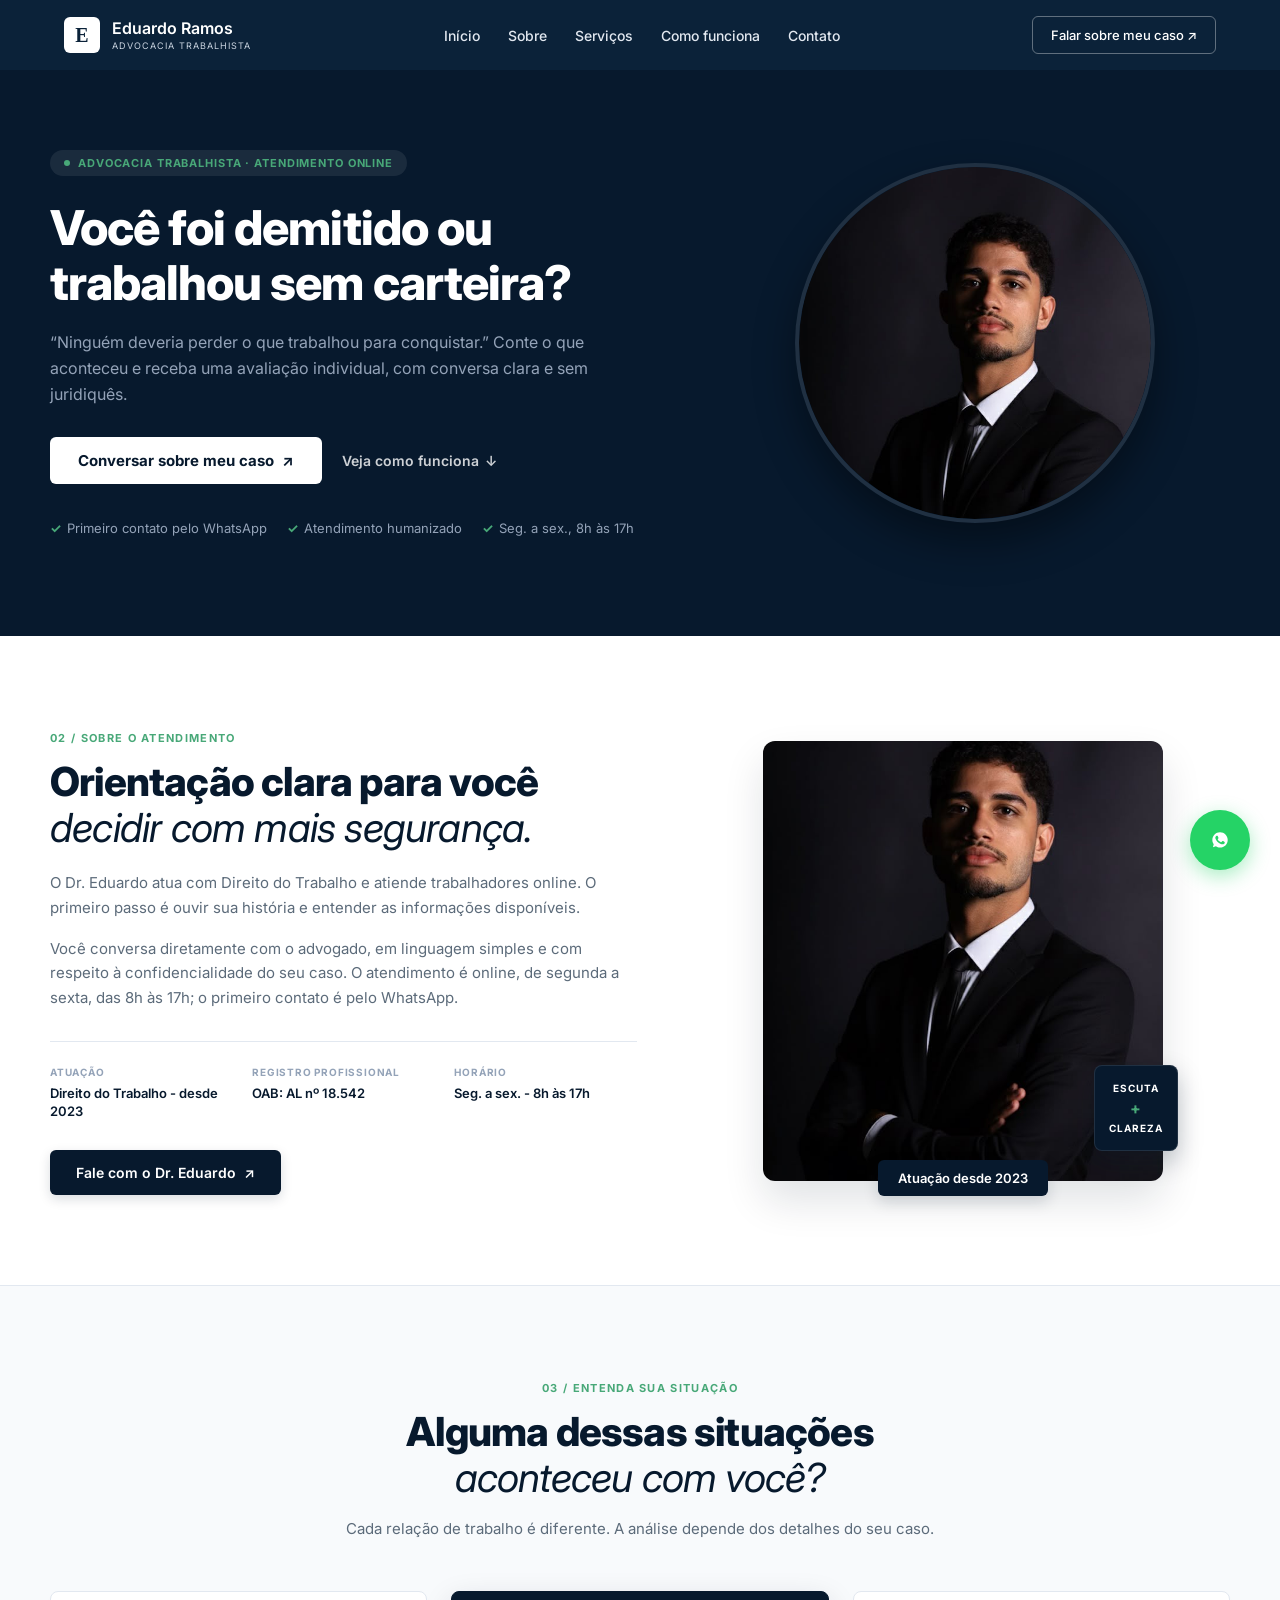
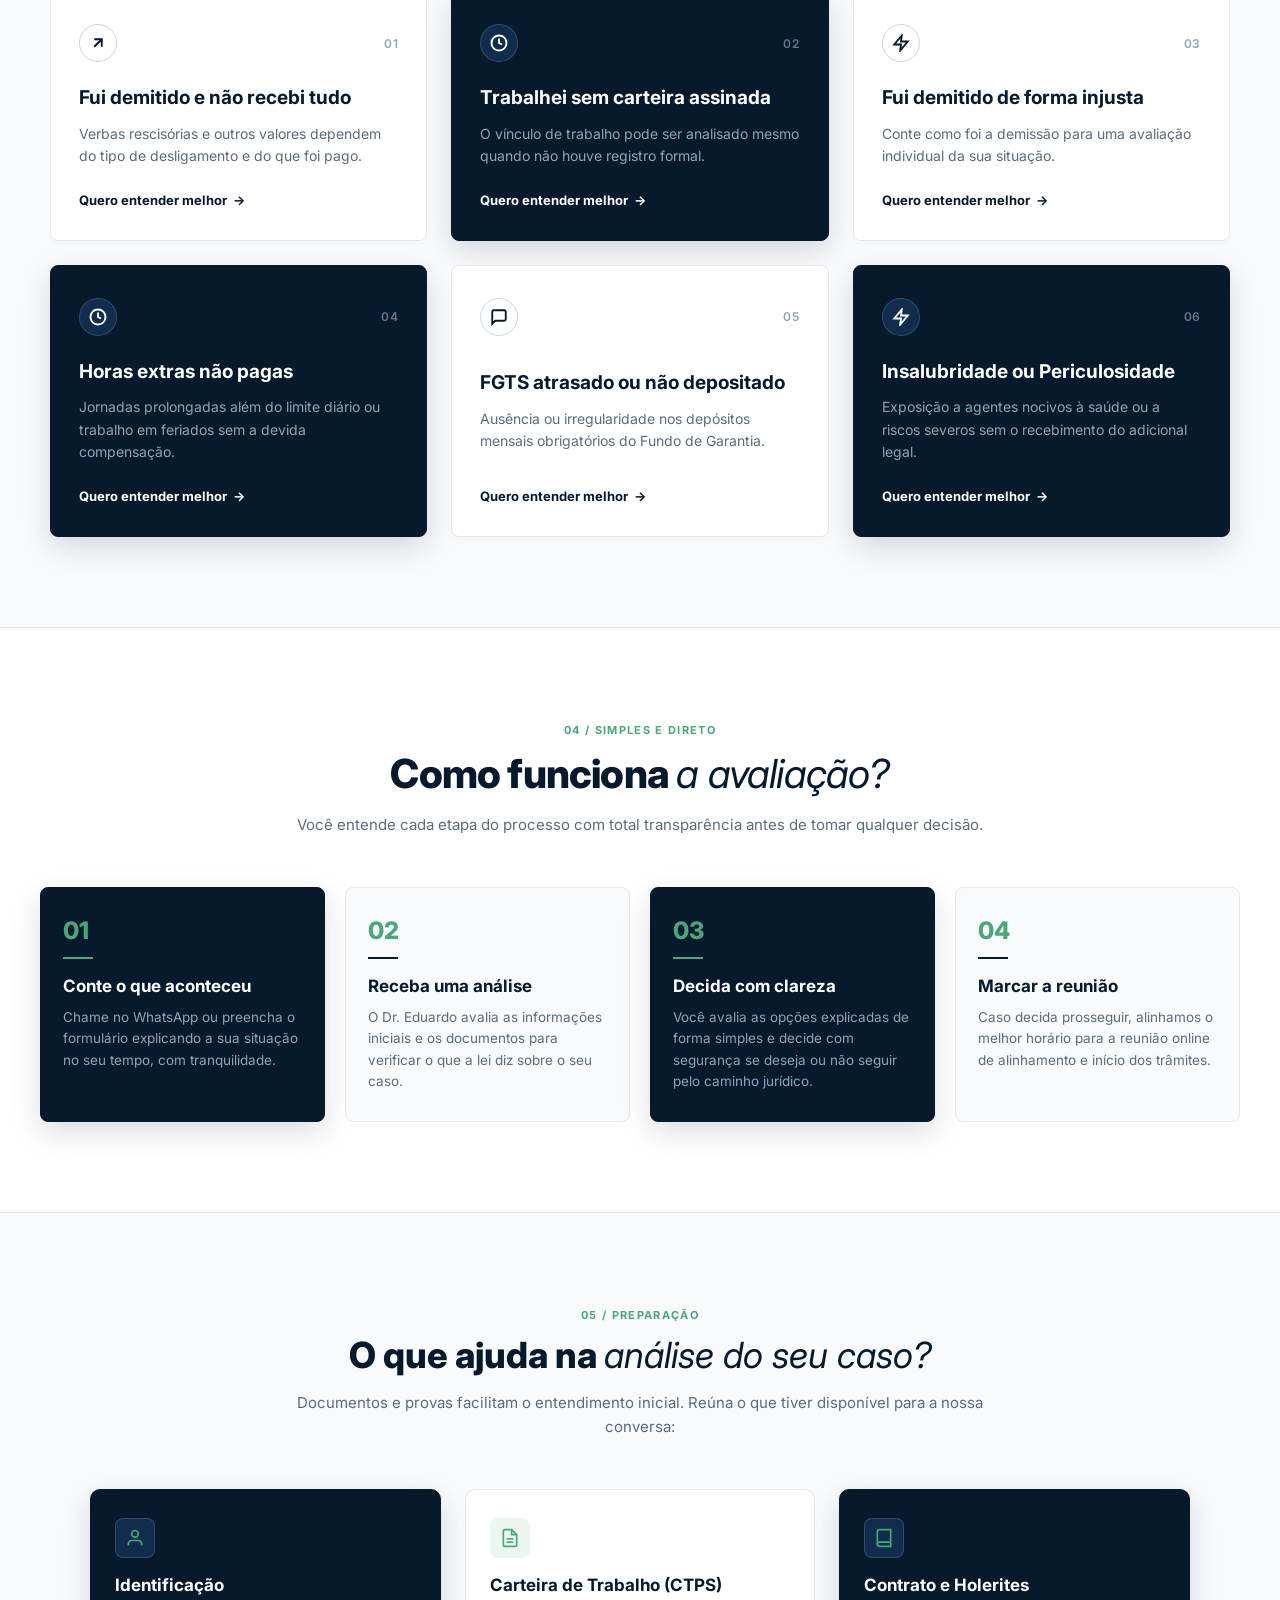
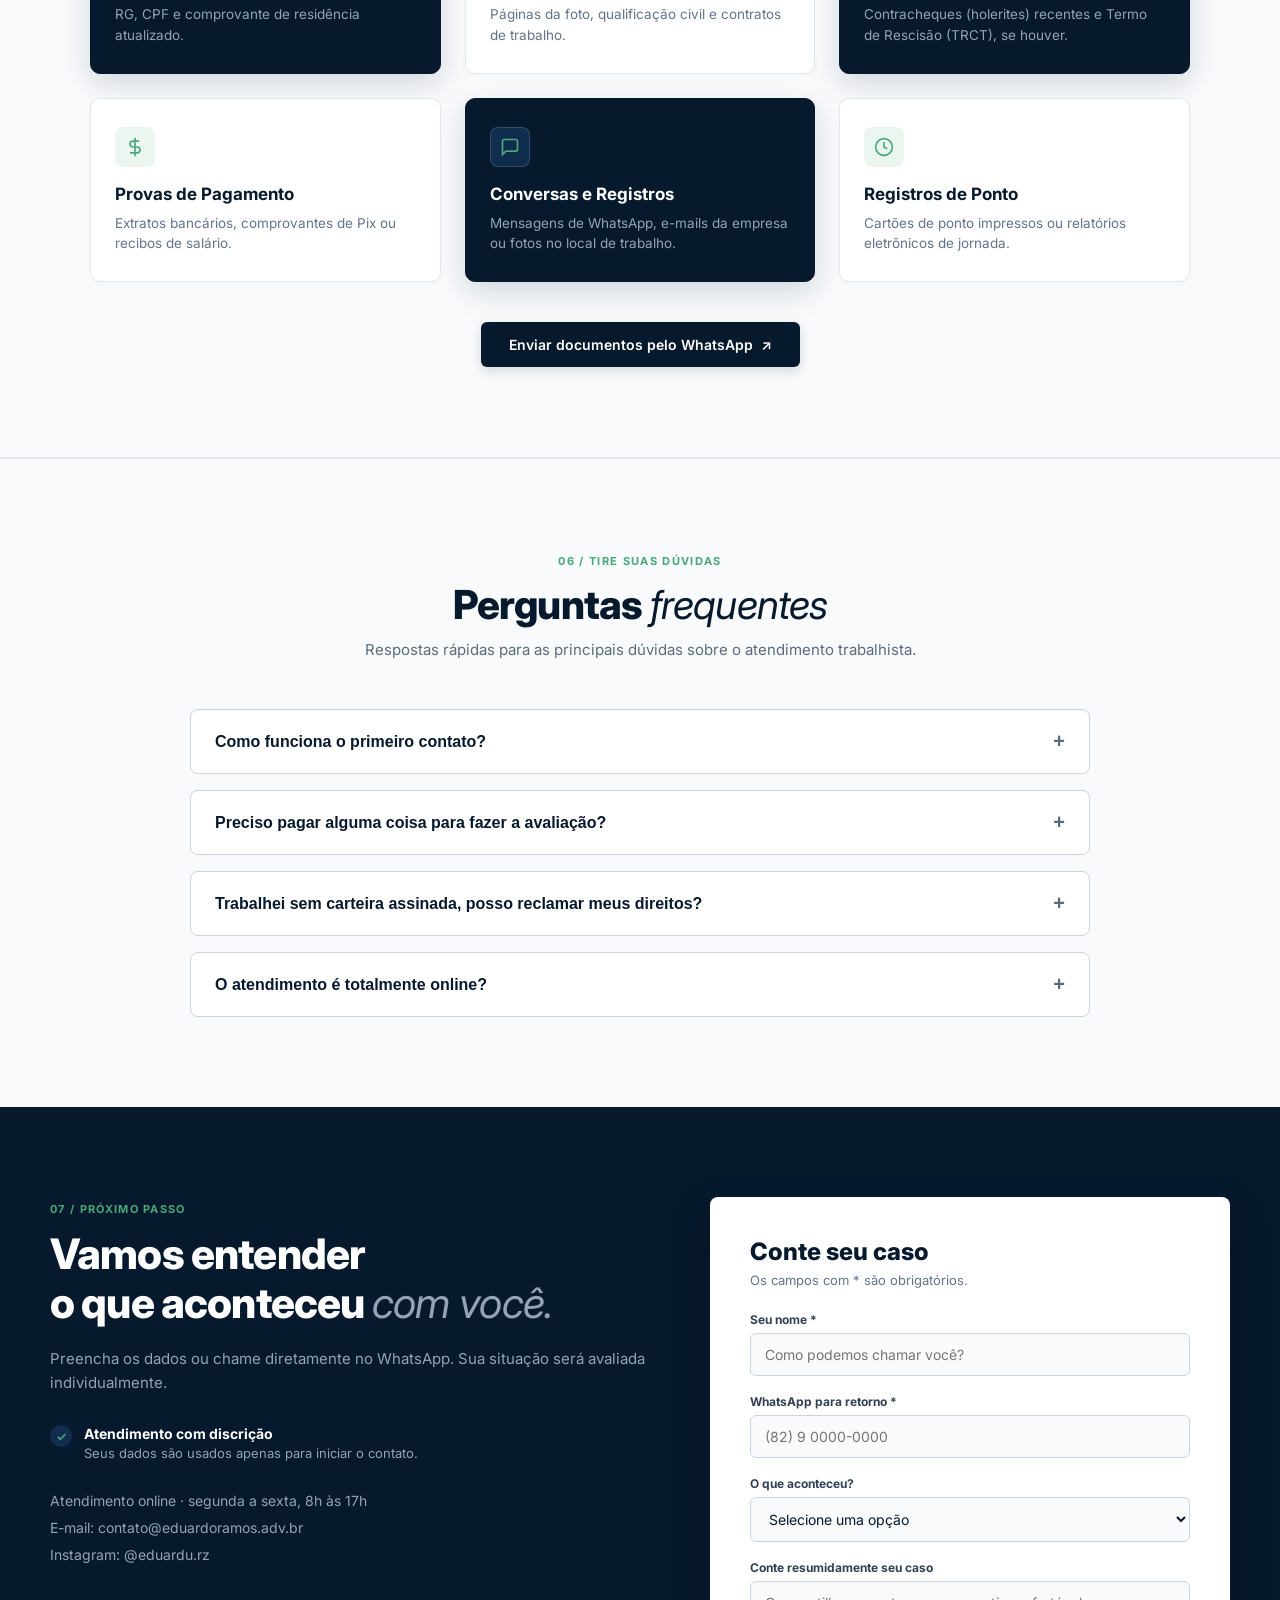
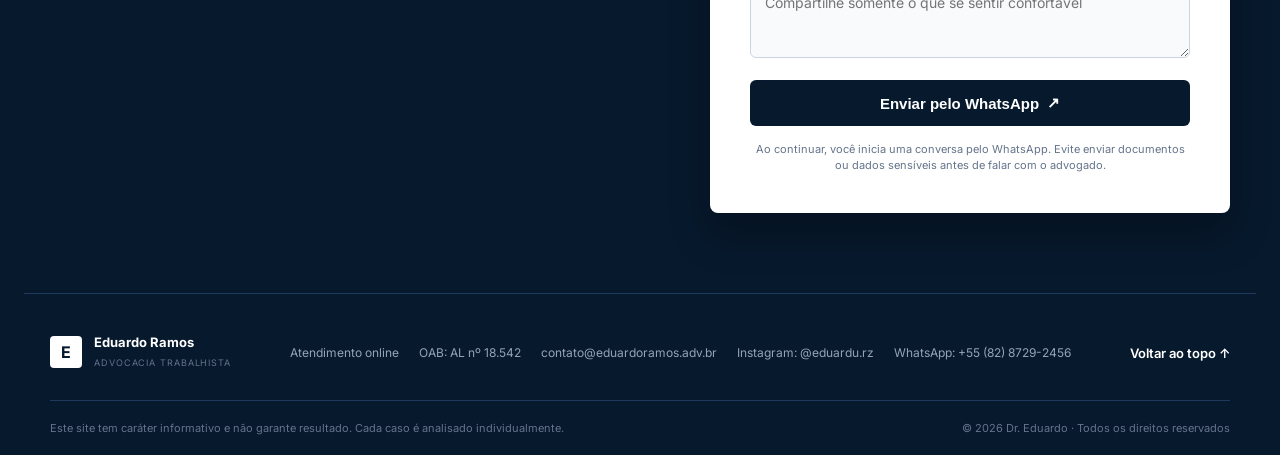
==== commit 16f0f456: "feat: atualizações da landing page" ====
--- a/index.html
+++ b/index.html
@@ -1,247 +1,668 @@
 <!DOCTYPE html>
-<html lang="pt-br">
-
+<html lang="pt-BR">
 <head>
-
     <meta charset="UTF-8">
     <meta name="viewport" content="width=device-width, initial-scale=1.0">
-    <meta name="description" content="Beescuit - artes em biscuit feitas à mão que transformam suas ideias em lembranças cheias de personalidade. Penedo/AL.">
-
-    <title>Beescuits | Artes em biscuit feitas à mão</title>
-
-    <link rel="preconnect" href="https://fonts.googleapis.com">
-    <link rel="preconnect" href="https://fonts.gstatic.com" crossorigin>
-    <link href="https://fonts.googleapis.com/css2?family=DM+Sans:wght@400;500;700&family=Fredoka:wght@500;600;700&display=swap" rel="stylesheet">
-    <link rel="stylesheet" href="css/style.css">
+    <title>Dr. Eduardo Ramos - Advocacia Trabalhista</title>
     
+    <!-- CSS Global e das Seções -->
+    <link rel="stylesheet" href="./css/global.css">
+    <link rel="stylesheet" href="./css/header.css">
+    <link rel="stylesheet" href="./css/hero.css">
+    <link rel="stylesheet" href="./css/sobre.css">
+    <link rel="stylesheet" href="./css/servicos.css">
+    <link rel="stylesheet" href="./css/como-funciona.css">
+    <link rel="stylesheet" href="./css/documentos.css">
+    <link rel="stylesheet" href="./css/duvidas.css">
+    <link rel="stylesheet" href="./css/contato.css">
 </head>
-
-<body id="topo">
-
-    <header class="header">
-
-        <div class="wrap">
-
-            <a href="#topo" class="logo-text" aria-label="Beescuits - início"><img src="assets/img/Beescuits%20logo%20escrita%20-%20Copia.png" alt="Beescuits"></a>
-
-            <nav class="nav" aria-label="Principal">
-                <a href="#vitrine">Vitrine</a>
-                <a href="#personalizados">Personalizados</a>
-                <a href="#depoimentos">Depoimentos</a>
-                <a href="#faq">FAQ</a>
+<body>
+
+    <!-- ========================================== -->
+    <!-- 1. CABEÇALHO (Membro 1) -->
+    <!-- ========================================== -->
+    <header id="header">
+        <div class="header-container">
+            <!-- Logo -->
+            <a href="#hero" class="logo">
+                <span class="logo-icone">E</span>
+                <div class="logo-texto">
+                    <strong>Eduardo Ramos</strong>
+                    <span>ADVOCACIA TRABALHISTA</span>
+                </div>
+            </a>
+
+            <!-- Menu de Navegação -->
+            <nav class="nav-menu">
+                <a href="#hero">Início</a>
+                <a href="#sobre">Sobre</a>
+                <a href="#servicos">Serviços</a>
+                <a href="#como-funciona">Como funciona</a>
+                <a href="#contato">Contato</a>
             </nav>
 
-            <a class="btn btn-light" href="https://wa.me/558294367381?text=Ol%C3%A1!%20Vim%20pelo%20site%20da%20Beescuits%20e%20gostaria%20de%20fazer%20um%20or%C3%A7amento." target="_blank" rel="noopener">Vamos conversar</a>
-        
+            <!-- Botão CTA com Mensagem Automática -->
+            <a href="https://wa.me/558287292456?text=Ol%C3%A1%2C%20vim%20pelo%20site%20e%20gostaria%20de%20conversar%20sobre%20meu%20caso." target="_blank" class="btn-header">Falar sobre meu caso &#8599;</a>
         </div>
-
     </header>
-
+    
     <main>
-
-        <section class="hero">
-
-            <div class="wrap">
+        <!-- ========================================== -->
+        <!-- 2. INÍCIO / HERO -->
+        <!-- ========================================== -->
+        <section id="hero" class="hero">
+            <div class="hero-container">
+              
+              <!-- Lado Esquerdo: Textos e Botões -->
+              <div class="hero-left">
+                <div class="hero-badge">
+                  <span class="badge-dot"></span>
+                  <span>ADVOCACIA TRABALHISTA · ATENDIMENTO ONLINE</span>
+                </div>
+
+                <h1 class="hero-title">
+                  Você foi demitido ou trabalhou sem carteira?
+                </h1>
+
+                <p class="hero-description">
+                  “Ninguém deveria perder o que trabalhou para conquistar.” Conte o que aconteceu e receba uma avaliação individual, com conversa clara e sem juridiquês.
+                </p>
+
+                <div class="hero-cta-group">
+                  <a href="https://wa.me/558287292456?text=Ol%C3%A1%2C%20vim%20pelo%20site%20e%20gostaria%20de%20conversar%20sobre%20meu%20caso." target="_blank" class="btn-dark">
+                    Conversar sobre meu caso <span>↗</span>
+                  </a>
+                  <a href="#como-funciona" class="btn-link">
+                    Veja como funciona <span>↓</span>
+                  </a>
+                </div>
+
+                <ul class="hero-trust-list">
+                  <li><span class="check-icon">✓</span> Primeiro contato pelo WhatsApp</li>
+                  <li><span class="check-icon">✓</span> Atendimento humanizado</li>
+                  <li><span class="check-icon">✓</span> Seg. a sex., 8h às 17h</li>
+                </ul>
+              </div>
+
+              <!-- Lado Direito: Apenas a Foto Limpa e Circular -->
+              <div class="hero-right">
+                <div class="hero-image-wrapper">
+                  <img src="./assets/Eduardo-Ramos.jpg" alt="Dr. Eduardo Ramos - Advocacia Trabalhista" class="hero-clean-photo">
+                </div>
+              </div>
+
+            </div>
+        </section>
+
+
+        <!-- ========================================== -->
+        <!-- 3. SOBRE (Membro 3) -->
+        <!-- ========================================== -->
+        <section id="sobre" class="about-section">
+            <div class="about-container">
                 
-                <div class="hero-text">
-
-                    <span class="tag">Um universo feito à mão</span>
-                    <h1>Pequenas artes,<br>grandes afetos.</h1>
-                    <p>Artes em biscuit que transformam suas ideias em lembranças cheias de personalidade.</p>
+                <!-- Coluna de Textos, Atuação e Botão -->
+                <div class="about-right">
+                    <div class="about-header-texts">
+                        <span class="about-subtitle">02 / SOBRE O ATENDIMENTO</span>
+                        
+                        <h2 class="about-title">
+                            Orientação clara para você <br>
+                            <em>decidir com mais segurança.</em>
+                        </h2>
+
+                        <p class="about-text">
+                            O Dr. Eduardo atua com Direito do Trabalho e atiende trabalhadores online. O primeiro passo é ouvir sua história e entender as informações disponíveis.
+                        </p>
+
+                        <p class="about-text">
+                            Você conversa diretamente com o advogado, em linguagem simples e com respeito à confidencialidade do seu caso. O atendimento é online, de segunda a sexta, das 8h às 17h; o primeiro contato é pelo WhatsApp.
+                        </p>
+                    </div>
+
+                    <!-- Grid de Informações Inferiores -->
+                    <div class="about-info-grid">
+                        <div class="info-item">
+                            <span class="info-label">ATUAÇÃO</span>
+                            <span class="info-value">Direito do Trabalho - desde 2023</span>
+                        </div>
+                        <div class="info-item">
+                            <span class="info-label">REGISTRO PROFISSIONAL</span>
+                            <span class="info-value">OAB: AL nº 18.542</span>
+                        </div>
+                        <div class="info-item">
+                            <span class="info-label">HORÁRIO</span>
+                            <span class="info-value">Seg. a sex. - 8h às 17h</span>
+                        </div>
+                    </div>
+
+                    <!-- Botão de Ação Destacado -->
+                    <div class="about-action">
+                        <a href="https://wa.me/558287292456?text=Ol%C3%A1%2C%20vim%20pelo%20site%20e%20gostaria%20de%20conversar%20sobre%20meu%20caso." target="_blank" class="btn-about">
+                            Fale com o Dr. Eduardo <span>↗</span>
+                        </a>
+                    </div>
+                </div>
+
+                <!-- Coluna da Foto -->
+                <div class="about-left">
+                    <div class="about-image-wrapper">
+                        <img src="./assets/Eduardo-Ramos.jpg" alt="Dr. Eduardo Ramos" class="about-photo">
+                        
+                        <div class="about-badge-tag">Atuação desde 2023</div>
+
+                        <div class="about-badge-card">
+                            <span>ESCUTA</span>
+                            <strong>+</strong>
+                            <span>CLAREZA</span>
+                        </div>
+                    </div>
+                </div>
+
+            </div>
+        </section>
+
+        <!-- ========================================== -->
+        <!-- 4. SERVIÇOS (Membro 4) - 6 Cenários com Link em Linha Elegante -->
+        <!-- ========================================== -->
+        <section id="servicos" class="services-section">
+            <div class="services-container">
+                
+                <!-- Cabeçalho da Seção -->
+                <div class="services-header">
+                    <span class="services-subtitle">03 / ENTENDA SUA SITUAÇÃO</span>
+                    <h2 class="services-title">
+                        Alguma dessas situações <br>
+                        <em>aconteceu com você?</em>
+                    </h2>
+                    <p class="services-description">
+                        Cada relação de trabalho é diferente. A análise depende dos detalhes do seu caso.
+                    </p>
+                </div>
+
+                <!-- Grid de Cards (Alternando Branco e Azul Escuro) -->
+                <div class="services-grid">
                     
-                    <div class="actions">
-                      <a href="#vitrine" class="btn btn-dark">Conhecer a vitrine</a>
-                      <a href="#personalizados" class="btn btn-line">Quero personalizar</a>
-                    </div>
-
-                </div>
-
-                <div class="hero-art">
-                    <span class="hex" style="width:64px;top:0;right:-20%"></span> <!-- trocar vetoração pra ficar um héctagono certo-->
-                    <span class="hex" style="width:64px;top:15%;right:-15%"></span>
-                    <span class="hex" style="width:56px;top:70%; left:-5%"></span>
-                    <span class="hex" style="width:40px;bottom:6%;left:5%"></span>
-                    <span class="hex" style="width:44px;bottom:8%;right:2%"></span>
-                    <img src="assets/img/logo.png" alt="Beescuits - abelha mascote"> <!-- trocar logo pra um png de melhor qualidade se necessario -->
-                </div>
-
+                    <!-- Card 1 (Branco) -->
+                    <div class="service-card">
+                        <div class="card-top">
+                            <div class="card-icon">
+                                <svg width="18" height="18" viewBox="0 0 24 24" fill="none" stroke="currentColor" stroke-width="2.5"><line x1="7" y1="17" x2="17" y2="7"></line><polyline points="7 7 17 7 17 17"></polyline></svg>
+                            </div>
+                            <span class="card-number">01</span>
+                        </div>
+                        <div class="card-content">
+                            <h3>Fui demitido e não recebi tudo</h3>
+                            <p>Verbas rescisórias e outros valores dependem do tipo de desligamento e do que foi pago.</p>
+                        </div>
+                        <a href="https://wa.me/558287292456?text=Ol%C3%A1%2C%20fui%20demitido%20e%20n%C3%A3o%20recebi%20tudo%20e%20quero%20entender%20melhor." target="_blank" class="card-link">Quero entender melhor <span>→</span></a>
+                    </div>
+
+                    <!-- Card 2 (Azul Escuro) -->
+                    <div class="service-card card-dark">
+                        <div class="card-top">
+                            <div class="card-icon light-icon">
+                                <svg width="18" height="18" viewBox="0 0 24 24" fill="none" stroke="currentColor" stroke-width="2.5"><circle cx="12" cy="12" r="10"></circle><polyline points="12 6 12 12 16 14"></polyline></svg>
+                            </div>
+                            <span class="card-number light-num">02</span>
+                        </div>
+                        <div class="card-content">
+                            <h3>Trabalhei sem carteira assinada</h3>
+                            <p>O vínculo de trabalho pode ser analisado mesmo quando não houve registro formal.</p>
+                        </div>
+                        <a href="https://wa.me/558287292456?text=Ol%C3%A1%2C%20trabalhei%20sem%20carteira%20assinada%20e%20quero%20entender%20melhor." target="_blank" class="card-link light-link">Quero entender melhor <span>→</span></a>
+                    </div>
+
+                    <!-- Card 3 (Branco) -->
+                    <div class="service-card">
+                        <div class="card-top">
+                            <div class="card-icon">
+                                <svg width="18" height="18" viewBox="0 0 24 24" fill="none" stroke="currentColor" stroke-width="2.5"><path d="M13 2L3 14h9l-1 8 10-12h-9l1-8z"></path></svg>
+                            </div>
+                            <span class="card-number">03</span>
+                        </div>
+                        <div class="card-content">
+                            <h3>Fui demitido de forma injusta</h3>
+                            <p>Conte como foi a demissão para uma avaliação individual da sua situação.</p>
+                        </div>
+                        <a href="https://wa.me/558287292456?text=Ol%C3%A1%2C%20fui%20demitido%20de%20forma%20injusta%20e%20quero%20entender%20melhor." target="_blank" class="card-link">Quero entender melhor <span>→</span></a>
+                    </div>
+
+                    <!-- Card 4 (Azul Escuro) -->
+                    <div class="service-card card-dark">
+                        <div class="card-top">
+                            <div class="card-icon light-icon">
+                                <svg width="18" height="18" viewBox="0 0 24 24" fill="none" stroke="currentColor" stroke-width="2.5"><circle cx="12" cy="12" r="10"></circle><polyline points="12 6 12 12 16 14"></polyline></svg>
+                            </div>
+                            <span class="card-number light-num">04</span>
+                        </div>
+                        <div class="card-content">
+                            <h3>Horas extras não pagas</h3>
+                            <p>Jornadas prolongadas além do limite diário ou trabalho em feriados sem a devida compensação.</p>
+                        </div>
+                        <a href="https://wa.me/558287292456?text=Ol%C3%A1%2C%20trabalhei%20horas%20extras%20e%20n%C3%A3o%20recebi%20corretamente." target="_blank" class="card-link light-link">Quero entender melhor <span>→</span></a>
+                    </div>
+
+                    <!-- Card 5 (Branco) -->
+                    <div class="service-card">
+                        <div class="card-top">
+                            <div class="card-icon">
+                                <svg width="18" height="18" viewBox="0 0 24 24" fill="none" stroke="currentColor" stroke-width="2.5"><path d="M21 15a2 2 0 0 1-2 2H7l-4 4V5a2 2 0 0 1 2-2h14a2 2 0 0 1 2 2z"></path></svg>
+                            </div>
+                            <span class="card-number">05</span>
+                        </div>
+                        <div class="card-content">
+                            <h3>FGTS atrasado ou não depositado</h3>
+                            <p>Ausência ou irregularidade nos depósitos mensais obrigatórios do Fundo de Garantia.</p>
+                        </div>
+                        <a href="https://wa.me/558287292456?text=Ol%C3%A1%2C%20meu%20FGTS%20est%C3%A1%20atrasado%20ou%20n%C3%A3o%20depositado." target="_blank" class="card-link">Quero entender melhor <span>→</span></a>
+                    </div>
+
+                    <!-- Card 6 (Azul Escuro) -->
+                    <div class="service-card card-dark">
+                        <div class="card-top">
+                            <div class="card-icon light-icon">
+                                <svg width="18" height="18" viewBox="0 0 24 24" fill="none" stroke="currentColor" stroke-width="2.5"><path d="M13 2L3 14h9l-1 8 10-12h-9l1-8z"></path></svg>
+                            </div>
+                            <span class="card-number light-num">06</span>
+                        </div>
+                        <div class="card-content">
+                            <h3>Insalubridade ou Periculosidade</h3>
+                            <p>Exposição a agentes nocivos à saúde ou a riscos severos sem o recebimento do adicional legal.</p>
+                        </div>
+                        <a href="https://wa.me/558287292456?text=Ol%C3%A1%2C%20trabalho%20em%20condi%C3%A7%C3%B5es%20de%20risco%20ou%20insalubridade." target="_blank" class="card-link light-link">Quero entender melhor <span>→</span></a>
+                    </div>
+
+                </div>
             </div>
-
         </section>
 
-        <section class="strip">
-
-            <div class="wrap">
-                <span>Feito à mão</span>
-                <span>Carinho em cada detalhe</span>
-                <span>Memórias para guardar</span>
+      <!-- ========================================== -->
+        <!-- 5. COMO FUNCIONA - 4 Passos Alternados -->
+        <!-- ========================================== -->
+        <section id="como-funciona" class="steps-section">
+            <div class="steps-container">
+                
+                <!-- Cabeçalho da Seção -->
+                <div class="steps-header">
+                    <span class="steps-subtitle">04 / SIMPLES E DIRETO</span>
+                    <h2 class="steps-title">
+                        Como funciona <em>a avaliação?</em>
+                    </h2>
+                    <p class="steps-description">
+                        Você entende cada etapa do processo com total transparência antes de tomar qualquer decisão.
+                    </p>
+                </div>
+
+                <!-- Grid dos 4 Passos (Alternando Azul Escuro e Branco) -->
+                <div class="steps-grid four-steps">
+                    
+                    <!-- Passo 01 (Azul Escuro) -->
+                    <div class="step-card step-dark">
+                        <div class="step-number light-num">01</div>
+                        <div class="step-line light-line"></div>
+                        <h3 class="step-heading light-heading">Conte o que aconteceu</h3>
+                        <p class="step-text light-text">
+                            Chame no WhatsApp ou preencha o formulário explicando a sua situação no seu tempo, com tranquilidade.
+                        </p>
+                    </div>
+
+                    <!-- Passo 02 (Branco) -->
+                    <div class="step-card">
+                        <div class="step-number">02</div>
+                        <div class="step-line"></div>
+                        <h3 class="step-heading">Receba uma análise</h3>
+                        <p class="step-text">
+                            O Dr. Eduardo avalia as informações iniciais e os documentos para verificar o que a lei diz sobre o seu caso.
+                        </p>
+                    </div>
+
+                    <!-- Passo 03 (Azul Escuro) -->
+                    <div class="step-card step-dark">
+                        <div class="step-number light-num">03</div>
+                        <div class="step-line light-line"></div>
+                        <h3 class="step-heading light-heading">Decida com clareza</h3>
+                        <p class="step-text light-text">
+                            Você avalia as opções explicadas de forma simples e decide com segurança se deseja ou não seguir pelo caminho jurídico.
+                        </p>
+                    </div>
+
+                    <!-- Passo 04 (Branco) -->
+                    <div class="step-card">
+                        <div class="step-number">04</div>
+                        <div class="step-line"></div>
+                        <h3 class="step-heading">Marcar a reunião</h3>
+                        <p class="step-text">
+                            Caso decida prosseguir, alinhamos o melhor horário para a reunião online de alinhamento e início dos trâmites.
+                        </p>
+                    </div>
+
+                </div>
             </div>
-
         </section>
 
-        <section class="vitrine" id="vitrine">
-
-            <div class="wrap">
+        <!-- ========================================== -->
+        <!-- O QUE AJUDA NA ANÁLISE DO SEU CASO (CHECKLIST) - Cores Alternadas -->
+        <!-- ========================================== -->
+        <section id="documentos" class="docs-section">
+            <div class="docs-container">
                 
-                <div class="sec-head">
-                    <span class="tag">Nossa colmeia criativa</span>
-                    <h2>Vitrine de produtos</h2>
-                    <span class="pill">100% artesanal</span>
-                    <p>Peças em biscuit para celebrar e encantar.</p>
-                </div>
-
-                <div class="grid">
-                    <article class="ph" aria-label="Brincos de biscuit em formato de barco"><img src="assets/img/WhatsApp%20Image%202026-11-18%20at%2013.45.02.jpeg" alt="Brincos artesanais de biscuit em formato de barco"></article>
-                    <article class="ph mint" aria-label="Colar artesanal colorido"><img src="assets/img/WhatsApp%20Image%202026-11-18%20at%2013.45.02%20%281%29.jpeg" alt="Colar artesanal com pingente colorido em biscuit"></article>
-                    <article class="ph" aria-label="Chaveiro de abelha e flor"><img src="assets/img/WhatsApp%20Image%202026-11-18%20at%2013.45.02%20%282%29.jpeg" alt="Chaveiro artesanal de abelhinha com flor azul"></article>
-                    <article class="ph" aria-label="Brincos de personagem rosa"><img src="assets/img/WhatsApp%20Image%202026-11-18%20at%2013.45.02%20%283%29.jpeg" alt="Brincos artesanais de biscuit com personagem rosa"></article>
-                    <article class="ph" aria-label="Colar com pingente de flor"><img src="assets/img/WhatsApp%20Image%202026-11-18%20at%2013.45.03.jpeg" alt="Colar artesanal com pingente de flor em biscuit"></article>
-                    <article class="ph mint" aria-label="Chaveiro de gatinho"><img src="assets/img/WhatsApp%20Image%202026-11-18%20at%2013.45.03%20%281%29.jpeg" alt="Chaveiro artesanal com pingente de gatinho em biscuit"></article>
+                <!-- Cabeçalho da Seção -->
+                <div class="docs-header">
+                    <span class="docs-subtitle">05 / PREPARAÇÃO</span>
+                    <h2 class="docs-title">
+                        O que ajuda na <em>análise do seu caso?</em>
+                    </h2>
+                    <p class="docs-description">
+                        Documentos e provas facilitam o entendimento inicial. Reúna o que tiver disponível para a nossa conversa:
+                    </p>
+                </div>
+
+                <!-- Grid de Cards do Checklist (Alternando Azul Escuro e Branco) -->
+                <div class="docs-grid">
+                    
+                    <!-- Card 1 (Azul Escuro) -->
+                    <div class="doc-card doc-card-dark">
+                        <div class="doc-icon light-icon">
+                            <svg width="20" height="20" viewBox="0 0 24 24" fill="none" stroke="currentColor" stroke-width="2"><path d="M20 21v-2a4 4 0 0 0-4-4H8a4 4 0 0 0-4 4v2"></path><circle cx="12" cy="7" r="4"></circle></svg>
+                        </div>
+                        <h3 class="light-title">Identificação</h3>
+                        <p class="light-text">RG, CPF e comprovante de residência atualizado.</p>
+                    </div>
+
+                    <!-- Card 2 (Branco) -->
+                    <div class="doc-card">
+                        <div class="doc-icon">
+                            <svg width="20" height="20" viewBox="0 0 24 24" fill="none" stroke="currentColor" stroke-width="2"><path d="M14 2H6a2 2 0 0 0-2 2v16a2 2 0 0 0 2 2h12a2 2 0 0 0 2-2V8z"></path><polyline points="14 2 14 8 20 8"></polyline><line x1="16" y1="13" x2="8" y2="13"></line><line x1="16" y1="17" x2="8" y2="17"></line></svg>
+                        </div>
+                        <h3>Carteira de Trabalho (CTPS)</h3>
+                        <p>Páginas da foto, qualificação civil e contratos de trabalho.</p>
+                    </div>
+
+                    <!-- Card 3 (Azul Escuro) -->
+                    <div class="doc-card doc-card-dark">
+                        <div class="doc-icon light-icon">
+                            <svg width="20" height="20" viewBox="0 0 24 24" fill="none" stroke="currentColor" stroke-width="2"><path d="M4 19.5A2.5 2.5 0 0 1 6.5 17H20"></path><path d="M6.5 2H20v20H6.5A2.5 2.5 0 0 1 4 19.5v-15A2.5 2.5 0 0 1 6.5 2z"></path></svg>
+                        </div>
+                        <h3 class="light-title">Contrato e Holerites</h3>
+                        <p class="light-text">Contracheques (holerites) recentes e Termo de Rescisão (TRCT), se houver.</p>
+                    </div>
+
+                    <!-- Card 4 (Branco) -->
+                    <div class="doc-card">
+                        <div class="doc-icon">
+                            <svg width="20" height="20" viewBox="0 0 24 24" fill="none" stroke="currentColor" stroke-width="2"><line x1="12" y1="1" x2="12" y2="23"></line><path d="M17 5H9.5a3.5 3.5 0 0 0 0 7h5a3.5 3.5 0 0 1 0 7H6"></path></svg>
+                        </div>
+                        <h3>Provas de Pagamento</h3>
+                        <p>Extratos bancários, comprovantes de Pix ou recibos de salário.</p>
+                    </div>
+
+                    <!-- Card 5 (Azul Escuro) -->
+                    <div class="doc-card doc-card-dark">
+                        <div class="doc-icon light-icon">
+                            <svg width="20" height="20" viewBox="0 0 24 24" fill="none" stroke="currentColor" stroke-width="2"><path d="M21 15a2 2 0 0 1-2 2H7l-4 4V5a2 2 0 0 1 2-2h14a2 2 0 0 1 2 2z"></path></svg>
+                        </div>
+                        <h3 class="light-title">Conversas e Registros</h3>
+                        <p class="light-text">Mensagens de WhatsApp, e-mails da empresa ou fotos no local de trabalho.</p>
+                    </div>
+
+                    <!-- Card 6 (Branco) -->
+                    <div class="doc-card">
+                        <div class="doc-icon">
+                            <svg width="20" height="20" viewBox="0 0 24 24" fill="none" stroke="currentColor" stroke-width="2"><circle cx="12" cy="12" r="10"></circle><polyline points="12 6 12 12 16 14"></polyline></svg>
+                        </div>
+                        <h3>Registros de Ponto</h3>
+                        <p>Cartões de ponto impressos ou relatórios eletrônicos de jornada.</p>
+                    </div>
+
+                </div>
+
+                <!-- Botão de Ação Direta -->
+                <div class="docs-action">
+                    <a href="https://wa.me/558287292456?text=Ol%C3%A1%2C%20tenho%20alguns%20documentos%20e%20gostaria%20de%20uma%20an%C3%A1lise%20do%20meu%20caso." target="_blank" class="btn-docs">
+                        Enviar documentos pelo WhatsApp <span>↗</span>
+                    </a>
                 </div>
 
             </div>
-
         </section>
 
-        <section class="pedidos" id="personalizados">
-
-            <span class="hex" style="--hex:#4f9a82;width:52px;left:40%;bottom:30%"></span> <!-- trocar vetoração pra ficar um héctagono certo-->
-            <span class="hex" style="--hex:#4f9a82;width:52px;left:42%;bottom:20%"></span>
-            <span class="hex" style="--hex:#4f9a82;width:52px;left:38%;bottom:17%"></span>
-
-            <div class="wrap">
-
-                <div>
-                    <span class="tag">Sua ideia ganha forma</span>
-                    <h2>Pedidos<br>personalizados</h2>
-                    <a class="btn btn-dark" href="https://wa.me/558294367381?text=Ol%C3%A1!%20Vim%20pelo%20site%20da%20Beescuits%20e%20gostaria%20de%20fazer%20um%20pedido%20personalizado." target="_blank" rel="noopener">Vamos criar juntos</a>
-                </div>
-
-                <div class="ph pedido-preview" aria-label="Imagem e instrução para pedidos personalizados">
-                    <img src="assets/img/WhatsApp%20Image%202026-11-18%20at%2013.45.03%20%282%29.jpeg" alt="Exemplo de arte personalizada em biscuit">
-                    <p>Descreva como quer que façamos a sua ideia</p>
-                </div>
-            
+        <!-- ========================================== -->
+        <!-- DÚVIDAS FREQUENTES (FAQ) -->
+        <!-- ========================================== -->
+        <section id="duvidas" class="faq-section">
+            <div class="faq-container">
+                
+                <div class="faq-header">
+                    <span class="faq-subtitle">06 / TIRE SUAS DÚVIDAS</span>
+                    <h2 class="faq-title">
+                        Perguntas <em>frequentes</em>
+                    </h2>
+                    <p class="faq-description">
+                        Respostas rápidas para as principais dúvidas sobre o atendimento trabalhista.
+                    </p>
+                </div>
+
+                <div class="faq-list">
+                    
+                    <!-- Pergunta 1 -->
+                    <div class="faq-item">
+                        <button class="faq-question">
+                            <span>Como funciona o primeiro contato?</span>
+                            <span class="faq-icon">+</span>
+                        </button>
+                        <div class="faq-answer">
+                            O primeiro contato é feito diretamente pelo WhatsApp de forma simples e segura. Você explica a sua situação no seu tempo e o Dr. Eduardo avalia as informações iniciais de forma individualizada.
+                        </div>
+                    </div>
+
+                    <!-- Pergunta 2 -->
+                    <div class="faq-item">
+                        <button class="faq-question">
+                            <span>Preciso pagar alguma coisa para fazer a avaliação?</span>
+                            <span class="faq-icon">+</span>
+                        </button>
+                        <div class="faq-answer">
+                            Não. A conversa inicial serve justamente para entender o seu caso e analisar se existe um caminho jurídico viável, sem compromisso financeiro antecipado.
+                        </div>
+                    </div>
+
+                    <!-- Pergunta 3 -->
+                    <div class="faq-item">
+                        <button class="faq-question">
+                            <span>Trabalhei sem carteira assinada, posso reclamar meus direitos?</span>
+                            <span class="faq-icon">+</span>
+                        </button>
+                        <div class="faq-answer">
+                            Sim. Mesmo sem o registro formal na carteira (CLT), a legislação brasileira protege o trabalhador caso haja comprovação do vínculo empregatício. Cada caso é analisado com base nas provas disponíveis.
+                        </div>
+                    </div>
+
+                    <!-- Pergunta 4 -->
+                    <div class="faq-item">
+                        <button class="faq-question">
+                            <span>O atendimento é totalmente online?</span>
+                            <span class="faq-icon">+</span>
+                        </button>
+                        <div class="faq-answer">
+                            Sim, o atendimento é digital e humanizado de segunda a sexta, das 8h às 17h, permitindo que você receba orientação jurídica com total comodidade e discrição.
+                        </div>
+                    </div>
+
+                </div>
             </div>
-
         </section>
 
-        <section class="depo" id="depoimentos">
-
-            <div class="wrap">
-
-                <span class="tag">Carinho que volta</span>
-                <h2>Prova social e<br>depoimentos</h2>
-
-                <!-- inserir foto dentro do ph e texto/nome dentro do .card-body -->
-
-                <div class="cards">
-                    <article class="card">
-                        <div class="ph" aria-label="Depoimento de @_lemos.lorrany"><img src="assets/img/@_lemos.lorrany_feedback.jpg" alt="Depoimento de @_lemos.lorrany"></div>
-                        <div class="card-body"><strong>@_lemos.lorrany diz:</strong><p>Na Biscuit Bee, cada peça é única: não são apenas chaveiros, mas arte em biscuit feita à mão, com amor em cada acabamento 🐝 💛</p></div>
-                    </article>
-                    <article class="card">
-                        <div class="ph mint" aria-label="Depoimento de @amorim_ceci"><img src="assets/img/@amorim_ceci.jpg" alt="Depoimento de @amorim_ceci"></div>
-                        <div class="card-body"><strong>@amorim_ceci diz:</strong><p>❤️ 🐝 obg!! trabalho super bem feito!</p></div>
-                    </article>
-                    <article class="card">
-                        <div class="ph" aria-label="Depoimento de @brunin_w10"><img src="assets/img/@brunin_w10_feedback.jpg" alt="Depoimento de @brunin_w10"></div>
-                        <div class="card-body"><strong>@brunin_w10 diz:</strong><p>Uma gracinha, comprem! Ficou idêntico à referência ⭐</p></div>
-                    </article>
+
+        <!-- ========================================== -->
+        <!-- 6. CONTATO E RODAPÉ (Membro 6) -->
+        <!-- ========================================== -->
+        <section id="contato" class="contact-section">
+            <div class="contact-container">
+                
+                <!-- Lado Esquerdo: Textos e Informações de Contato -->
+                <div class="contact-info-side">
+                    <span class="contact-subtitle">07 / PRÓXIMO PASSO</span>
+                    <h2 class="contact-title">
+                        Vamos entender <br>
+                        o que aconteceu <em>com você.</em>
+                    </h2>
+                    <p class="contact-description">
+                        Preencha os dados ou chame diretamente no WhatsApp. Sua situação será avaliada individualmente.
+                    </p>
+
+                    <div class="contact-features">
+                        <div class="c-feature-item">
+                            <div class="c-check-icon">✓</div>
+                            <div>
+                                <strong>Atendimento com discrição</strong>
+                                <span>Seus dados são usados apenas para iniciar o contato.</span>
+                            </div>
+                        </div>
+                    </div>
+
+                    <ul class="contact-meta-list">
+                        <li><span>Atendimento online · segunda a sexta, 8h às 17h</span></li>
+                        <li><span>E-mail: contato@eduardoramos.adv.br</span></li>
+                        <li><span>Instagram: @eduardu.rz</span></li>
+                    </ul>
+                </div>
+
+                <!-- Lado Direito: Card de Formulário (Contato com ID para o script) -->
+                <div class="contact-form-side">
+                    <div class="contact-card">
+                        <h3>Conte seu caso</h3>
+                        <p class="form-subnote">Os campos com * são obrigatórios.</p>
+
+                        <form class="form-wrapper" id="whatsappForm">
+                            <div class="form-group">
+                                <label for="nome">Seu nome *</label>
+                                <input type="text" id="nome" placeholder="Como podemos chamar você?" required>
+                            </div>
+
+                            <div class="form-group">
+                                <label for="whatsapp">WhatsApp para retorno *</label>
+                                <input type="text" id="whatsapp" placeholder="(82) 9 0000-0000" required>
+                            </div>
+
+                            <div class="form-group">
+                                <label for="situacao">O que aconteceu?</label>
+                                <select id="situacao">
+                                    <option value="" disabled selected>Selecione uma opção</option>
+                                    <option value="Fui demitido e não recebi tudo">Fui demitido e não recebi tudo</option>
+                                    <option value="Trabalhei sem carteira assinada">Trabalhei sem carteira assinada</option>
+                                    <option value="Fui demitido de forma injusta">Fui demitido de forma injusta</option>
+                                    <option value="Horas extras não pagas">Horas extras não pagas</option>
+                                    <option value="FGTS atrasado ou não depositado">FGTS atrasado ou não depositado</option>
+                                    <option value="Insalubridade ou Periculosidade">Insalubridade ou Periculosidade</option>
+                                    <option value="Outra situação trabalhista">Outra situação trabalhista</option>
+                                </select>
+                            </div>
+
+                            <div class="form-group">
+                                <label for="mensagem">Conte resumidamente seu caso</label>
+                                <textarea id="mensagem" rows="3" placeholder="Compartilhe somente o que se sentir confortável"></textarea>
+                            </div>
+
+                            <button type="submit" class="btn-submit">
+                                Enviar pelo WhatsApp <span>↗</span>
+                            </button>
+
+                            <p class="form-disclaimer">
+                                Ao continuar, você inicia uma conversa pelo WhatsApp. Evite enviar documentos ou dados sensíveis antes de falar com o advogado.
+                            </p>
+                        </form>
+                    </div>
                 </div>
 
             </div>
 
+            <!-- Rodapé Integrado na Seção -->
+            <footer class="site-footer">
+                <div class="footer-container">
+                    <div class="footer-brand">
+                        <span class="footer-logo-icon">E</span>
+                        <div class="footer-logo-text">
+                            <strong>Eduardo Ramos</strong>
+                            <span>ADVOCACIA TRABALHISTA</span>
+                        </div>
+                    </div>
+
+                    <div class="footer-links-inline">
+                        <span>Atendimento online</span>
+                        <span>OAB: AL nº 18.542</span>
+                        <span>contato@eduardoramos.adv.br</span>
+                        <span>Instagram: @eduardu.rz</span>
+                        <span>WhatsApp: +55 (82) 8729-2456</span>
+                    </div>
+
+                    <div class="footer-top-link">
+                        <a href="#header">Voltar ao topo ↑</a>
+                    </div>
+                </div>
+
+                <div class="footer-bottom-bar">
+                    <p>Este site tem caráter informativo e não garante resultado. Cada caso é analisado individualmente.</p>
+                    <p>© 2026 Dr. Eduardo · Todos os direitos reservados</p>
+                </div>
+            </footer>
         </section>
-
-        <section class="faq" id="faq">
-
-            <div class="wrap">
-
-                <div>
-                    <span class="tag">Perguntas frequentes</span>
-                    <h2>FAQ</h2>
-                </div>
-
-                
-                <div class="acc">
-
-                    <details>
-                        <summary>Qual é o prazo de produção?</summary>
-                        <p>O prazo de produção varia de acordo com o tipo de peça e a quantidade solicitada. Consulte o prazo pelo WhatsApp antes de realizar seu pedido.</p>
-                    </details>
-
-                    <details>
-                        <summary>Existe taxa de entrega?</summary>
-                        <p>Realizamos entregas em Penedo/AL. O valor da taxa de entrega deve ser consultado diretamente pelo WhatsApp.</p>
-                    </details>
-                  
-                    <details>
-                        <summary>Quais são as formas de pagamento?</summary>
-                        <p>Entre em contato pelo WhatsApp para consultar as formas de pagamento disponíveis.</p>
-                    </details>
-
-                </div>
-
-            </div>
-
-        </section>
-
     </main>
 
-    <footer class="footer">
-
-        <div class="wrap grid-f">
-
-            <div class="f-brand">
-                <img src="assets/img/logo.png" alt="" width="56" height="56"> <!-- trocar pela img certa -->
-                <div style="color: var(--sand);"><b>Beescuit</b><small>Artes em biscuit</small></div>
-            </div>
-
-            <div>
-
-                <h4 style="color: var(--sand);">Contato direto</h4>
-              
-                <ul>
-                  <li><a href="https://wa.me/558294367381" target="_blank" rel="noopener">WhatsApp: +55 82 9436-7381</a></li>
-                </ul>
-
-            </div>
-
-            <div>
-
-                <h4 style="color: var(--sand);"> Redes sociais </h4>
-
-                <ul>
-                    <li><a href="https://www.instagram.com/biscuits_bee/" target="_blank" rel="noopener">Instagram</a></li>
-                    <li><a href="https://br.pinterest.com/beescuit_bee/" target="_blank" rel="noopener">Pinterest</a></li>
-                </ul>
-
-            </div>
-
-            <div>
-
-                <h4 style="color: var(--sand);">Localização</h4>
-               
-                <ul>
-                  <li>Penedo/AL</li>
-                  <li>Entregas apenas em Penedo</li>
-                </ul>
-
-            </div>
-
-        </div>
-
-        <div class="wrap f-bottom">
-            <span>Beescuit · Artes em biscuit</span>
-            <span style="color: var(--sand);">Feito à mão, pensado com carinho.</span>
-        </div>
-
-    </footer>
-
-    <a class="wa" href="https://wa.me/558294367381?text=Ol%C3%A1!%20Vim%20pelo%20site%20da%20Beescuits%20e%20gostaria%20de%20fazer%20um%20or%C3%A7amento." target="_blank" rel="noopener" aria-label="Falar no WhatsApp">
-        <svg viewBox="0 0 32 32" width="30" height="30" fill="var(--sand)" aria-hidden="true"><path d="M16 3C8.82 3 3 8.82 3 16c0 2.29.6 4.52 1.74 6.49L3 29l6.69-1.75A12.93 12.93 0 0 0 16 29c7.18 0 13-5.82 13-13S23.18 3 16 3zm7.58 18.36c-.32.9-1.86 1.72-2.58 1.83-.66.1-1.5.14-2.42-.15-.56-.18-1.28-.42-2.2-.82-3.87-1.67-6.4-5.57-6.59-5.83-.19-.26-1.57-2.09-1.57-3.99 0-1.9.99-2.83 1.35-3.22.35-.39.77-.49 1.03-.49.26 0 .51 0 .74.01.24.01.56-.09.87.66.32.77 1.09 2.66 1.19 2.85.1.19.16.42.03.68-.13.26-.19.42-.39.65-.19.23-.39.4-.17.78.23.39 1.01 1.66 2.16 2.69 1.49 1.32 2.74 1.73 3.13 1.92.39.19.61.16.84-.1.23-.26.97-1.13 1.23-1.52.26-.39.51-.32.87-.19.35.13 2.26 1.06 2.64 1.26.39.19.65.29.74.45.1.16.1.93-.22 1.83z"/></svg>
+    <!-- Botão Flutuante do WhatsApp com Mensagem Automática -->
+    <a href="https://wa.me/558287292456?text=Ol%C3%A1%2C%20vim%20pelo%20site%20e%20gostaria%20de%20conversar%20sobre%20meu%20caso." target="_blank" class="whatsapp-float" aria-label="Falar no WhatsApp">
+        <svg width="32" height="32" viewBox="0 0 24 24" fill="currentColor">
+            <path d="M12.031 6.172c-3.181 0-5.767 2.586-5.768 5.766-.001 1.298.38 2.27 1.019 3.287l-.582 2.128 2.182-.573c.978.58 1.911.928 3.145.929 3.178 0 5.767-2.587 5.768-5.766.001-3.187-2.575-5.77-5.764-5.771zm3.392 8.244c-.144.405-.837.774-1.17.824-.299.045-.677.063-1.092-.069-.252-.08-.575-.187-.988-.365-1.739-.751-2.874-2.502-2.961-2.617-.087-.116-.708-.94-.708-1.793s.448-1.273.607-1.446c.159-.173.346-.217.462-.217l.332.006c.106.005.249-.04.39.298.144.347.491 1.2.534 1.287.043.087.072.188.014.304-.058.116-.087.188-.173.289l-.26.304c-.087.086-.177.18-.076.354.101.174.449.741.964 1.201.662.591 1.221.774 1.394.86s.274.072.376-.043c.101-.116.433-.506.549-.68.116-.173.231-.145.39-.087s1.011.477 1.184.564.289.13.332.202c.045.072.045.419-.1.824z"/>
+        </svg>
     </a>
-    
+
+    <!-- SCRIPTS DE INTERATIVIDADE (FAQ e WhatsApp) -->
+    <script>
+        document.addEventListener("DOMContentLoaded", () => {
+            // 1. Lógica do Acordeão do FAQ
+            const faqItems = document.querySelectorAll('.faq-item');
+
+            faqItems.forEach(item => {
+                const questionButton = item.querySelector('.faq-question');
+                const icon = item.querySelector('.faq-icon');
+
+                questionButton.addEventListener('click', () => {
+                    const isOpen = item.classList.contains('active');
+
+                    if (isOpen) {
+                        item.classList.remove('active');
+                        icon.textContent = '+';
+                    } else {
+                        item.classList.add('active');
+                        icon.textContent = '×';
+                    }
+                });
+            });
+
+            // 2. Lógica de Envio do Formulário para o WhatsApp
+            const whatsappForm = document.getElementById('whatsappForm');
+            if (whatsappForm) {
+                whatsappForm.addEventListener('submit', function(event) {
+                    event.preventDefault();
+
+                    const nome = document.getElementById('nome').value;
+                    const whatsapp = document.getElementById('whatsapp').value;
+                    const situacaoSelect = document.getElementById('situacao');
+                    const situacao = situacaoSelect.value ? situacaoSelect.value : "Não especificada";
+                    const mensagem = document.getElementById('mensagem').value;
+
+                    const numeroCliente = "558287292456"; 
+
+                    const texto = `Olá, meu nome é *${nome}*.\nMeu WhatsApp: ${whatsapp}\n\n*Situação:* ${situacao}\n*Resumo do caso:* ${mensagem || "Nenhum detalhe adicional."}`;
+
+                    const mensagemCodificada = encodeURIComponent(texto);
+                    const urlWhatsApp = `https://wa.me/${numeroCliente}?text=${mensagemCodifarada}`; // Mantém a codificação correta
+                    
+                    window.open(urlWhatsApp, '_blank');
+                });
+            }
+        });
+    </script>
+
 </body>
-</html>
+</html>
--- a/css/global.css
+++ b/css/global.css
@@ -0,0 +1,64 @@
+/* Importação oficial da fonte Inter do Google Fonts */
+@import url('https://fonts.googleapis.com/css2?family=Inter:ital,wght@0,300;0,400;0,500;0,600;0,700;0,800;1,400&display=swap');
+
+:root {
+    --font-primary: 'Inter', sans-serif;
+}
+
+* {
+    margin: 0;
+    padding: 0;
+    box-sizing: border-box;
+}
+
+html {
+    scroll-behavior: smooth;
+}
+
+body {
+    font-family: var(--font-primary);
+    color: #07192d;
+    background-color: #ffffff;
+    -webkit-font-smoothing: antialiased;
+}
+
+/* ===== BOTÃO FLUTUANTE DO WHATSAPP ===== */
+.whatsapp-float {
+    position: fixed;
+    bottom: 30px;
+    right: 30px;
+    background-color: #25d366;
+    color: #ffffff;
+    width: 60px;
+    height: 60px;
+    border-radius: 50%;
+    display: flex;
+    align-items: center;
+    justify-content: center;
+    box-shadow: 0 6px 20px rgba(37, 211, 102, 0.4);
+    z-index: 1000;
+    transition: all 0.3s cubic-bezier(0.175, 0.885, 0.32, 1.275);
+}
+
+.whatsapp-float:hover {
+    transform: scale(1.1);
+    box-shadow: 0 8px 25px rgba(37, 211, 102, 0.6);
+    background-color: #22bf5b;
+}
+
+/* Efeito de pulso sutil para chamar atenção */
+@keyframes pulse-whatsapp {
+    0% {
+        box-shadow: 0 0 0 0 rgba(37, 211, 102, 0.5);
+    }
+    70% {
+        box-shadow: 0 0 0 15px rgba(37, 211, 102, 0);
+    }
+    100% {
+        box-shadow: 0 0 0 0 rgba(37, 211, 102, 0);
+    }
+}
+
+.whatsapp-float {
+    animation: pulse-whatsapp 2s infinite;
+}
--- a/css/header.css
+++ b/css/header.css
@@ -0,0 +1,114 @@
+#header {
+    background-color: #0b2239; /* Azul marinho escuro do Figma */
+    width: 100%;
+    padding: 16px 0;
+    position: sticky;
+    top: 0;
+    z-index: 1000;
+}
+
+.header-container {
+    max-width: 1200px;
+    margin: 0 auto;
+    padding: 0 24px;
+    display: flex;
+    justify-content: space-between;
+    align-items: center;
+}
+
+/* Estilo da Logo */
+.logo {
+    display: flex;
+    align-items: center;
+    gap: 12px;
+    text-decoration: none;
+    color: #ffffff;
+}
+
+.logo-icone {
+    background-color: #ffffff;
+    color: #0b2239;
+    font-family: Georgia, serif;
+    font-weight: bold;
+    font-size: 20px;
+    width: 36px;
+    height: 36px;
+    border-radius: 6px;
+    display: flex;
+    align-items: center;
+    justify-content: center;
+}
+
+.logo-texto {
+    display: flex;
+    flex-direction: column;
+}
+
+.logo-texto strong {
+    font-size: 16px;
+    font-weight: 600;
+    line-height: 1.2;
+}
+
+.logo-texto span {
+    font-size: 9px;
+    letter-spacing: 1px;
+    color: #cbd5e1;
+    margin-top: 2px;
+}
+
+/* Links do Menu */
+.nav-menu {
+    display: flex;
+    gap: 28px;
+}
+
+.nav-menu a {
+    color: #e2e8f0;
+    text-decoration: none;
+    font-size: 14px;
+    font-weight: 500;
+    transition: color 0.2s;
+}
+
+.nav-menu a:hover {
+    color: #ffffff;
+}
+
+/* Botão da Direita */
+.btn-header {
+    color: #ffffff;
+    text-decoration: none;
+    font-size: 13px;
+    font-weight: 500;
+    padding: 10px 18px;
+    border: 1px solid rgba(255, 255, 255, 0.35);
+    border-radius: 6px;
+    transition: all 0.2s;
+}
+
+.btn-header:hover {
+    background-color: rgba(255, 255, 255, 0.1);
+    border-color: #ffffff;
+}
+
+/* Responsividade Mobile para o Header */
+@media (max-width: 900px) {
+    .header-container {
+        padding: 0 16px;
+    }
+
+    /* Oculta os links de navegação no celular para economizar espaço */
+    .nav-menu {
+        display: none;
+    }
+
+    .btn-header {
+        font-size: 12px;
+        padding: 8px 12px;
+    }
+
+    .logo-texto span {
+        display: none; /* Oculta a sublinha da logo no celular se faltar espaço */
+    }
+}
--- a/css/hero.css
+++ b/css/hero.css
@@ -0,0 +1,243 @@
+/* ===== SEÇÃO HERO ===== */
+.hero {
+    background-color: #07192d;
+    color: #ffffff;
+    padding: 80px 24px 100px 24px;
+    font-family: var(--font-primary, 'Inter', sans-serif);
+}
+
+.hero-container {
+    max-width: 1180px;
+    margin: 0 auto;
+    display: flex;
+    align-items: center;
+    justify-content: space-between;
+    gap: 60px;
+}
+
+/* Lado Esquerdo */
+.hero-left {
+    flex: 1.2;
+}
+
+.hero-badge {
+    display: inline-flex;
+    align-items: center;
+    gap: 8px;
+    background-color: rgba(255, 255, 255, 0.08);
+    padding: 6px 14px;
+    border-radius: 50px;
+    font-size: 11px;
+    font-weight: 700;
+    letter-spacing: 0.08em;
+    color: #48a878;
+    margin-bottom: 24px;
+}
+
+.badge-dot {
+    width: 6px;
+    height: 6px;
+    background-color: #48a878;
+    border-radius: 50%;
+}
+
+.hero-title {
+    font-size: 48px;
+    font-weight: 800;
+    line-height: 1.15;
+    color: #ffffff;
+    margin: 0 0 20px 0;
+    letter-spacing: -0.02em;
+}
+
+.hero-description {
+    font-size: 16px;
+    line-height: 1.6;
+    color: #94a3b8;
+    margin-bottom: 30px;
+}
+
+.hero-cta-group {
+    display: flex;
+    align-items: center;
+    gap: 20px;
+    margin-bottom: 36px;
+}
+
+.btn-dark {
+    background-color: #ffffff;
+    color: #07192d;
+    padding: 14px 28px;
+    border-radius: 6px;
+    font-size: 15px;
+    font-weight: 700;
+    text-decoration: none;
+    display: inline-flex;
+    align-items: center;
+    gap: 8px;
+    transition: background-color 0.2s, transform 0.2s;
+}
+
+.btn-dark:hover {
+    background-color: #f1f5f9;
+}
+
+.btn-link {
+    color: #ffffff;
+    font-size: 14px;
+    font-weight: 600;
+    text-decoration: none;
+    display: inline-flex;
+    align-items: center;
+    gap: 6px;
+    opacity: 0.8;
+    transition: opacity 0.2s;
+}
+
+.btn-link:hover {
+    opacity: 1;
+}
+
+.hero-trust-list {
+    list-style: none;
+    padding: 0;
+    margin: 0;
+    display: flex;
+    flex-wrap: wrap;
+    gap: 20px;
+    font-size: 13px;
+    color: #94a3b8;
+}
+
+.hero-trust-list li {
+    display: flex;
+    align-items: center;
+    gap: 6px;
+}
+
+.check-icon {
+    color: #48a878;
+    font-weight: bold;
+}
+
+/* Lado Direito (Foto Circular e Limpa) */
+.hero-right {
+    flex: 1;
+    display: flex;
+    justify-content: center;
+}
+
+.hero-image-wrapper {
+    width: 360px;
+    height: 360px;
+    border-radius: 50%; /* Transforma o card em um círculo perfeito */
+    overflow: hidden;
+    box-shadow: 0 20px 40px rgba(0, 0, 0, 0.4);
+    border: 4px solid rgba(255, 255, 255, 0.1);
+}
+
+.hero-clean-photo {
+    width: 100%;
+    height: 100%;
+    object-fit: cover;
+    /* O primeiro valor (52%) empurra um pouco para a direita, 
+       e o segundo valor (top) mantém o foco vertical no topo */
+    object-position: 52% top; 
+    border-radius: 50%;
+}
+
+/* Faixa Inferior (Sub-hero) */
+.hero-bottom-bar {
+    background-color: #0c233d;
+    border-top: 1px solid rgba(255, 255, 255, 0.08);
+    padding: 30px 24px;
+}
+
+.bottom-bar-container {
+    max-width: 1180px;
+    margin: 0 auto;
+    display: flex;
+    align-items: center;
+    justify-content: space-between;
+    gap: 30px;
+}
+
+.bottom-bar-tag {
+    font-size: 11px;
+    font-weight: 800;
+    letter-spacing: 0.1em;
+    color: #48a878;
+    line-height: 1.3;
+}
+
+.bottom-bar-text {
+    font-size: 14px;
+    color: #94a3b8;
+    margin: 0;
+    flex: 1;
+    max-width: 600px;
+}
+
+.bottom-bar-link {
+    color: #ffffff;
+    font-size: 14px;
+    font-weight: 700;
+    text-decoration: none;
+    white-space: nowrap;
+    display: inline-flex;
+    align-items: center;
+    gap: 6px;
+}
+
+.bottom-bar-link:hover {
+    text-decoration: underline;
+}
+
+/* Responsividade Mobile Otimizada */
+@media (max-width: 900px) {
+    .hero {
+        padding: 50px 16px 70px 16px;
+    }
+
+    .hero-container {
+        flex-direction: column;
+        text-align: center;
+        gap: 40px;
+    }
+
+    .hero-title {
+        font-size: 32px; /* Reduz o tamanho no celular para não estourar a tela */
+        line-height: 1.2;
+    }
+
+    .hero-description {
+        font-size: 15px;
+    }
+
+    .hero-cta-group {
+        justify-content: center;
+        flex-direction: column;
+        width: 100%;
+        gap: 12px;
+    }
+
+    .btn-dark {
+        width: 100%;
+        justify-content: center;
+    }
+
+    .hero-trust-list {
+        justify-content: center;
+        gap: 12px;
+    }
+
+    .hero-image-wrapper {
+        width: 240px;
+        height: 240px; /* Redimensiona o círculo proporcionalmente para celulares */
+    }
+
+    .bottom-bar-container {
+        flex-direction: column;
+        text-align: center;
+    }
+}
--- a/css/sobre.css
+++ b/css/sobre.css
@@ -0,0 +1,243 @@
+/* ===== SEÇÃO SOBRE ===== */
+.about-section {
+    background-color: #ffffff;
+    padding: 90px 24px;
+}
+
+/* No PC: Duas colunas lado a lado */
+.about-container {
+    max-width: 1180px;
+    margin: 0 auto;
+    display: flex;
+    align-items: center;
+    gap: 60px;
+}
+
+/* Coluna da Esquerda no PC (Textos + Atuação + CTA) */
+.about-right {
+    flex: 1.1;
+    order: 1;
+}
+
+/* Coluna da Direita no PC (Foto) */
+.about-left {
+    flex: 1;
+    order: 2;
+    display: flex;
+    justify-content: center;
+}
+
+.about-image-wrapper {
+    position: relative;
+    width: 400px;
+    height: 440px;
+}
+
+.about-photo {
+    width: 100%;
+    height: 100%;
+    object-fit: cover;
+    border-radius: 12px;
+    box-shadow: 0 20px 40px rgba(7, 25, 45, 0.12);
+}
+
+.about-badge-tag {
+    position: absolute;
+    bottom: -15px;
+    left: 50%;
+    transform: translateX(-50%);
+    background-color: #07192d;
+    color: #ffffff;
+    padding: 10px 20px;
+    border-radius: 6px;
+    font-size: 13px;
+    font-weight: 600;
+    white-space: nowrap;
+    box-shadow: 0 6px 15px rgba(7, 25, 45, 0.15);
+}
+
+.about-badge-card {
+    position: absolute;
+    bottom: 30px;
+    right: -15px;
+    background-color: #07192d;
+    color: #ffffff;
+    padding: 16px 14px;
+    border-radius: 8px;
+    display: flex;
+    flex-direction: column;
+    align-items: center;
+    font-size: 10px;
+    letter-spacing: 0.1em;
+    font-weight: 700;
+    box-shadow: 0 10px 25px rgba(7, 25, 45, 0.25);
+    border: 1px solid rgba(255, 255, 255, 0.1);
+}
+
+.about-badge-card strong {
+    font-size: 16px;
+    margin: 4px 0;
+    color: #48a878;
+}
+
+.about-subtitle {
+    display: inline-block;
+    font-size: 11px;
+    font-weight: 700;
+    letter-spacing: 0.12em;
+    color: #48a878;
+    margin-bottom: 14px;
+    text-transform: uppercase;
+}
+
+.about-title {
+    font-size: 40px;
+    font-weight: 800;
+    line-height: 1.15;
+    color: #07192d;
+    margin: 0 0 20px 0;
+    letter-spacing: -0.02em;
+}
+
+.about-title em {
+    font-style: italic;
+    font-weight: 400;
+    color: #07192d;
+}
+
+.about-text {
+    font-size: 15px;
+    line-height: 1.65;
+    color: #5c6b7a;
+    margin-bottom: 16px;
+}
+
+/* Grid de Informações Inferiores */
+.about-info-grid {
+    display: grid;
+    grid-template-columns: repeat(3, 1fr);
+    gap: 20px;
+    margin: 30px 0;
+    padding-top: 24px;
+    border-top: 1px solid #e2e8f0;
+}
+
+.info-item {
+    display: flex;
+    flex-direction: column;
+    gap: 6px;
+}
+
+.info-label {
+    font-size: 10px;
+    font-weight: 700;
+    letter-spacing: 0.08em;
+    color: #94a3b8;
+}
+
+.info-value {
+    font-size: 13px;
+    font-weight: 600;
+    color: #07192d;
+    line-height: 1.4;
+}
+
+/* Botão da Seção Sobre Destacado */
+.btn-about {
+    display: inline-flex;
+    align-items: center;
+    gap: 8px;
+    background-color: #07192d;
+    color: #ffffff;
+    border: none;
+    padding: 14px 26px;
+    border-radius: 6px;
+    font-size: 14px;
+    font-weight: 600;
+    text-decoration: none;
+    transition: all 0.2s ease;
+    box-shadow: 0 4px 12px rgba(7, 25, 45, 0.15);
+}
+
+.btn-about:hover {
+    background-color: #48a878;
+    color: #ffffff;
+    transform: translateY(-2px);
+    box-shadow: 0 6px 16px rgba(72, 168, 120, 0.25);
+}
+
+/* ===== RESPONSIVIDADE PARA CELULAR ===== */
+@media (max-width: 900px) {
+    .about-section {
+        padding: 60px 16px;
+    }
+
+    .about-container {
+        flex-direction: column;
+        text-align: center;
+        gap: 24px;
+    }
+
+    /* Dissolve a coluna no mobile para permitir reordenar os itens livremente */
+    .about-right {
+        display: contents;
+    }
+
+    /* 1º no celular: Título e Parágrafos */
+    .about-header-texts {
+        order: 1;
+        width: 100%;
+    }
+
+    /* 2º no celular: Foto no meio */
+    .about-left {
+        order: 2;
+        width: 100%;
+        margin: 10px 0 16px 0;
+    }
+
+    /* 3º no celular: Atuação, OAB e Horário */
+    .about-info-grid {
+        order: 3;
+        grid-template-columns: 1fr;
+        gap: 16px;
+        text-align: center;
+        width: 100%;
+        margin: 10px 0 20px 0;
+    }
+
+    /* 4º no celular: Botão CTA por último */
+    .about-action {
+        order: 4;
+        width: 100%;
+        display: flex;
+        justify-content: center;
+    }
+
+    .about-title {
+        font-size: 28px;
+    }
+
+    .about-image-wrapper {
+        width: 100%;
+        max-width: 260px;
+        height: 310px;
+        margin: 0 auto;
+    }
+
+    .about-badge-card {
+        right: 10px;
+        bottom: 15px;
+        padding: 10px 12px;
+    }
+
+    .about-badge-tag {
+        font-size: 11px;
+        padding: 8px 14px;
+    }
+
+    .btn-about {
+        width: 100%;
+        justify-content: center;
+    }
+}
--- a/css/servicos.css
+++ b/css/servicos.css
@@ -0,0 +1,204 @@
+/* ===== SEÇÃO SERVIÇOS (ENTENDA SUA SITUAÇÃO) ===== */
+.services-section {
+    background-color: #f8fafc; /* Fundo cinza claro corporativo para quebrar a monotonia */
+    padding: 90px 24px;
+    font-family: var(--font-primary, 'Inter', sans-serif);
+    border-top: 1px solid #e2e8f0;
+    border-bottom: 1px solid #e2e8f0;
+}
+
+.services-container {
+    max-width: 1180px;
+    margin: 0 auto;
+}
+
+/* Cabeçalho da Seção */
+.services-header {
+    text-align: center;
+    max-width: 700px;
+    margin: 0 auto 50px auto;
+}
+
+.services-subtitle {
+    display: inline-block;
+    font-size: 11px;
+    font-weight: 700;
+    letter-spacing: 0.12em;
+    color: #48a878;
+    margin-bottom: 14px;
+    text-transform: uppercase;
+}
+
+.services-title {
+    font-size: 40px;
+    font-weight: 800;
+    line-height: 1.15;
+    color: #07192d;
+    margin: 0 0 16px 0;
+    letter-spacing: -0.02em;
+}
+
+.services-title em {
+    font-style: italic;
+    font-weight: 400;
+    color: #07192d;
+}
+
+.services-description {
+    font-size: 15px;
+    color: #5c6b7a;
+    margin: 0;
+    line-height: 1.6;
+}
+
+/* Grid de Cards (3 colunas x múltiplas linhas) */
+.services-grid {
+    display: grid;
+    grid-template-columns: repeat(3, 1fr);
+    gap: 24px;
+    align-items: stretch;
+}
+
+/* Estilo Base do Card Claro */
+.service-card {
+    background-color: #ffffff;
+    border: 1px solid #e2e8f0;
+    border-radius: 8px;
+    padding: 32px 28px;
+    display: flex;
+    flex-direction: column;
+    justify-content: space-between;
+    transition: transform 0.2s ease, box-shadow 0.2s ease, border-color 0.2s ease;
+    box-shadow: 0 4px 6px rgba(0, 0, 0, 0.02);
+}
+
+.service-card:hover {
+    transform: translateY(-4px);
+    box-shadow: 0 12px 24px rgba(7, 25, 45, 0.08);
+    border-color: #cbd5e1;
+}
+
+.card-top {
+    display: flex;
+    align-items: center;
+    justify-content: space-between;
+    margin-bottom: 24px;
+}
+
+.card-icon {
+    width: 38px;
+    height: 38px;
+    border: 1px solid #cbd5e1;
+    border-radius: 50%;
+    display: flex;
+    align-items: center;
+    justify-content: center;
+    color: #07192d;
+}
+
+.card-number {
+    font-size: 12px;
+    font-weight: 600;
+    color: #94a3b8;
+    letter-spacing: 0.05em;
+}
+
+.card-content h3 {
+    font-size: 19px;
+    font-weight: 700;
+    color: #07192d;
+    margin: 0 0 12px 0;
+    line-height: 1.3;
+}
+
+.card-content p {
+    font-size: 14px;
+    line-height: 1.6;
+    color: #5c6b7a;
+    margin: 0 0 24px 0;
+}
+
+/* ===== LINKS EM LINHA ELEGANTES (PADRÃO RESTAURADO) ===== */
+.card-link {
+    font-size: 13px;
+    font-weight: 700;
+    color: #07192d;
+    text-decoration: none;
+    display: inline-flex;
+    align-items: center;
+    gap: 6px;
+    transition: gap 0.2s ease, color 0.2s ease;
+}
+
+.card-link:hover {
+    gap: 10px;
+    color: #48a878;
+}
+
+/* Card do Meio e Alternados (Destaque Escuro) */
+.service-card.card-dark {
+    background-color: #07192d;
+    border-color: #07192d;
+    box-shadow: 0 10px 30px rgba(7, 25, 45, 0.15);
+}
+
+.service-card.card-dark:hover {
+    border-color: #1e3a5f;
+    box-shadow: 0 16px 35px rgba(7, 25, 45, 0.25);
+}
+
+.service-card.card-dark .card-icon.light-icon {
+    border-color: rgba(255, 255, 255, 0.15);
+    color: #ffffff;
+    background-color: #102d4d;
+}
+
+.service-card.card-dark .card-number.light-num {
+    color: #64748b;
+}
+
+.service-card.card-dark .card-content h3 {
+    color: #ffffff;
+}
+
+.service-card.card-dark .card-content p {
+    color: #94a3b8;
+}
+
+/* Link nos cards escuros */
+.service-card.card-dark .card-link.light-link {
+    color: #ffffff;
+}
+
+.service-card.card-dark .card-link.light-link:hover {
+    color: #48a878;
+    gap: 10px;
+}
+
+/* ===== RESPONSIVIDADE PARA CELULARES E TABLETS ===== */
+@media (max-width: 900px) {
+    .services-section {
+        padding: 60px 16px;
+    }
+
+    .services-header {
+        margin-bottom: 35px;
+    }
+
+    .services-grid {
+        grid-template-columns: 1fr; /* Empilha os cards um abaixo do outro no mobile */
+        gap: 16px;
+    }
+    
+    .services-title {
+        font-size: 28px; /* Ajusta a proporção do título no celular */
+    }
+
+    .service-card {
+        padding: 24px 20px; /* Espaçamento interno mais compacto para telas pequenas */
+    }
+
+    .card-content h3 {
+        font-size: 18px;
+    }
+}
--- a/css/como-funciona.css
+++ b/css/como-funciona.css
@@ -0,0 +1,160 @@
+/* ===== SEÇÃO COMO FUNCIONA ===== */
+.steps-section {
+    background-color: #ffffff;
+    padding: 90px 24px;
+    font-family: var(--font-primary, 'Inter', sans-serif);
+}
+
+.steps-container {
+    max-width: 1200px;
+    margin: 0 auto;
+}
+
+/* Cabeçalho da Seção */
+.steps-header {
+    text-align: center;
+    max-width: 700px;
+    margin: 0 auto 50px auto;
+}
+
+.steps-subtitle {
+    display: inline-block;
+    font-size: 11px;
+    font-weight: 700;
+    letter-spacing: 0.12em;
+    color: #48a878;
+    margin-bottom: 14px;
+    text-transform: uppercase;
+}
+
+.steps-title {
+    font-size: 40px;
+    font-weight: 800;
+    line-height: 1.15;
+    color: #07192d;
+    margin: 0 0 16px 0;
+    letter-spacing: -0.02em;
+}
+
+.steps-title em {
+    font-style: italic;
+    font-weight: 400;
+    color: #07192d;
+}
+
+.steps-description {
+    font-size: 15px;
+    color: #5c6b7a;
+    margin: 0;
+    line-height: 1.6;
+}
+
+/* Grid para 4 Passos no PC */
+.steps-grid.four-steps {
+    display: grid;
+    grid-template-columns: repeat(4, 1fr);
+    gap: 20px;
+    align-items: stretch;
+}
+
+/* Estilo do Card de Passo Padrão (Claro) */
+.step-card {
+    background-color: #f8fafc;
+    border: 1px solid #e2e8f0;
+    border-radius: 8px;
+    padding: 28px 22px;
+    display: flex;
+    flex-direction: column;
+    position: relative;
+    transition: transform 0.2s ease, box-shadow 0.2s ease, border-color 0.2s ease;
+}
+
+.step-card:hover {
+    transform: translateY(-4px);
+    box-shadow: 0 10px 25px rgba(7, 25, 45, 0.06);
+    border-color: #cbd5e1;
+}
+
+.step-number {
+    font-size: 24px;
+    font-weight: 800;
+    color: #48a878;
+    margin-bottom: 12px;
+}
+
+.step-line {
+    width: 30px;
+    height: 2px;
+    background-color: #07192d;
+    margin-bottom: 16px;
+}
+
+.step-heading {
+    font-size: 17px;
+    font-weight: 700;
+    color: #07192d;
+    margin: 0 0 10px 0;
+    line-height: 1.3;
+}
+
+.step-text {
+    font-size: 13.5px;
+    line-height: 1.6;
+    color: #5c6b7a;
+    margin: 0;
+}
+
+/* ===== ESTILO DOS PASSOS ESCUROS (ALTERNADOS 01 e 03) ===== */
+.step-card.step-dark {
+    background-color: #07192d;
+    border-color: #07192d;
+    box-shadow: 0 10px 30px rgba(7, 25, 45, 0.15);
+}
+
+.step-card.step-dark:hover {
+    border-color: #1e3a5f;
+    box-shadow: 0 16px 35px rgba(7, 25, 45, 0.25);
+}
+
+.step-card.step-dark .step-number.light-num {
+    color: #48a878; /* Mantém o verde de destaque da marca */
+}
+
+.step-card.step-dark .step-line.light-line {
+    background-color: #48a878;
+}
+
+.step-card.step-dark .step-heading.light-heading {
+    color: #ffffff;
+}
+
+.step-card.step-dark .step-text.light-text {
+    color: #94a3b8;
+}
+
+/* ===== RESPONSIVIDADE PARA CELULARES E TABLETS ===== */
+@media (max-width: 1024px) {
+    .steps-grid.four-steps {
+        grid-template-columns: repeat(2, 1fr); /* Em tablets, vira 2x2 */
+        gap: 16px;
+    }
+}
+
+@media (max-width: 650px) {
+    .steps-section {
+        padding: 60px 16px;
+    }
+
+    .steps-grid.four-steps {
+        grid-template-columns: 1fr; /* No celular, empilha os 4 cards um abaixo do outro */
+        gap: 16px;
+    }
+
+    .steps-title {
+        font-size: 28px;
+    }
+
+    .step-card {
+        padding: 24px 20px;
+    }
+}
--- a/css/documentos.css
+++ b/css/documentos.css
@@ -0,0 +1,182 @@
+/* ===== SEÇÃO CHECKLIST DE DOCUMENTOS ===== */
+.docs-section {
+    background-color: #f8fafc;
+    padding: 90px 24px;
+    border-top: 1px solid #e2e8f0;
+    border-bottom: 1px solid #e2e8f0;
+    font-family: var(--font-primary, 'Inter', sans-serif);
+}
+
+.docs-container {
+    max-width: 1100px;
+    margin: 0 auto;
+}
+
+.docs-header {
+    text-align: center;
+    max-width: 700px;
+    margin: 0 auto 50px auto;
+}
+
+.docs-subtitle {
+    display: inline-block;
+    font-size: 11px;
+    font-weight: 700;
+    letter-spacing: 0.12em;
+    color: #48a878;
+    margin-bottom: 12px;
+    text-transform: uppercase;
+}
+
+.docs-title {
+    font-size: 36px;
+    font-weight: 800;
+    color: #07192d;
+    line-height: 1.2;
+    margin-bottom: 14px;
+}
+
+.docs-title em {
+    font-style: italic;
+    font-weight: 400;
+}
+
+.docs-description {
+    font-size: 15px;
+    color: #5c6b7a;
+    line-height: 1.6;
+}
+
+/* Grid de Cards */
+.docs-grid {
+    display: grid;
+    grid-template-columns: repeat(3, 1fr);
+    gap: 24px;
+    margin-bottom: 40px;
+    align-items: stretch;
+}
+
+/* Estilo Base do Card Claro */
+.doc-card {
+    background-color: #ffffff;
+    border: 1px solid #e2e8f0;
+    border-radius: 10px;
+    padding: 28px 24px;
+    transition: all 0.2s ease;
+    box-shadow: 0 4px 6px rgba(0, 0, 0, 0.02);
+    display: flex;
+    flex-direction: column;
+    justify-content: flex-start;
+}
+
+.doc-card:hover {
+    transform: translateY(-4px);
+    border-color: #cbd5e1;
+    box-shadow: 0 12px 24px rgba(7, 25, 45, 0.08);
+}
+
+.doc-icon {
+    width: 40px;
+    height: 40px;
+    background-color: rgba(72, 168, 120, 0.1);
+    color: #48a878;
+    border-radius: 8px;
+    display: flex;
+    align-items: center;
+    justify-content: center;
+    margin-bottom: 16px;
+    border: 1px solid transparent;
+}
+
+.doc-card h3 {
+    font-size: 17px;
+    font-weight: 700;
+    color: #07192d;
+    margin-bottom: 8px;
+    line-height: 1.3;
+}
+
+.doc-card p {
+    font-size: 13.5px;
+    color: #64748b;
+    line-height: 1.5;
+    margin: 0;
+}
+
+/* ===== ESTILO DOS CARDS ESCUROS (ALTERNADOS 01, 03 e 05) ===== */
+.doc-card.doc-card-dark {
+    background-color: #07192d;
+    border-color: #07192d;
+    box-shadow: 0 10px 30px rgba(7, 25, 45, 0.15);
+}
+
+.doc-card.doc-card-dark:hover {
+    border-color: #1e3a5f;
+    box-shadow: 0 16px 35px rgba(7, 25, 45, 0.25);
+}
+
+.doc-card.doc-card-dark .doc-icon.light-icon {
+    background-color: #102d4d;
+    color: #48a878;
+    border-color: rgba(255, 255, 255, 0.15);
+}
+
+.doc-card.doc-card-dark .light-title {
+    color: #ffffff;
+}
+
+.doc-card.doc-card-dark .light-text {
+    color: #94a3b8;
+}
+
+/* Botão de Ação Centralizado */
+.docs-action {
+    display: flex;
+    justify-content: center;
+}
+
+.btn-docs {
+    display: inline-flex;
+    align-items: center;
+    gap: 8px;
+    background-color: #07192d;
+    color: #ffffff;
+    padding: 14px 28px;
+    border-radius: 6px;
+    font-size: 14px;
+    font-weight: 600;
+    text-decoration: none;
+    transition: all 0.2s ease;
+    box-shadow: 0 4px 12px rgba(7, 25, 45, 0.15);
+}
+
+.btn-docs:hover {
+    background-color: #48a878;
+    transform: translateY(-2px);
+    box-shadow: 0 6px 16px rgba(72, 168, 120, 0.25);
+}
+
+/* ===== RESPONSIVIDADE PARA CELULARES E TABLETS ===== */
+@media (max-width: 900px) {
+    .docs-section {
+        padding: 60px 16px;
+    }
+
+    .docs-grid {
+        grid-template-columns: 1fr; /* Empilha os cards no celular */
+        gap: 16px;
+    }
+
+    .docs-title {
+        font-size: 26px;
+    }
+
+    .doc-card {
+        padding: 22px 18px;
+    }
+
+    .btn-docs {
+        width: 100%;
+        justify-content: center;
+    }
+}
--- a/css/duvidas.css
+++ b/css/duvidas.css
@@ -0,0 +1,130 @@
+/* ===== SEÇÃO DÚVIDAS / FAQ ===== */
+.faq-section {
+    background-color: #f8fafc;
+    padding: 90px 24px;
+    font-family: var(--font-primary, 'Inter', sans-serif);
+    border-top: 1px solid #e2e8f0;
+}
+
+.faq-container {
+    max-width: 900px;
+    margin: 0 auto;
+}
+
+.faq-header {
+    text-align: center;
+    margin-bottom: 50px;
+}
+
+.faq-subtitle {
+    display: inline-block;
+    font-size: 11px;
+    font-weight: 700;
+    letter-spacing: 0.12em;
+    color: #48a878;
+    margin-bottom: 14px;
+    text-transform: uppercase;
+}
+
+.faq-title {
+    font-size: 40px;
+    font-weight: 800;
+    line-height: 1.15;
+    color: #07192d;
+    margin: 0 0 12px 0;
+    letter-spacing: -0.02em;
+}
+
+.faq-title em {
+    font-style: italic;
+    font-weight: 400;
+    color: #07192d;
+}
+
+.faq-description {
+    font-size: 15px;
+    color: #5c6b7a;
+    margin: 0;
+}
+
+/* Lista de Perguntas (Acordeão) */
+.faq-list {
+    display: flex;
+    flex-direction: column;
+    gap: 16px;
+}
+
+.faq-item {
+    background-color: #ffffff;
+    border: 1px solid #cbd5e1;
+    border-radius: 8px;
+    overflow: hidden;
+    transition: border-color 0.2s ease;
+}
+
+.faq-item:hover {
+    border-color: #94a3b8;
+}
+
+.faq-question {
+    width: 100%;
+    padding: 20px 24px;
+    background: none;
+    border: none;
+    display: flex;
+    justify-content: space-between;
+    align-items: center;
+    font-size: 16px;
+    font-weight: 700;
+    color: #07192d;
+    text-align: left;
+    cursor: pointer;
+}
+
+.faq-icon {
+    font-size: 20px;
+    font-weight: 600;
+    color: #5c6b7a;
+    transition: transform 0.2s ease;
+}
+
+/* Estado Fechado da Resposta */
+.faq-answer {
+    padding: 0 24px;
+    max-height: 0;
+    overflow: hidden;
+    transition: max-height 0.3s ease, padding 0.3s ease;
+    font-size: 14px;
+    line-height: 1.6;
+    color: #5c6b7a;
+}
+
+/* Estado Aberto (.active) */
+.faq-item.active .faq-answer {
+    max-height: 250px; /* Altura suficiente para acomodar o texto */
+    padding: 0 24px 20px 24px;
+}
+
+/* Responsividade Mobile Otimizada */
+@media (max-width: 900px) {
+    .faq-section {
+        padding: 60px 16px;
+    }
+
+    .faq-title {
+        font-size: 28px; /* Reduz o título para caber perfeitamente no celular */
+    }
+
+    .faq-question {
+        padding: 16px 18px;
+        font-size: 15px; /* Ajusta o tamanho da pergunta no mobile */
+    }
+
+    .faq-answer {
+        font-size: 13.5px;
+    }
+
+    .faq-item.active .faq-answer {
+        padding: 0 18px 16px 18px;
+    }
+}
--- a/css/contato.css
+++ b/css/contato.css
@@ -0,0 +1,322 @@
+/* ===== SEÇÃO CONTATO E RODAPÉ ===== */
+.contact-section {
+    background-color: #07192d;
+    color: #ffffff;
+    padding: 90px 24px 0 24px;
+    font-family: var(--font-primary, 'Inter', sans-serif);
+}
+
+.contact-container {
+    max-width: 1180px;
+    margin: 0 auto;
+    display: flex;
+    justify-content: space-between;
+    align-items: flex-start;
+    gap: 60px;
+    padding-bottom: 80px;
+}
+
+/* Lado Esquerdo */
+.contact-info-side {
+    flex: 1;
+}
+
+.contact-subtitle {
+    display: inline-block;
+    font-size: 11px;
+    font-weight: 700;
+    letter-spacing: 0.12em;
+    color: #48a878;
+    margin-bottom: 14px;
+    text-transform: uppercase;
+}
+
+.contact-title {
+    font-size: 42px;
+    font-weight: 800;
+    line-height: 1.15;
+    color: #ffffff;
+    margin: 0 0 20px 0;
+    letter-spacing: -0.02em;
+}
+
+.contact-title em {
+    font-style: italic;
+    font-weight: 400;
+    color: #94a3b8;
+}
+
+.contact-description {
+    font-size: 15px;
+    color: #94a3b8;
+    line-height: 1.6;
+    margin-bottom: 30px;
+}
+
+.contact-features {
+    margin-bottom: 30px;
+    display: flex;
+    flex-direction: column;
+    gap: 16px;
+}
+
+.c-feature-item {
+    display: flex;
+    align-items: flex-start;
+    gap: 12px;
+}
+
+.c-check-icon {
+    width: 22px;
+    height: 22px;
+    background-color: #102d4d;
+    color: #48a878;
+    border-radius: 50%;
+    display: flex;
+    align-items: center;
+    justify-content: center;
+    font-size: 12px;
+    font-weight: bold;
+    flex-shrink: 0;
+}
+
+.c-feature-item strong {
+    display: block;
+    font-size: 14px;
+    color: #ffffff;
+}
+
+.c-feature-item span {
+    font-size: 13px;
+    color: #94a3b8;
+}
+
+.contact-meta-list {
+    list-style: none;
+    padding: 0;
+    margin: 0;
+    display: flex;
+    flex-direction: column;
+    gap: 10px;
+    font-size: 14px;
+    color: #94a3b8;
+}
+
+/* Lado Direito (Card Formulário) */
+.contact-form-side {
+    flex: 1;
+    max-width: 520px;
+    width: 100%;
+}
+
+.contact-card {
+    background-color: #ffffff;
+    color: #07192d;
+    padding: 40px;
+    border-radius: 8px;
+    box-shadow: 0 20px 40px rgba(0, 0, 0, 0.3);
+}
+
+.contact-card h3 {
+    font-size: 24px;
+    font-weight: 800;
+    margin: 0 0 6px 0;
+}
+
+.form-subnote {
+    font-size: 13px;
+    color: #64748b;
+    margin-bottom: 24px;
+}
+
+.form-group {
+    margin-bottom: 18px;
+}
+
+.form-group label {
+    display: block;
+    font-size: 12px;
+    font-weight: 700;
+    color: #334155;
+    margin-bottom: 6px;
+}
+
+.form-group input,
+.form-group select,
+.form-group textarea {
+    width: 100%;
+    padding: 12px 14px;
+    border: 1px solid #cbd5e1;
+    border-radius: 6px;
+    font-size: 14px;
+    font-family: inherit;
+    color: #07192d;
+    background-color: #f8fafc;
+    outline: none;
+    transition: border-color 0.2s;
+}
+
+.form-group input:focus,
+.form-group select:focus,
+.form-group textarea:focus {
+    border-color: #07192d;
+    background-color: #ffffff;
+}
+
+.btn-submit {
+    width: 100%;
+    background-color: #07192d;
+    color: #ffffff;
+    border: none;
+    padding: 14px;
+    border-radius: 6px;
+    font-size: 15px;
+    font-weight: 700;
+    cursor: pointer;
+    display: flex;
+    align-items: center;
+    justify-content: center;
+    gap: 8px;
+    transition: background-color 0.2s;
+    margin-top: 10px;
+}
+
+.btn-submit:hover {
+    background-color: #102d4d;
+}
+
+.form-disclaimer {
+    font-size: 11px;
+    color: #64748b;
+    line-height: 1.4;
+    text-align: center;
+    margin-top: 16px;
+}
+
+/* Rodapé */
+.site-footer {
+    border-top: 1px solid #1e3a5f;
+    padding: 40px 0 20px 0;
+}
+
+.footer-container {
+    max-width: 1180px;
+    margin: 0 auto;
+    display: flex;
+    align-items: center;
+    justify-content: space-between;
+    flex-wrap: wrap;
+    gap: 20px;
+    padding-bottom: 30px;
+    border-bottom: 1px solid #1e3a5f;
+}
+
+.footer-brand {
+    display: flex;
+    align-items: center;
+    gap: 12px;
+}
+
+.footer-logo-icon {
+    width: 32px;
+    height: 32px;
+    background-color: #ffffff;
+    color: #07192d;
+    font-weight: bold;
+    border-radius: 4px;
+    display: flex;
+    align-items: center;
+    justify-content: center;
+}
+
+.footer-logo-text strong {
+    display: block;
+    font-size: 13px;
+    color: #ffffff;
+}
+
+.footer-logo-text span {
+    font-size: 9px;
+    color: #64748b;
+    letter-spacing: 0.1em;
+}
+
+.footer-links-inline {
+    display: flex;
+    flex-wrap: wrap;
+    gap: 20px;
+    font-size: 12px;
+    color: #94a3b8;
+}
+
+.footer-top-link a {
+    color: #ffffff;
+    text-decoration: none;
+    font-size: 13px;
+    font-weight: 600;
+}
+
+.footer-top-link a:hover {
+    text-decoration: underline;
+}
+
+.footer-bottom-bar {
+    max-width: 1180px;
+    margin: 20px auto 0 auto;
+    display: flex;
+    justify-content: space-between;
+    font-size: 11px;
+    color: #64748b;
+    flex-wrap: wrap;
+    gap: 10px;
+}
+
+/* Responsividade Mobile Otimizada */
+@media (max-width: 900px) {
+    .contact-section {
+        padding: 60px 16px 0 16px;
+    }
+
+    .contact-container {
+        flex-direction: column;
+        gap: 40px;
+        padding-bottom: 50px;
+    }
+
+    .contact-title {
+        font-size: 28px; /* Reduz o tamanho do título no celular */
+    }
+
+    .contact-card {
+        padding: 24px 20px; /* Reduz o preenchimento interno do card do formulário para caber em telas menores */
+    }
+
+    .contact-form-side {
+        max-width: 100%;
+    }
+
+    .site-footer {
+        padding: 30px 16px 20px 16px;
+    }
+
+    .footer-container {
+        flex-direction: column;
+        text-align: center;
+        gap: 16px;
+    }
+
+    .footer-brand {
+        justify-content: center;
+    }
+
+    .footer-links-inline {
+        justify-content: center;
+        gap: 16px;
+    }
+
+    .footer-bottom-bar {
+        flex-direction: column;
+        text-align: center;
+        gap: 8px;
+    }
+}
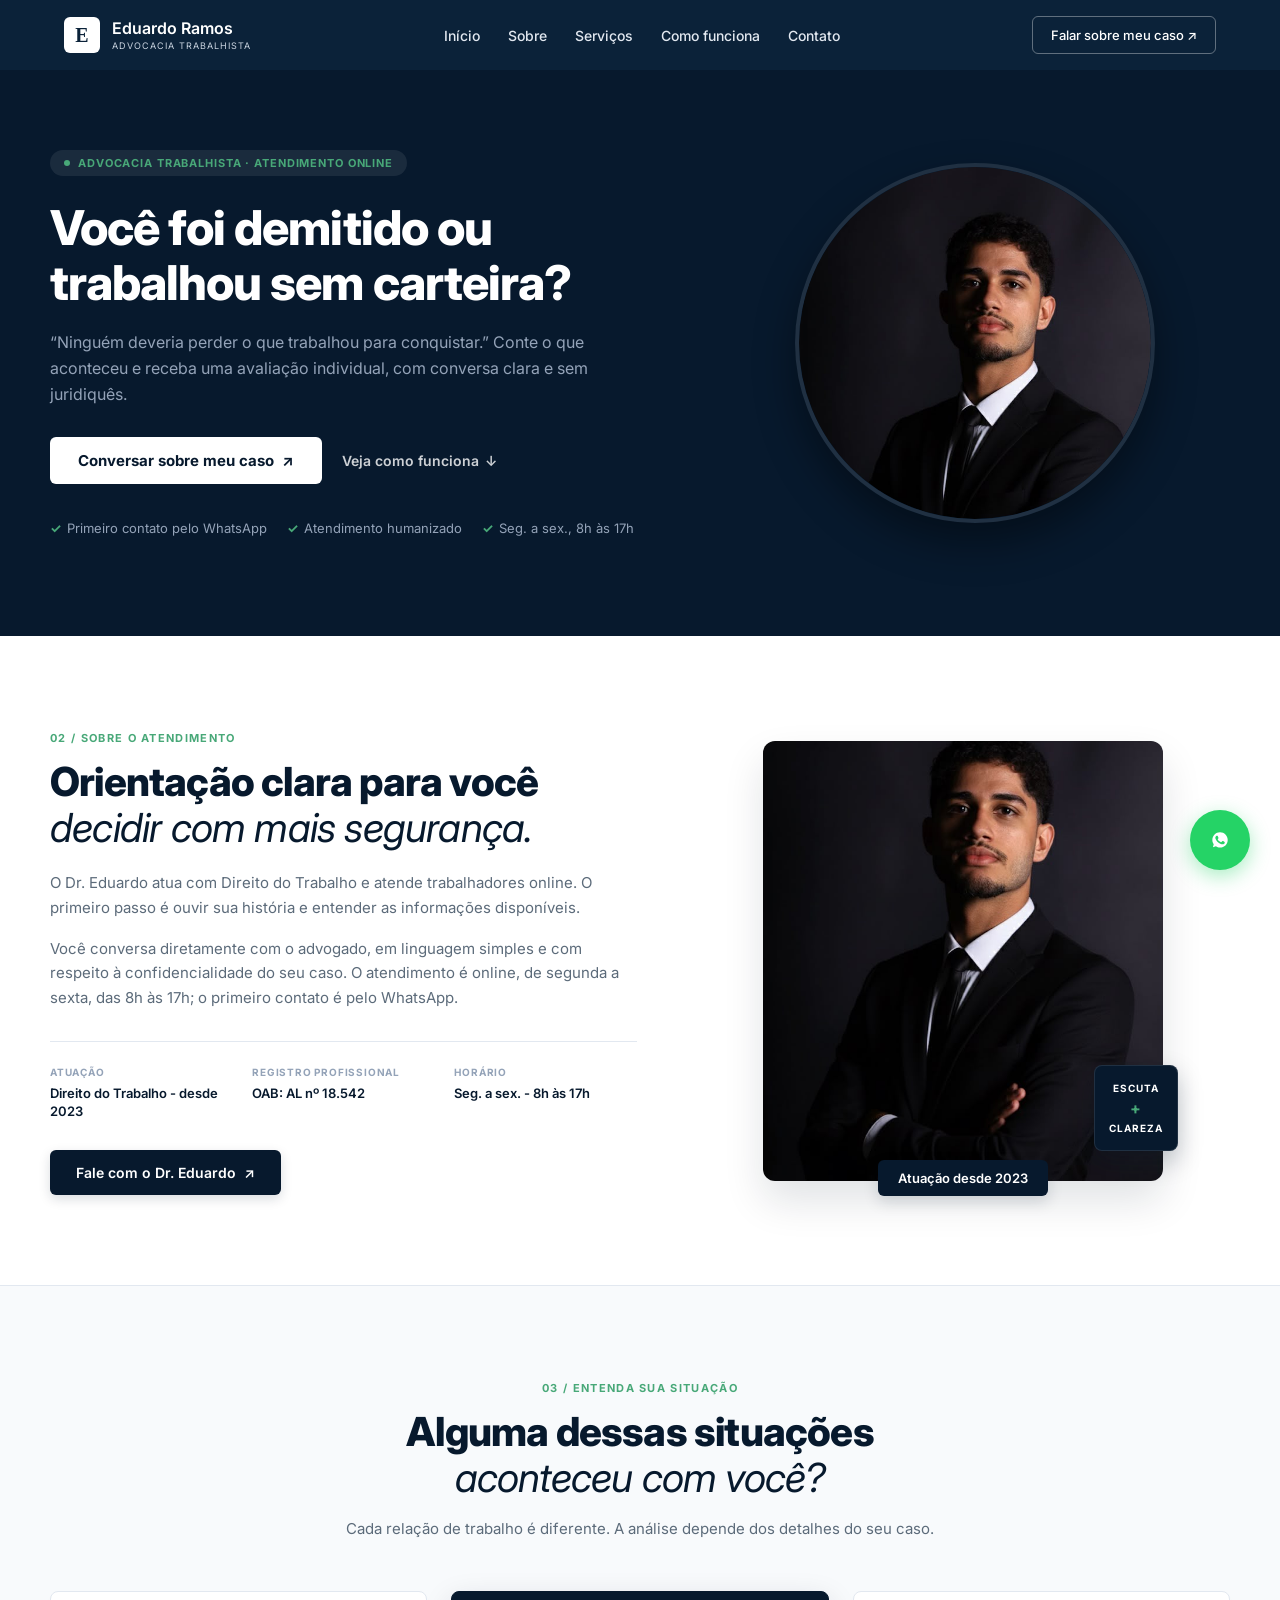
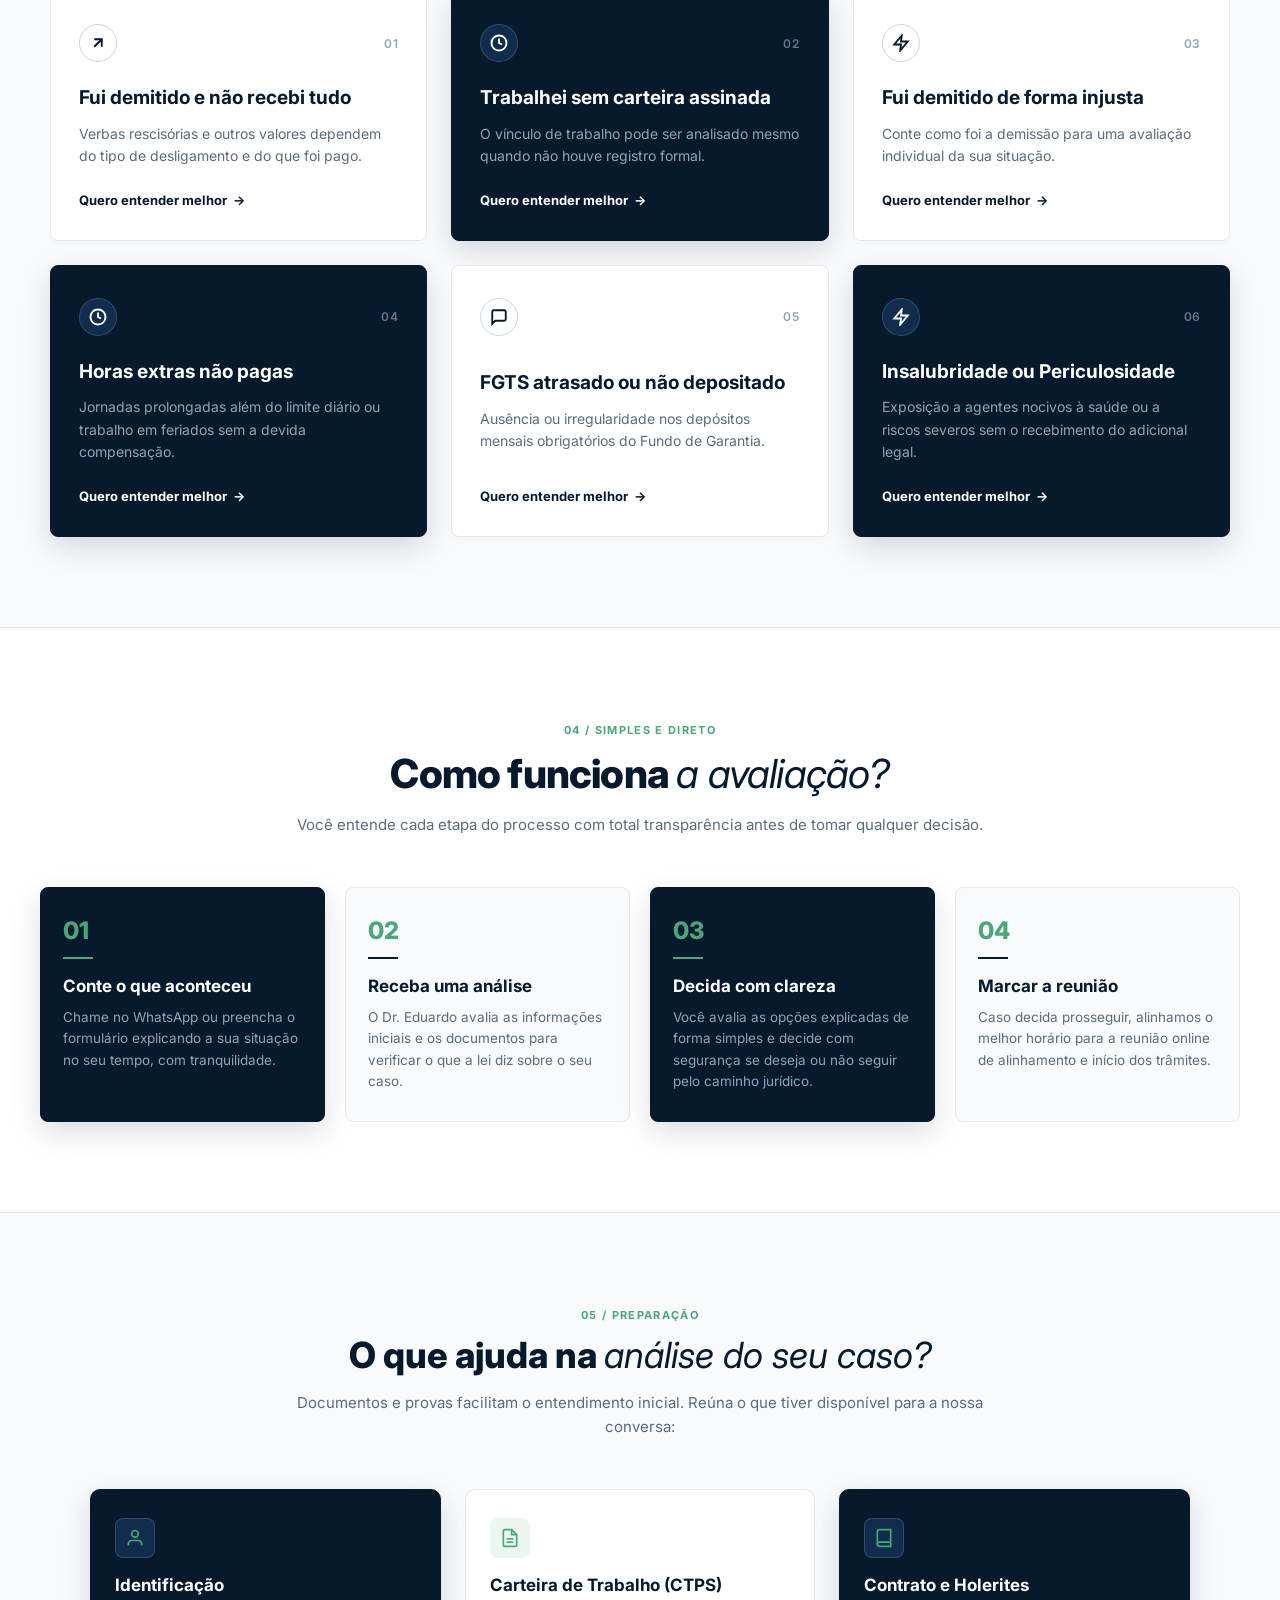
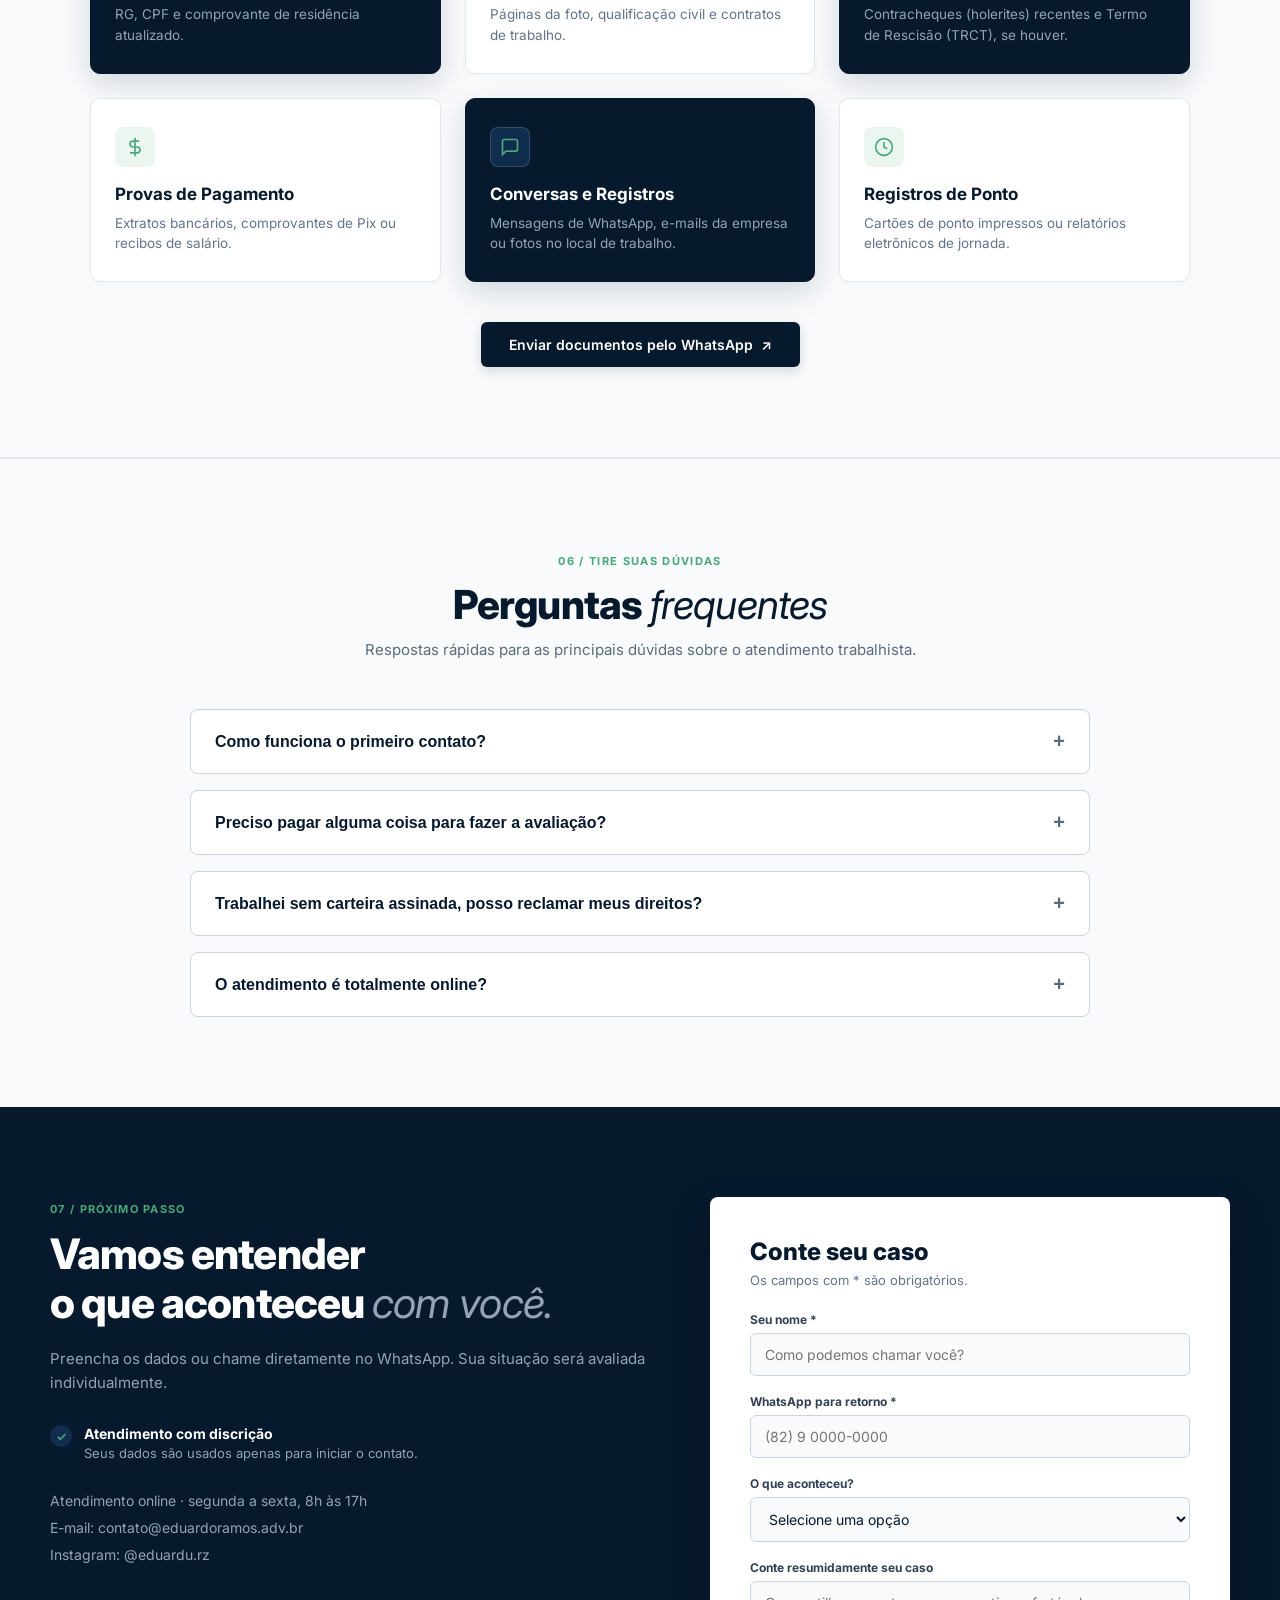
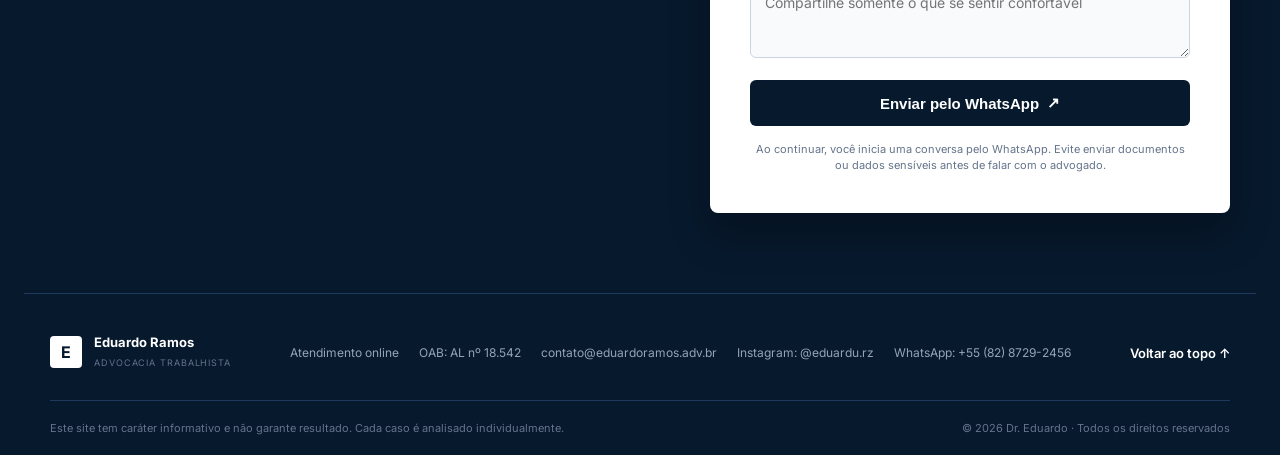
==== commit 4373ab58: "feat: atualização" ====
--- a/index.html
+++ b/index.html
@@ -19,7 +19,7 @@
 <body>
 
     <!-- ========================================== -->
-    <!-- 1. CABEÇALHO (Membro 1) -->
+    <!-- 1. CABEÇALHO -->
     <!-- ========================================== -->
     <header id="header">
         <div class="header-container">
@@ -96,7 +96,7 @@
 
 
         <!-- ========================================== -->
-        <!-- 3. SOBRE (Membro 3) -->
+        <!-- 3. SOBRE -->
         <!-- ========================================== -->
         <section id="sobre" class="about-section">
             <div class="about-container">
@@ -112,7 +112,7 @@
                         </h2>
 
                         <p class="about-text">
-                            O Dr. Eduardo atua com Direito do Trabalho e atiende trabalhadores online. O primeiro passo é ouvir sua história e entender as informações disponíveis.
+                            O Dr. Eduardo atua com Direito do Trabalho e atende trabalhadores online. O primeiro passo é ouvir sua história e entender as informações disponíveis.
                         </p>
 
                         <p class="about-text">
@@ -163,7 +163,7 @@
         </section>
 
         <!-- ========================================== -->
-        <!-- 4. SERVIÇOS (Membro 4) - 6 Cenários com Link em Linha Elegante -->
+        <!-- 4. SERVIÇOS - 6 Cenários com Link em Linha Elegante -->
         <!-- ========================================== -->
         <section id="servicos" class="services-section">
             <div class="services-container">
@@ -270,7 +270,7 @@
                             <h3>Insalubridade ou Periculosidade</h3>
                             <p>Exposição a agentes nocivos à saúde ou a riscos severos sem o recebimento do adicional legal.</p>
                         </div>
-                        <a href="https://wa.me/558287292456?text=Ol%C3%A1%2C%20trabalho%20em%20condi%C3%A7%C3%B5es%20de%20risco%20ou%20insalubridade." target="_blank" class="card-link light-link">Quero entender melhor <span>→</span></a>
+                        <a href="https://wa.me/558287292456?text=Ol%C3%A1%2C%20trabalho%20em%20condi%C3%B5es%20de%20risco%20ou%20insalubridade." target="_blank" class="card-link light-link">Quero entender melhor <span>→</span></a>
                     </div>
 
                 </div>
@@ -495,7 +495,7 @@
 
 
         <!-- ========================================== -->
-        <!-- 6. CONTATO E RODAPÉ (Membro 6) -->
+        <!-- 6. CONTATO E RODAPÉ -->
         <!-- ========================================== -->
         <section id="contato" class="contact-section">
             <div class="contact-container">
@@ -528,7 +528,7 @@
                     </ul>
                 </div>
 
-                <!-- Lado Direito: Card de Formulário (Contato com ID para o script) -->
+                <!-- Lado Direito: Card de Formulário -->
                 <div class="contact-form-side">
                     <div class="contact-card">
                         <h3>Conte seu caso</h3>
@@ -616,7 +616,7 @@
         </svg>
     </a>
 
-    <!-- SCRIPTS DE INTERATIVIDADE (FAQ e WhatsApp) -->
+    <!-- SCRIPTS DE INTERATIVIDADE -->
     <script>
         document.addEventListener("DOMContentLoaded", () => {
             // 1. Lógica do Acordeão do FAQ
@@ -639,7 +639,7 @@
                 });
             });
 
-            // 2. Lógica de Envio do Formulário para o WhatsApp
+            // 2. Lógica de Envio do Formulário para o WhatsApp (Corrigida)
             const whatsappForm = document.getElementById('whatsappForm');
             if (whatsappForm) {
                 whatsappForm.addEventListener('submit', function(event) {
@@ -656,7 +656,7 @@
                     const texto = `Olá, meu nome é *${nome}*.\nMeu WhatsApp: ${whatsapp}\n\n*Situação:* ${situacao}\n*Resumo do caso:* ${mensagem || "Nenhum detalhe adicional."}`;
 
                     const mensagemCodificada = encodeURIComponent(texto);
-                    const urlWhatsApp = `https://wa.me/${numeroCliente}?text=${mensagemCodifarada}`; // Mantém a codificação correta
+                    const urlWhatsApp = `https://wa.me/${numeroCliente}?text=${mensagemCodificada}`;
                     
                     window.open(urlWhatsApp, '_blank');
                 });
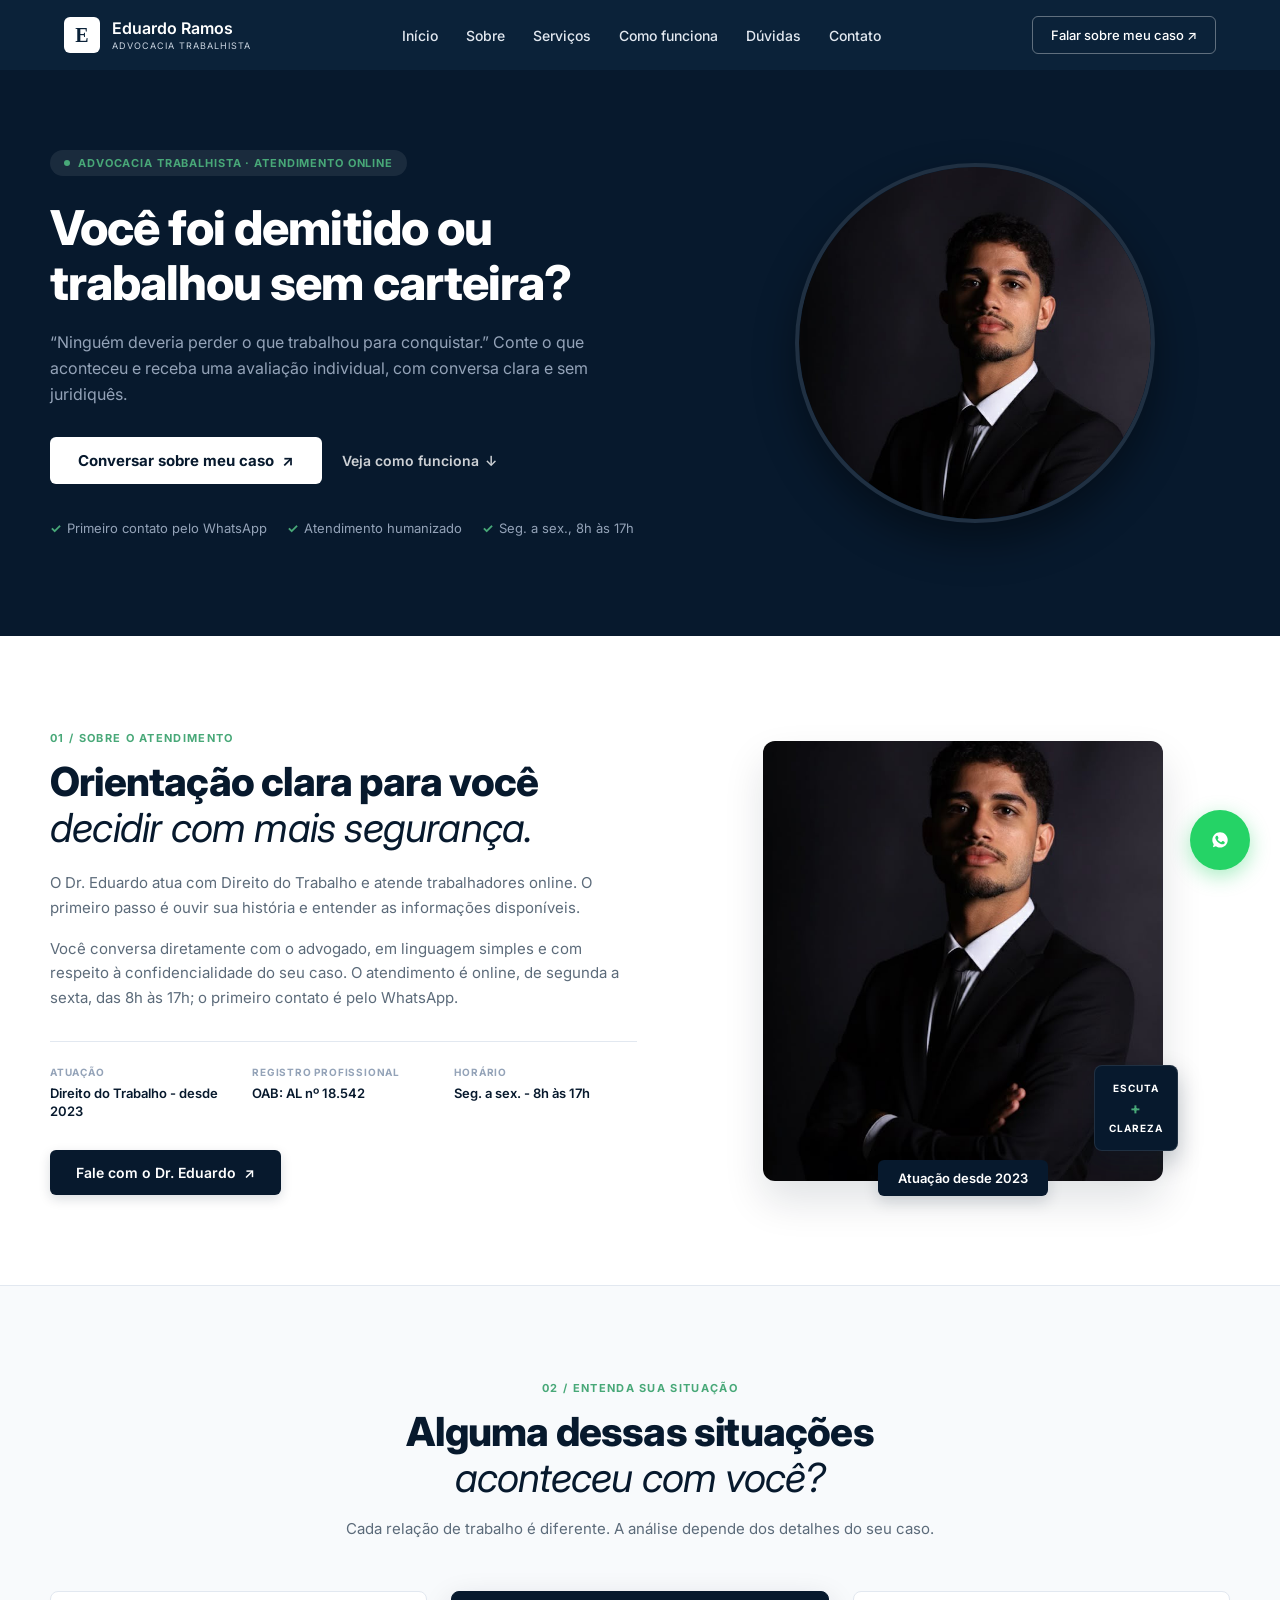
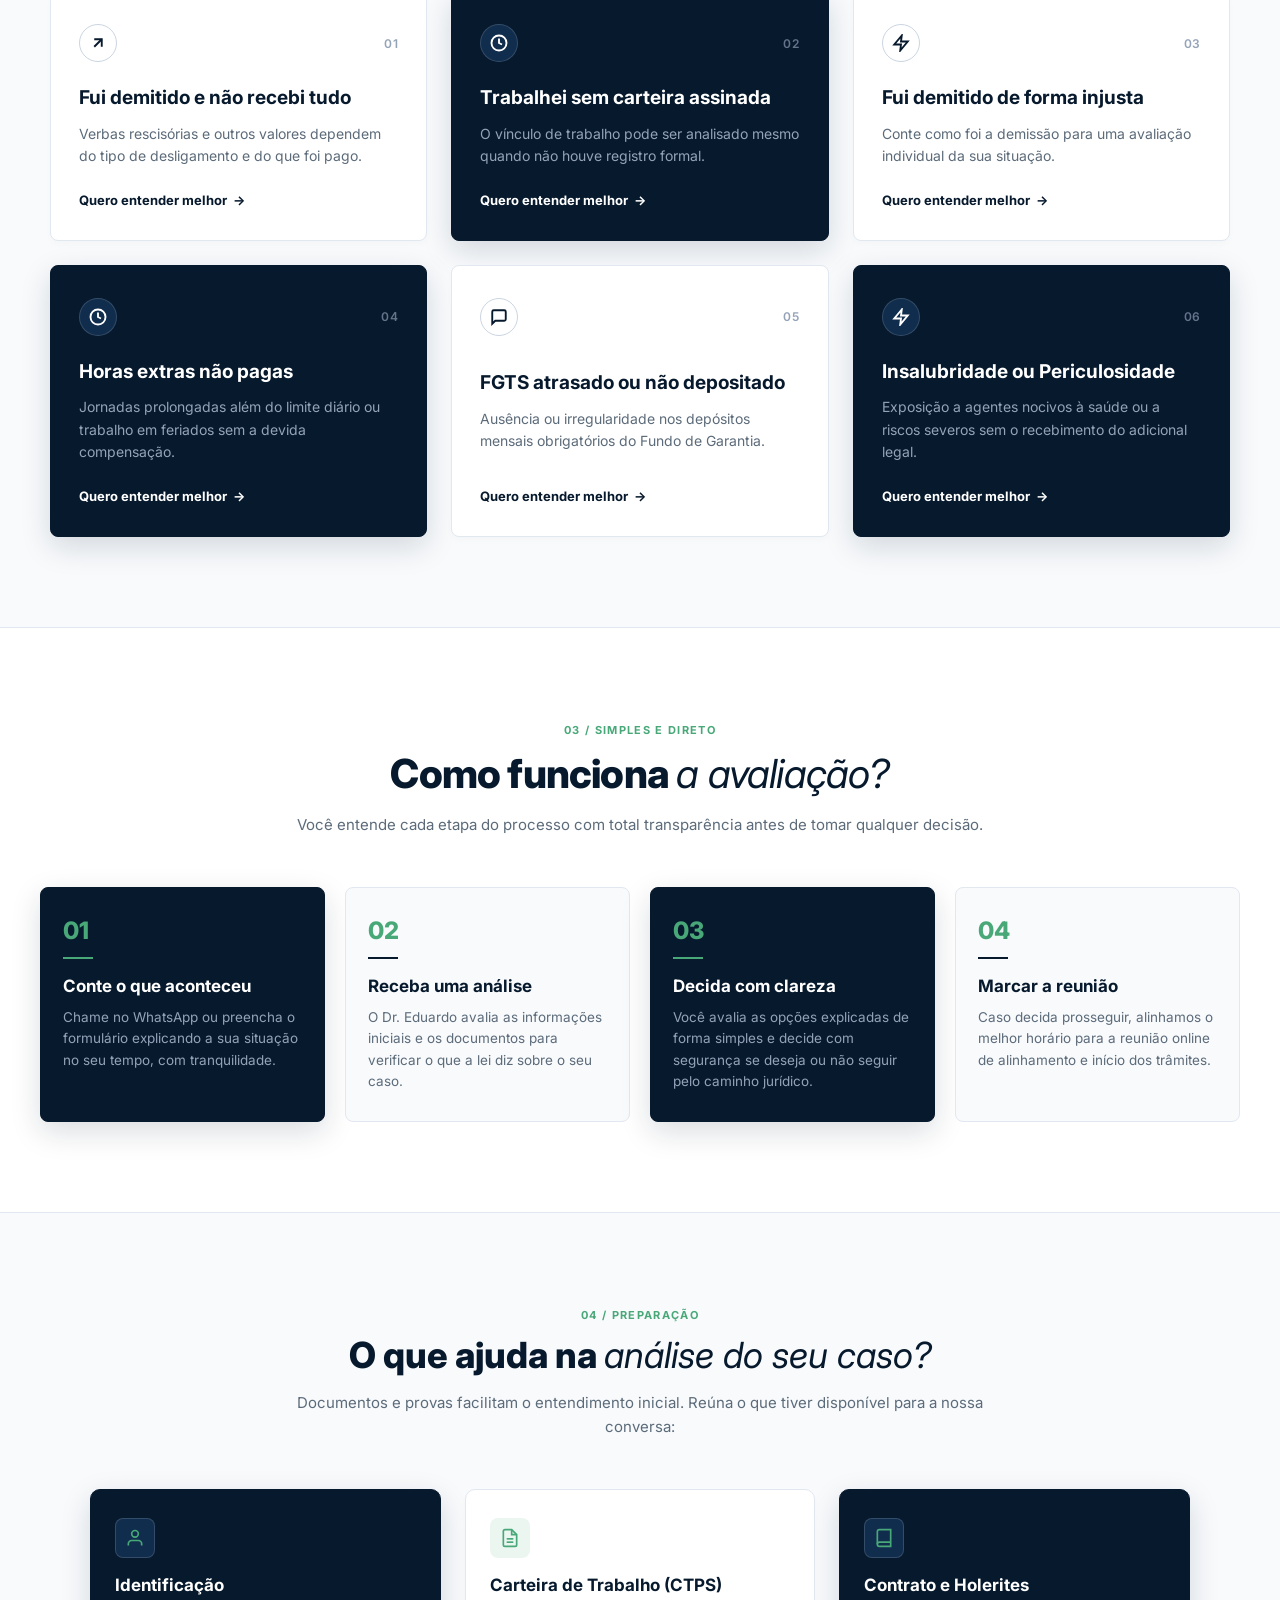
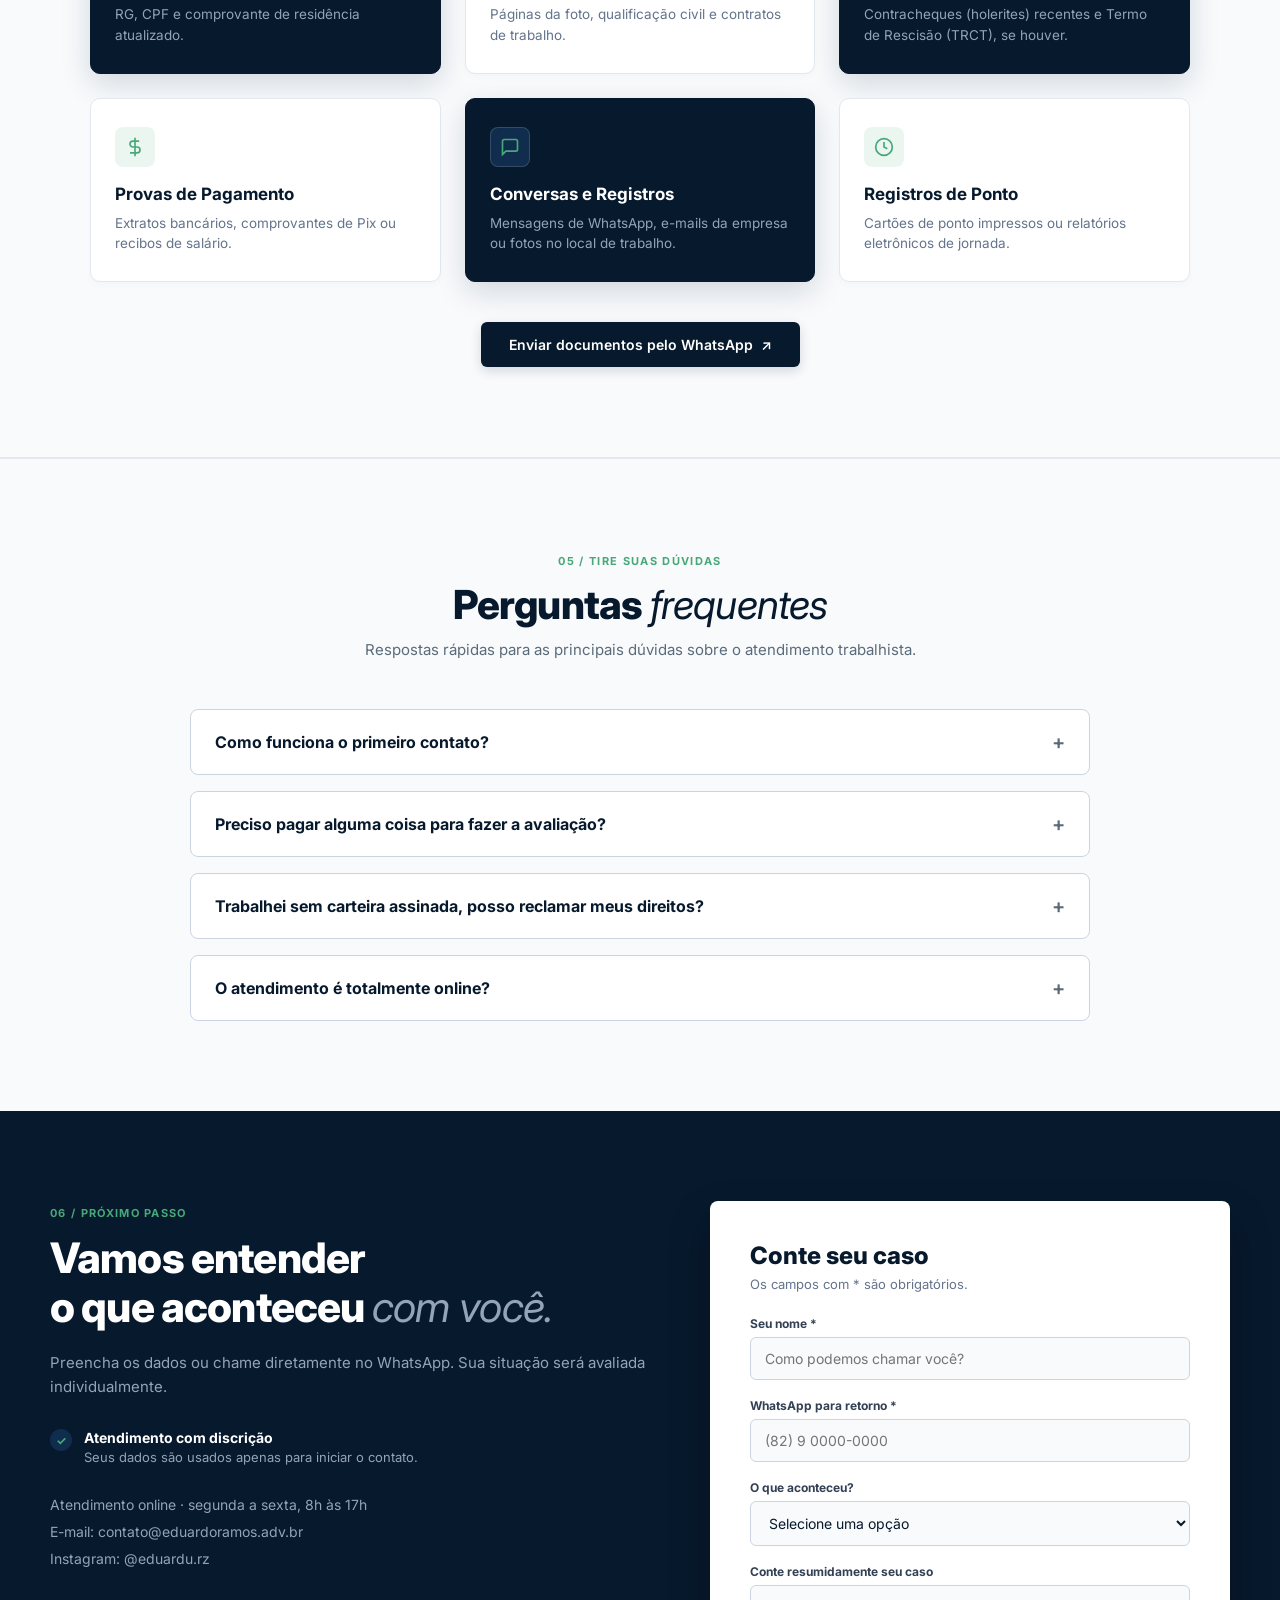
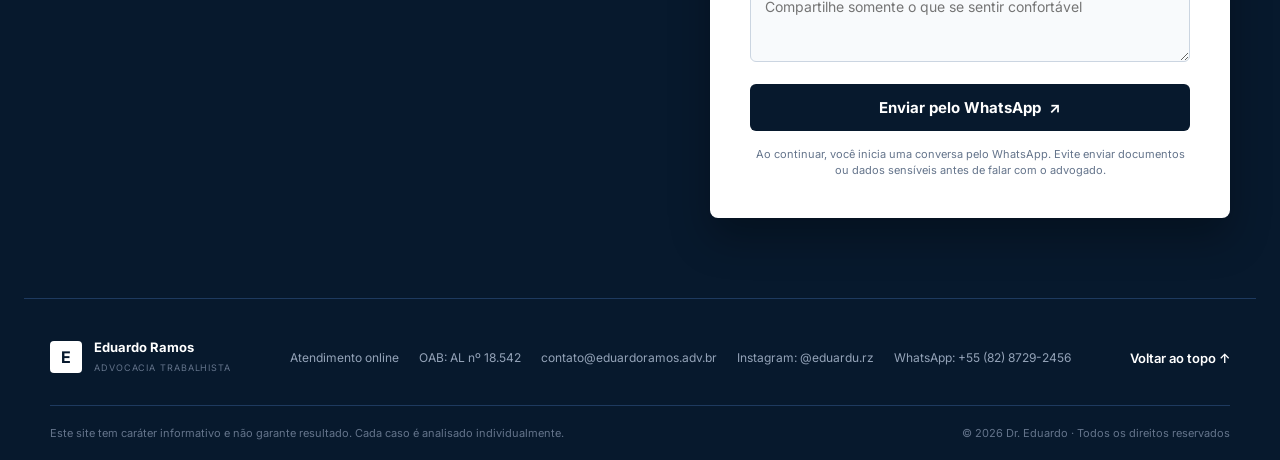
==== commit 1d59b80a: "feat: atualização final, otimização e correção de bugs" ====
--- a/index.html
+++ b/index.html
@@ -4,7 +4,19 @@
     <meta charset="UTF-8">
     <meta name="viewport" content="width=device-width, initial-scale=1.0">
     <title>Dr. Eduardo Ramos - Advocacia Trabalhista</title>
-    
+
+    <!-- SEO e compartilhamento -->
+    <meta name="description" content="Advocacia trabalhista com atendimento online. Conte o que aconteceu e receba uma avaliação individual do seu caso, com conversa clara e sem juridiquês.">
+    <meta property="og:type" content="website">
+    <meta property="og:title" content="Dr. Eduardo Ramos - Advocacia Trabalhista">
+    <meta property="og:description" content="Atendimento online para trabalhadores. Primeiro contato pelo WhatsApp.">
+    <meta property="og:locale" content="pt_BR">
+
+    <!-- Fonte Inter -->
+    <link rel="preconnect" href="https://fonts.googleapis.com">
+    <link rel="preconnect" href="https://fonts.gstatic.com" crossorigin>
+    <link href="https://fonts.googleapis.com/css2?family=Inter:ital,wght@0,300;0,400;0,500;0,600;0,700;0,800;1,400&display=swap" rel="stylesheet">
+
     <!-- CSS Global e das Seções -->
     <link rel="stylesheet" href="./css/global.css">
     <link rel="stylesheet" href="./css/header.css">
@@ -33,16 +45,22 @@
             </a>
 
             <!-- Menu de Navegação -->
-            <nav class="nav-menu">
+            <nav class="nav-menu" id="menu-principal" aria-label="Menu principal">
                 <a href="#hero">Início</a>
                 <a href="#sobre">Sobre</a>
                 <a href="#servicos">Serviços</a>
                 <a href="#como-funciona">Como funciona</a>
+                <a href="#duvidas">Dúvidas</a>
                 <a href="#contato">Contato</a>
             </nav>
 
             <!-- Botão CTA com Mensagem Automática -->
-            <a href="https://wa.me/558287292456?text=Ol%C3%A1%2C%20vim%20pelo%20site%20e%20gostaria%20de%20conversar%20sobre%20meu%20caso." target="_blank" class="btn-header">Falar sobre meu caso &#8599;</a>
+            <a href="https://wa.me/558287292456?text=Ol%C3%A1%2C%20vim%20pelo%20site%20e%20gostaria%20de%20conversar%20sobre%20meu%20caso." target="_blank" rel="noopener noreferrer" class="btn-header">Falar sobre meu caso &#8599;</a>
+
+            <!-- Botão do menu (aparece só em telas menores) -->
+            <button type="button" class="menu-toggle" aria-label="Abrir menu" aria-expanded="false" aria-controls="menu-principal">
+                <span></span><span></span><span></span>
+            </button>
         </div>
     </header>
     
@@ -69,7 +87,7 @@
                 </p>
 
                 <div class="hero-cta-group">
-                  <a href="https://wa.me/558287292456?text=Ol%C3%A1%2C%20vim%20pelo%20site%20e%20gostaria%20de%20conversar%20sobre%20meu%20caso." target="_blank" class="btn-dark">
+                  <a href="https://wa.me/558287292456?text=Ol%C3%A1%2C%20vim%20pelo%20site%20e%20gostaria%20de%20conversar%20sobre%20meu%20caso." target="_blank" rel="noopener noreferrer" class="btn-dark">
                     Conversar sobre meu caso <span>↗</span>
                   </a>
                   <a href="#como-funciona" class="btn-link">
@@ -104,7 +122,7 @@
                 <!-- Coluna de Textos, Atuação e Botão -->
                 <div class="about-right">
                     <div class="about-header-texts">
-                        <span class="about-subtitle">02 / SOBRE O ATENDIMENTO</span>
+                        <span class="about-subtitle">01 / SOBRE O ATENDIMENTO</span>
                         
                         <h2 class="about-title">
                             Orientação clara para você <br>
@@ -138,7 +156,7 @@
 
                     <!-- Botão de Ação Destacado -->
                     <div class="about-action">
-                        <a href="https://wa.me/558287292456?text=Ol%C3%A1%2C%20vim%20pelo%20site%20e%20gostaria%20de%20conversar%20sobre%20meu%20caso." target="_blank" class="btn-about">
+                        <a href="https://wa.me/558287292456?text=Ol%C3%A1%2C%20vim%20pelo%20site%20e%20gostaria%20de%20conversar%20sobre%20meu%20caso." target="_blank" rel="noopener noreferrer" class="btn-about">
                             Fale com o Dr. Eduardo <span>↗</span>
                         </a>
                     </div>
@@ -147,7 +165,7 @@
                 <!-- Coluna da Foto -->
                 <div class="about-left">
                     <div class="about-image-wrapper">
-                        <img src="./assets/Eduardo-Ramos.jpg" alt="Dr. Eduardo Ramos" class="about-photo">
+                        <img src="./assets/Eduardo-Ramos.jpg" alt="Dr. Eduardo Ramos" class="about-photo" loading="lazy">
                         
                         <div class="about-badge-tag">Atuação desde 2023</div>
 
@@ -170,7 +188,7 @@
                 
                 <!-- Cabeçalho da Seção -->
                 <div class="services-header">
-                    <span class="services-subtitle">03 / ENTENDA SUA SITUAÇÃO</span>
+                    <span class="services-subtitle">02 / ENTENDA SUA SITUAÇÃO</span>
                     <h2 class="services-title">
                         Alguma dessas situações <br>
                         <em>aconteceu com você?</em>
@@ -195,7 +213,7 @@
                             <h3>Fui demitido e não recebi tudo</h3>
                             <p>Verbas rescisórias e outros valores dependem do tipo de desligamento e do que foi pago.</p>
                         </div>
-                        <a href="https://wa.me/558287292456?text=Ol%C3%A1%2C%20fui%20demitido%20e%20n%C3%A3o%20recebi%20tudo%20e%20quero%20entender%20melhor." target="_blank" class="card-link">Quero entender melhor <span>→</span></a>
+                        <a href="https://wa.me/558287292456?text=Ol%C3%A1%2C%20fui%20demitido%20e%20n%C3%A3o%20recebi%20tudo%20e%20quero%20entender%20melhor." target="_blank" rel="noopener noreferrer" class="card-link">Quero entender melhor <span>→</span></a>
                     </div>
 
                     <!-- Card 2 (Azul Escuro) -->
@@ -210,7 +228,7 @@
                             <h3>Trabalhei sem carteira assinada</h3>
                             <p>O vínculo de trabalho pode ser analisado mesmo quando não houve registro formal.</p>
                         </div>
-                        <a href="https://wa.me/558287292456?text=Ol%C3%A1%2C%20trabalhei%20sem%20carteira%20assinada%20e%20quero%20entender%20melhor." target="_blank" class="card-link light-link">Quero entender melhor <span>→</span></a>
+                        <a href="https://wa.me/558287292456?text=Ol%C3%A1%2C%20trabalhei%20sem%20carteira%20assinada%20e%20quero%20entender%20melhor." target="_blank" rel="noopener noreferrer" class="card-link light-link">Quero entender melhor <span>→</span></a>
                     </div>
 
                     <!-- Card 3 (Branco) -->
@@ -225,7 +243,7 @@
                             <h3>Fui demitido de forma injusta</h3>
                             <p>Conte como foi a demissão para uma avaliação individual da sua situação.</p>
                         </div>
-                        <a href="https://wa.me/558287292456?text=Ol%C3%A1%2C%20fui%20demitido%20de%20forma%20injusta%20e%20quero%20entender%20melhor." target="_blank" class="card-link">Quero entender melhor <span>→</span></a>
+                        <a href="https://wa.me/558287292456?text=Ol%C3%A1%2C%20fui%20demitido%20de%20forma%20injusta%20e%20quero%20entender%20melhor." target="_blank" rel="noopener noreferrer" class="card-link">Quero entender melhor <span>→</span></a>
                     </div>
 
                     <!-- Card 4 (Azul Escuro) -->
@@ -240,7 +258,7 @@
                             <h3>Horas extras não pagas</h3>
                             <p>Jornadas prolongadas além do limite diário ou trabalho em feriados sem a devida compensação.</p>
                         </div>
-                        <a href="https://wa.me/558287292456?text=Ol%C3%A1%2C%20trabalhei%20horas%20extras%20e%20n%C3%A3o%20recebi%20corretamente." target="_blank" class="card-link light-link">Quero entender melhor <span>→</span></a>
+                        <a href="https://wa.me/558287292456?text=Ol%C3%A1%2C%20trabalhei%20horas%20extras%20e%20n%C3%A3o%20recebi%20corretamente." target="_blank" rel="noopener noreferrer" class="card-link light-link">Quero entender melhor <span>→</span></a>
                     </div>
 
                     <!-- Card 5 (Branco) -->
@@ -255,7 +273,7 @@
                             <h3>FGTS atrasado ou não depositado</h3>
                             <p>Ausência ou irregularidade nos depósitos mensais obrigatórios do Fundo de Garantia.</p>
                         </div>
-                        <a href="https://wa.me/558287292456?text=Ol%C3%A1%2C%20meu%20FGTS%20est%C3%A1%20atrasado%20ou%20n%C3%A3o%20depositado." target="_blank" class="card-link">Quero entender melhor <span>→</span></a>
+                        <a href="https://wa.me/558287292456?text=Ol%C3%A1%2C%20meu%20FGTS%20est%C3%A1%20atrasado%20ou%20n%C3%A3o%20depositado." target="_blank" rel="noopener noreferrer" class="card-link">Quero entender melhor <span>→</span></a>
                     </div>
 
                     <!-- Card 6 (Azul Escuro) -->
@@ -270,14 +288,14 @@
                             <h3>Insalubridade ou Periculosidade</h3>
                             <p>Exposição a agentes nocivos à saúde ou a riscos severos sem o recebimento do adicional legal.</p>
                         </div>
-                        <a href="https://wa.me/558287292456?text=Ol%C3%A1%2C%20trabalho%20em%20condi%C3%B5es%20de%20risco%20ou%20insalubridade." target="_blank" class="card-link light-link">Quero entender melhor <span>→</span></a>
+                        <a href="https://wa.me/558287292456?text=Ol%C3%A1%2C%20trabalho%20em%20condi%C3%B5es%20de%20risco%20ou%20insalubridade." target="_blank" rel="noopener noreferrer" class="card-link light-link">Quero entender melhor <span>→</span></a>
                     </div>
 
                 </div>
             </div>
         </section>
 
-      <!-- ========================================== -->
+        <!-- ========================================== -->
         <!-- 5. COMO FUNCIONA - 4 Passos Alternados -->
         <!-- ========================================== -->
         <section id="como-funciona" class="steps-section">
@@ -285,7 +303,7 @@
                 
                 <!-- Cabeçalho da Seção -->
                 <div class="steps-header">
-                    <span class="steps-subtitle">04 / SIMPLES E DIRETO</span>
+                    <span class="steps-subtitle">03 / SIMPLES E DIRETO</span>
                     <h2 class="steps-title">
                         Como funciona <em>a avaliação?</em>
                     </h2>
@@ -349,7 +367,7 @@
                 
                 <!-- Cabeçalho da Seção -->
                 <div class="docs-header">
-                    <span class="docs-subtitle">05 / PREPARAÇÃO</span>
+                    <span class="docs-subtitle">04 / PREPARAÇÃO</span>
                     <h2 class="docs-title">
                         O que ajuda na <em>análise do seu caso?</em>
                     </h2>
@@ -419,7 +437,7 @@
 
                 <!-- Botão de Ação Direta -->
                 <div class="docs-action">
-                    <a href="https://wa.me/558287292456?text=Ol%C3%A1%2C%20tenho%20alguns%20documentos%20e%20gostaria%20de%20uma%20an%C3%A1lise%20do%20meu%20caso." target="_blank" class="btn-docs">
+                    <a href="https://wa.me/558287292456?text=Ol%C3%A1%2C%20tenho%20alguns%20documentos%20e%20gostaria%20de%20uma%20an%C3%A1lise%20do%20meu%20caso." target="_blank" rel="noopener noreferrer" class="btn-docs">
                         Enviar documentos pelo WhatsApp <span>↗</span>
                     </a>
                 </div>
@@ -434,7 +452,7 @@
             <div class="faq-container">
                 
                 <div class="faq-header">
-                    <span class="faq-subtitle">06 / TIRE SUAS DÚVIDAS</span>
+                    <span class="faq-subtitle">05 / TIRE SUAS DÚVIDAS</span>
                     <h2 class="faq-title">
                         Perguntas <em>frequentes</em>
                     </h2>
@@ -447,7 +465,7 @@
                     
                     <!-- Pergunta 1 -->
                     <div class="faq-item">
-                        <button class="faq-question">
+                        <button type="button" class="faq-question" aria-expanded="false">
                             <span>Como funciona o primeiro contato?</span>
                             <span class="faq-icon">+</span>
                         </button>
@@ -458,7 +476,7 @@
 
                     <!-- Pergunta 2 -->
                     <div class="faq-item">
-                        <button class="faq-question">
+                        <button type="button" class="faq-question" aria-expanded="false">
                             <span>Preciso pagar alguma coisa para fazer a avaliação?</span>
                             <span class="faq-icon">+</span>
                         </button>
@@ -469,7 +487,7 @@
 
                     <!-- Pergunta 3 -->
                     <div class="faq-item">
-                        <button class="faq-question">
+                        <button type="button" class="faq-question" aria-expanded="false">
                             <span>Trabalhei sem carteira assinada, posso reclamar meus direitos?</span>
                             <span class="faq-icon">+</span>
                         </button>
@@ -480,7 +498,7 @@
 
                     <!-- Pergunta 4 -->
                     <div class="faq-item">
-                        <button class="faq-question">
+                        <button type="button" class="faq-question" aria-expanded="false">
                             <span>O atendimento é totalmente online?</span>
                             <span class="faq-icon">+</span>
                         </button>
@@ -502,7 +520,7 @@
                 
                 <!-- Lado Esquerdo: Textos e Informações de Contato -->
                 <div class="contact-info-side">
-                    <span class="contact-subtitle">07 / PRÓXIMO PASSO</span>
+                    <span class="contact-subtitle">06 / PRÓXIMO PASSO</span>
                     <h2 class="contact-title">
                         Vamos entender <br>
                         o que aconteceu <em>com você.</em>
@@ -542,7 +560,7 @@
 
                             <div class="form-group">
                                 <label for="whatsapp">WhatsApp para retorno *</label>
-                                <input type="text" id="whatsapp" placeholder="(82) 9 0000-0000" required>
+                                <input type="tel" id="whatsapp" placeholder="(82) 9 0000-0000" inputmode="tel" autocomplete="tel" required>
                             </div>
 
                             <div class="form-group">
@@ -597,7 +615,7 @@
                     </div>
 
                     <div class="footer-top-link">
-                        <a href="#header">Voltar ao topo ↑</a>
+                        <a href="#hero">Voltar ao topo ↑</a>
                     </div>
                 </div>
 
@@ -610,7 +628,7 @@
     </main>
 
     <!-- Botão Flutuante do WhatsApp com Mensagem Automática -->
-    <a href="https://wa.me/558287292456?text=Ol%C3%A1%2C%20vim%20pelo%20site%20e%20gostaria%20de%20conversar%20sobre%20meu%20caso." target="_blank" class="whatsapp-float" aria-label="Falar no WhatsApp">
+    <a href="https://wa.me/558287292456?text=Ol%C3%A1%2C%20vim%20pelo%20site%20e%20gostaria%20de%20conversar%20sobre%20meu%20caso." target="_blank" rel="noopener noreferrer" class="whatsapp-float" aria-label="Falar no WhatsApp">
         <svg width="32" height="32" viewBox="0 0 24 24" fill="currentColor">
             <path d="M12.031 6.172c-3.181 0-5.767 2.586-5.768 5.766-.001 1.298.38 2.27 1.019 3.287l-.582 2.128 2.182-.573c.978.58 1.911.928 3.145.929 3.178 0 5.767-2.587 5.768-5.766.001-3.187-2.575-5.77-5.764-5.771zm3.392 8.244c-.144.405-.837.774-1.17.824-.299.045-.677.063-1.092-.069-.252-.08-.575-.187-.988-.365-1.739-.751-2.874-2.502-2.961-2.617-.087-.116-.708-.94-.708-1.793s.448-1.273.607-1.446c.159-.173.346-.217.462-.217l.332.006c.106.005.249-.04.39.298.144.347.491 1.2.534 1.287.043.087.072.188.014.304-.058.116-.087.188-.173.289l-.26.304c-.087.086-.177.18-.076.354.101.174.449.741.964 1.201.662.591 1.221.774 1.394.86s.274.072.376-.043c.101-.116.433-.506.549-.68.116-.173.231-.145.39-.087s1.011.477 1.184.564.289.13.332.202c.045.072.045.419-.1.824z"/>
         </svg>
@@ -618,7 +636,33 @@
 
     <!-- SCRIPTS DE INTERATIVIDADE -->
     <script>
+        // Número do advogado em um só lugar (usado pelo formulário)
+        const NUMERO_WHATSAPP = "558287292456";
+
         document.addEventListener("DOMContentLoaded", () => {
+            // 0. Menu hambúrguer (celular e tablet)
+            const menuToggle = document.querySelector('.menu-toggle');
+            const navMenu = document.getElementById('menu-principal');
+
+            if (menuToggle && navMenu) {
+                const fecharMenu = () => {
+                    navMenu.classList.remove('aberto');
+                    menuToggle.setAttribute('aria-expanded', 'false');
+                    menuToggle.setAttribute('aria-label', 'Abrir menu');
+                };
+
+                menuToggle.addEventListener('click', () => {
+                    const abrir = !navMenu.classList.contains('aberto');
+                    navMenu.classList.toggle('aberto', abrir);
+                    menuToggle.setAttribute('aria-expanded', String(abrir));
+                    menuToggle.setAttribute('aria-label', abrir ? 'Fechar menu' : 'Abrir menu');
+                });
+
+                // Fecha ao escolher um link ou apertar Esc
+                navMenu.querySelectorAll('a').forEach(link => link.addEventListener('click', fecharMenu));
+                document.addEventListener('keydown', (e) => { if (e.key === 'Escape') fecharMenu(); });
+            }
+
             // 1. Lógica do Acordeão do FAQ
             const faqItems = document.querySelectorAll('.faq-item');
 
@@ -636,29 +680,39 @@
                         item.classList.add('active');
                         icon.textContent = '×';
                     }
+
+                    questionButton.setAttribute('aria-expanded', String(!isOpen));
                 });
             });
 
-            // 2. Lógica de Envio do Formulário para o WhatsApp (Corrigida)
+            // 2. Lógica de Envio do Formulário para o WhatsApp
             const whatsappForm = document.getElementById('whatsappForm');
             if (whatsappForm) {
                 whatsappForm.addEventListener('submit', function(event) {
                     event.preventDefault();
 
-                    const nome = document.getElementById('nome').value;
-                    const whatsapp = document.getElementById('whatsapp').value;
+                    const nome = document.getElementById('nome').value.trim();
+                    const campoWhatsapp = document.getElementById('whatsapp');
+                    const whatsapp = campoWhatsapp.value.trim();
                     const situacaoSelect = document.getElementById('situacao');
                     const situacao = situacaoSelect.value ? situacaoSelect.value : "Não especificada";
-                    const mensagem = document.getElementById('mensagem').value;
-
-                    const numeroCliente = "558287292456"; 
+                    const mensagem = document.getElementById('mensagem').value.trim();
+
+                    // Validação simples: DDD + número (10 ou 11 dígitos)
+                    const digitos = whatsapp.replace(/\D/g, '');
+                    if (digitos.length < 10 || digitos.length > 13) {
+                        campoWhatsapp.setCustomValidity('Digite um número válido com DDD.');
+                        campoWhatsapp.reportValidity();
+                        campoWhatsapp.addEventListener('input', () => campoWhatsapp.setCustomValidity(''), { once: true });
+                        return;
+                    }
 
                     const texto = `Olá, meu nome é *${nome}*.\nMeu WhatsApp: ${whatsapp}\n\n*Situação:* ${situacao}\n*Resumo do caso:* ${mensagem || "Nenhum detalhe adicional."}`;
 
-                    const mensagemCodificada = encodeURIComponent(texto);
-                    const urlWhatsApp = `https://wa.me/${numeroCliente}?text=${mensagemCodificada}`;
-                    
-                    window.open(urlWhatsApp, '_blank');
+                    const urlWhatsApp = `https://wa.me/${NUMERO_WHATSAPP}?text=${encodeURIComponent(texto)}`;
+
+                    // Mais confiável no celular do que window.open (não é bloqueado como pop-up)
+                    window.location.href = urlWhatsApp;
                 });
             }
         });
--- a/css/global.css
+++ b/css/global.css
@@ -1,5 +1,4 @@
-/* Importação oficial da fonte Inter do Google Fonts */
-@import url('https://fonts.googleapis.com/css2?family=Inter:ital,wght@0,300;0,400;0,500;0,600;0,700;0,800;1,400&display=swap');
+/* A fonte Inter agora é carregada pelo <link> no index.html (mais rápido que @import) */
 
 :root {
     --font-primary: 'Inter', sans-serif;
@@ -13,6 +12,30 @@
 
 html {
     scroll-behavior: smooth;
+    -webkit-text-size-adjust: 100%;
+}
+
+/* O header é sticky: compensa a altura dele ao navegar pelas âncoras */
+section[id] {
+    scroll-margin-top: 70px;
+}
+
+/* Botões e campos herdam a fonte Inter (por padrão usam a fonte do sistema) */
+button,
+input,
+select,
+textarea {
+    font-family: inherit;
+}
+
+/* Foco visível para quem navega pelo teclado */
+a:focus-visible,
+button:focus-visible,
+input:focus-visible,
+select:focus-visible,
+textarea:focus-visible {
+    outline: 2px solid #48a878;
+    outline-offset: 3px;
 }
 
 body {
@@ -61,4 +84,29 @@
 
 .whatsapp-float {
     animation: pulse-whatsapp 2s infinite;
+}
+
+/* Celular: botão do WhatsApp menor e sem cobrir o conteúdo */
+@media (max-width: 600px) {
+    .whatsapp-float {
+        bottom: 16px;
+        right: 16px;
+        width: 54px;
+        height: 54px;
+    }
+}
+
+/* Respeita quem prefere menos animação */
+@media (prefers-reduced-motion: reduce) {
+    html {
+        scroll-behavior: auto;
+    }
+
+    .whatsapp-float {
+        animation: none;
+    }
+
+    * {
+        transition-duration: 0.01ms !important;
+    }
 }
--- a/css/header.css
+++ b/css/header.css
@@ -92,23 +92,100 @@
     border-color: #ffffff;
 }
 
-/* Responsividade Mobile para o Header */
-@media (max-width: 900px) {
+/* Botão hambúrguer (só aparece em telas menores) */
+.menu-toggle {
+    display: none;
+    width: 40px;
+    height: 40px;
+    background: none;
+    border: 1px solid rgba(255, 255, 255, 0.35);
+    border-radius: 6px;
+    cursor: pointer;
+    flex-direction: column;
+    align-items: center;
+    justify-content: center;
+    gap: 4px;
+    padding: 0;
+}
+
+.menu-toggle span {
+    display: block;
+    width: 18px;
+    height: 2px;
+    background-color: #ffffff;
+    border-radius: 2px;
+    transition: transform 0.2s ease, opacity 0.2s ease;
+}
+
+/* Vira um "X" quando o menu está aberto */
+.menu-toggle[aria-expanded="true"] span:nth-child(1) {
+    transform: translateY(6px) rotate(45deg);
+}
+
+.menu-toggle[aria-expanded="true"] span:nth-child(2) {
+    opacity: 0;
+}
+
+.menu-toggle[aria-expanded="true"] span:nth-child(3) {
+    transform: translateY(-6px) rotate(-45deg);
+}
+
+/* Tablets e celulares: menu vira uma lista que abre embaixo do header */
+@media (max-width: 1024px) {
     .header-container {
         padding: 0 16px;
+        gap: 12px;
     }
 
-    /* Oculta os links de navegação no celular para economizar espaço */
+    .logo {
+        margin-right: auto;
+    }
+
+    .menu-toggle {
+        display: flex;
+    }
+
     .nav-menu {
         display: none;
+        position: absolute;
+        top: 100%;
+        left: 0;
+        right: 0;
+        flex-direction: column;
+        gap: 0;
+        background-color: #0b2239;
+        border-top: 1px solid rgba(255, 255, 255, 0.1);
+        box-shadow: 0 16px 24px rgba(0, 0, 0, 0.25);
+        padding: 8px 16px 16px 16px;
+    }
+
+    .nav-menu.aberto {
+        display: flex;
+    }
+
+    .nav-menu a {
+        padding: 14px 4px;
+        font-size: 16px;
+        border-bottom: 1px solid rgba(255, 255, 255, 0.08);
+    }
+
+    .nav-menu a:last-child {
+        border-bottom: none;
     }
 
     .btn-header {
         font-size: 12px;
         padding: 8px 12px;
     }
+}
+
+/* Celulares pequenos: sem espaço para o botão; o WhatsApp flutuante faz esse papel */
+@media (max-width: 480px) {
+    .btn-header {
+        display: none;
+    }
 
     .logo-texto span {
-        display: none; /* Oculta a sublinha da logo no celular se faltar espaço */
+        display: none;
     }
 }
--- a/css/hero.css
+++ b/css/hero.css
@@ -236,8 +236,27 @@
         height: 240px; /* Redimensiona o círculo proporcionalmente para celulares */
     }
 
+    .hero-badge {
+        font-size: 10px;
+        border-radius: 16px;
+        text-align: center;
+        line-height: 1.4;
+    }
+
     .bottom-bar-container {
         flex-direction: column;
         text-align: center;
     }
+}
+
+/* Celulares bem pequenos */
+@media (max-width: 380px) {
+    .hero-title {
+        font-size: 28px;
+    }
+
+    .hero-image-wrapper {
+        width: 200px;
+        height: 200px;
+    }
 }
--- a/css/sobre.css
+++ b/css/sobre.css
@@ -166,6 +166,26 @@
     box-shadow: 0 6px 16px rgba(72, 168, 120, 0.25);
 }
 
+/* ===== TABLETS EM PAISAGEM / NOTEBOOKS PEQUENOS ===== */
+@media (max-width: 1100px) and (min-width: 901px) {
+    .about-container {
+        gap: 40px;
+    }
+
+    .about-image-wrapper {
+        width: 320px;
+        height: 360px;
+    }
+
+    .about-title {
+        font-size: 34px;
+    }
+
+    .about-info-grid {
+        gap: 14px;
+    }
+}
+
 /* ===== RESPONSIVIDADE PARA CELULAR ===== */
 @media (max-width: 900px) {
     .about-section {
--- a/css/servicos.css
+++ b/css/servicos.css
@@ -186,7 +186,7 @@
     }
 
     .services-grid {
-        grid-template-columns: 1fr; /* Empilha os cards um abaixo do outro no mobile */
+        grid-template-columns: repeat(2, 1fr); /* Tablet: 2 colunas */
         gap: 16px;
     }
     
@@ -201,4 +201,11 @@
     .card-content h3 {
         font-size: 18px;
     }
+}
+
+/* Celular: uma coluna */
+@media (max-width: 600px) {
+    .services-grid {
+        grid-template-columns: 1fr;
+    }
 }
--- a/css/documentos.css
+++ b/css/documentos.css
@@ -163,7 +163,7 @@
     }
 
     .docs-grid {
-        grid-template-columns: 1fr; /* Empilha os cards no celular */
+        grid-template-columns: repeat(2, 1fr); /* Tablet: 2 colunas */
         gap: 16px;
     }
 
@@ -175,6 +175,14 @@
         padding: 22px 18px;
     }
 
+}
+
+/* Celular: uma coluna e botão em largura total */
+@media (max-width: 600px) {
+    .docs-grid {
+        grid-template-columns: 1fr;
+    }
+
     .btn-docs {
         width: 100%;
         justify-content: center;
--- a/css/duvidas.css
+++ b/css/duvidas.css
@@ -101,7 +101,7 @@
 
 /* Estado Aberto (.active) */
 .faq-item.active .faq-answer {
-    max-height: 250px; /* Altura suficiente para acomodar o texto */
+    max-height: 500px; /* Folga para textos maiores em telas estreitas */
     padding: 0 24px 20px 24px;
 }
 
--- a/css/contato.css
+++ b/css/contato.css
@@ -295,6 +295,13 @@
         max-width: 100%;
     }
 
+    /* 16px evita o zoom automático do iPhone ao tocar nos campos */
+    .form-group input,
+    .form-group select,
+    .form-group textarea {
+        font-size: 16px;
+    }
+
     .site-footer {
         padding: 30px 16px 20px 16px;
     }
@@ -319,4 +326,4 @@
         text-align: center;
         gap: 8px;
     }
-}
+}
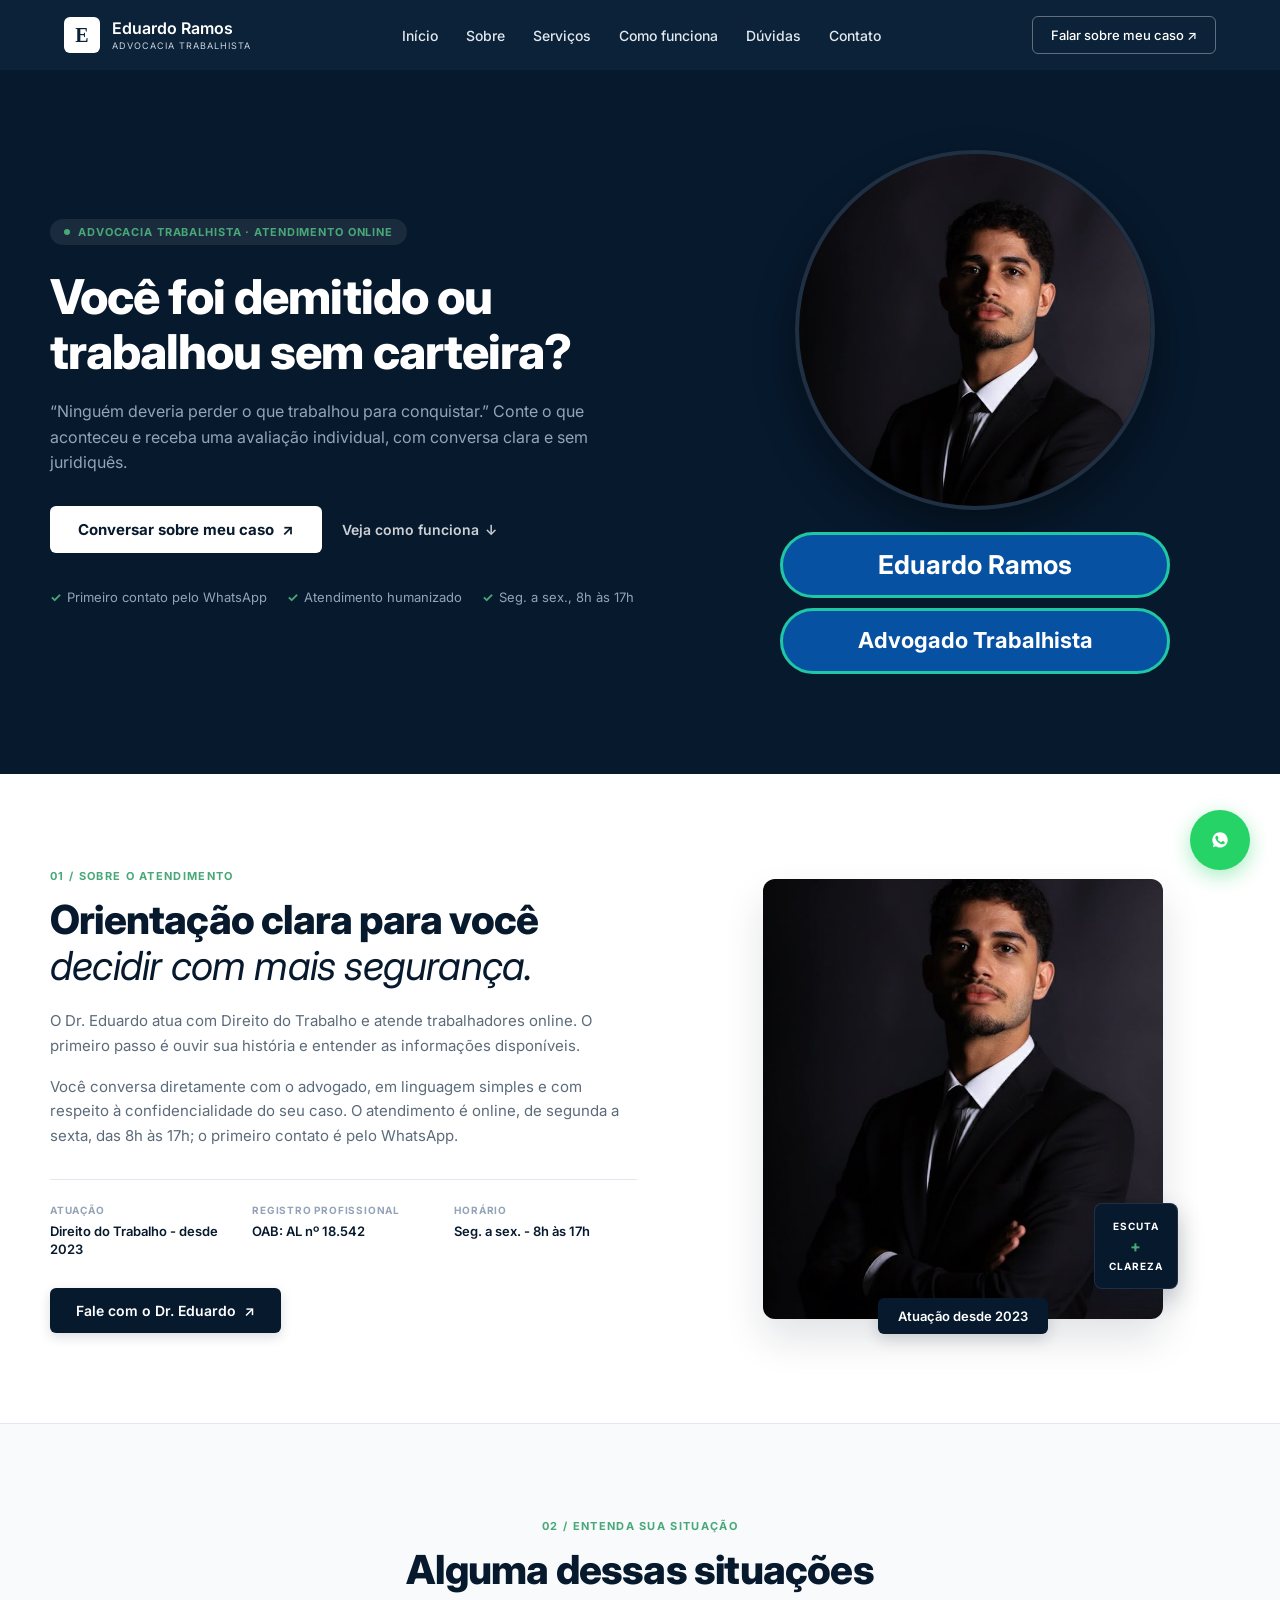
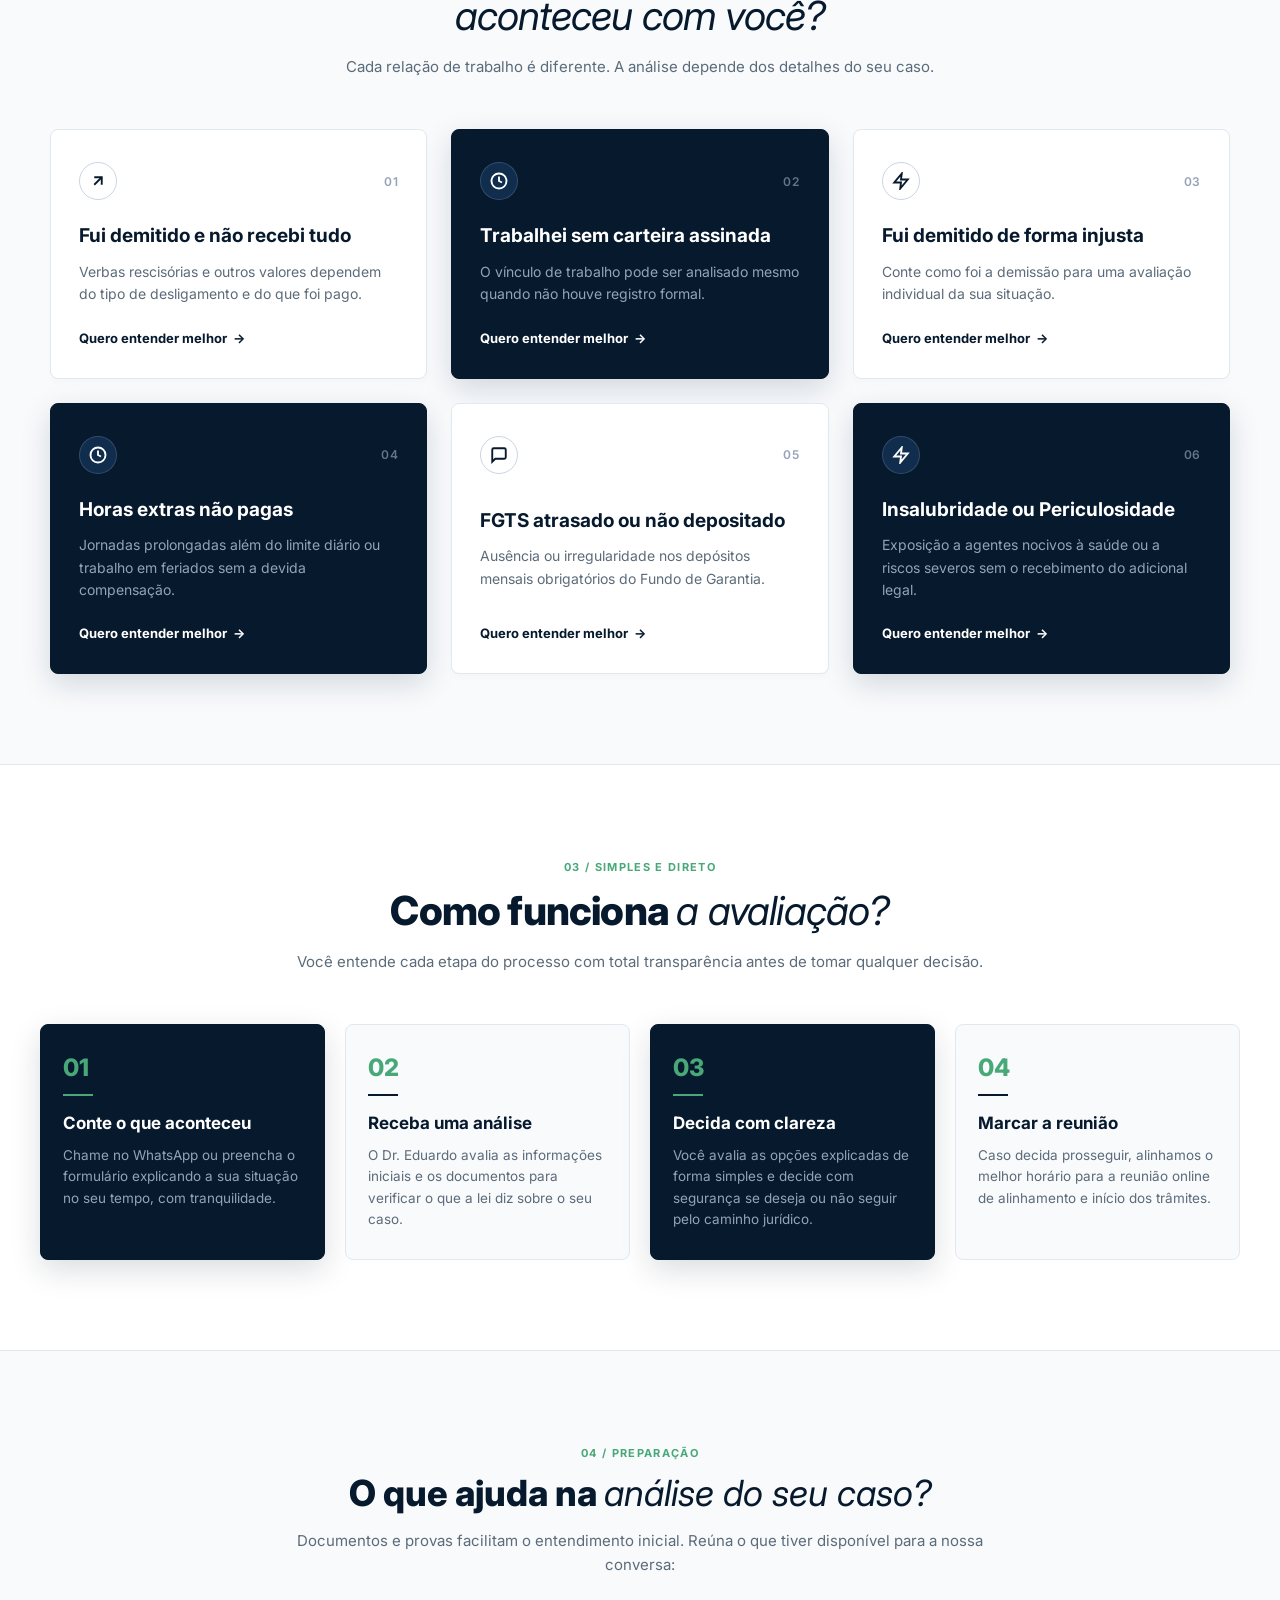
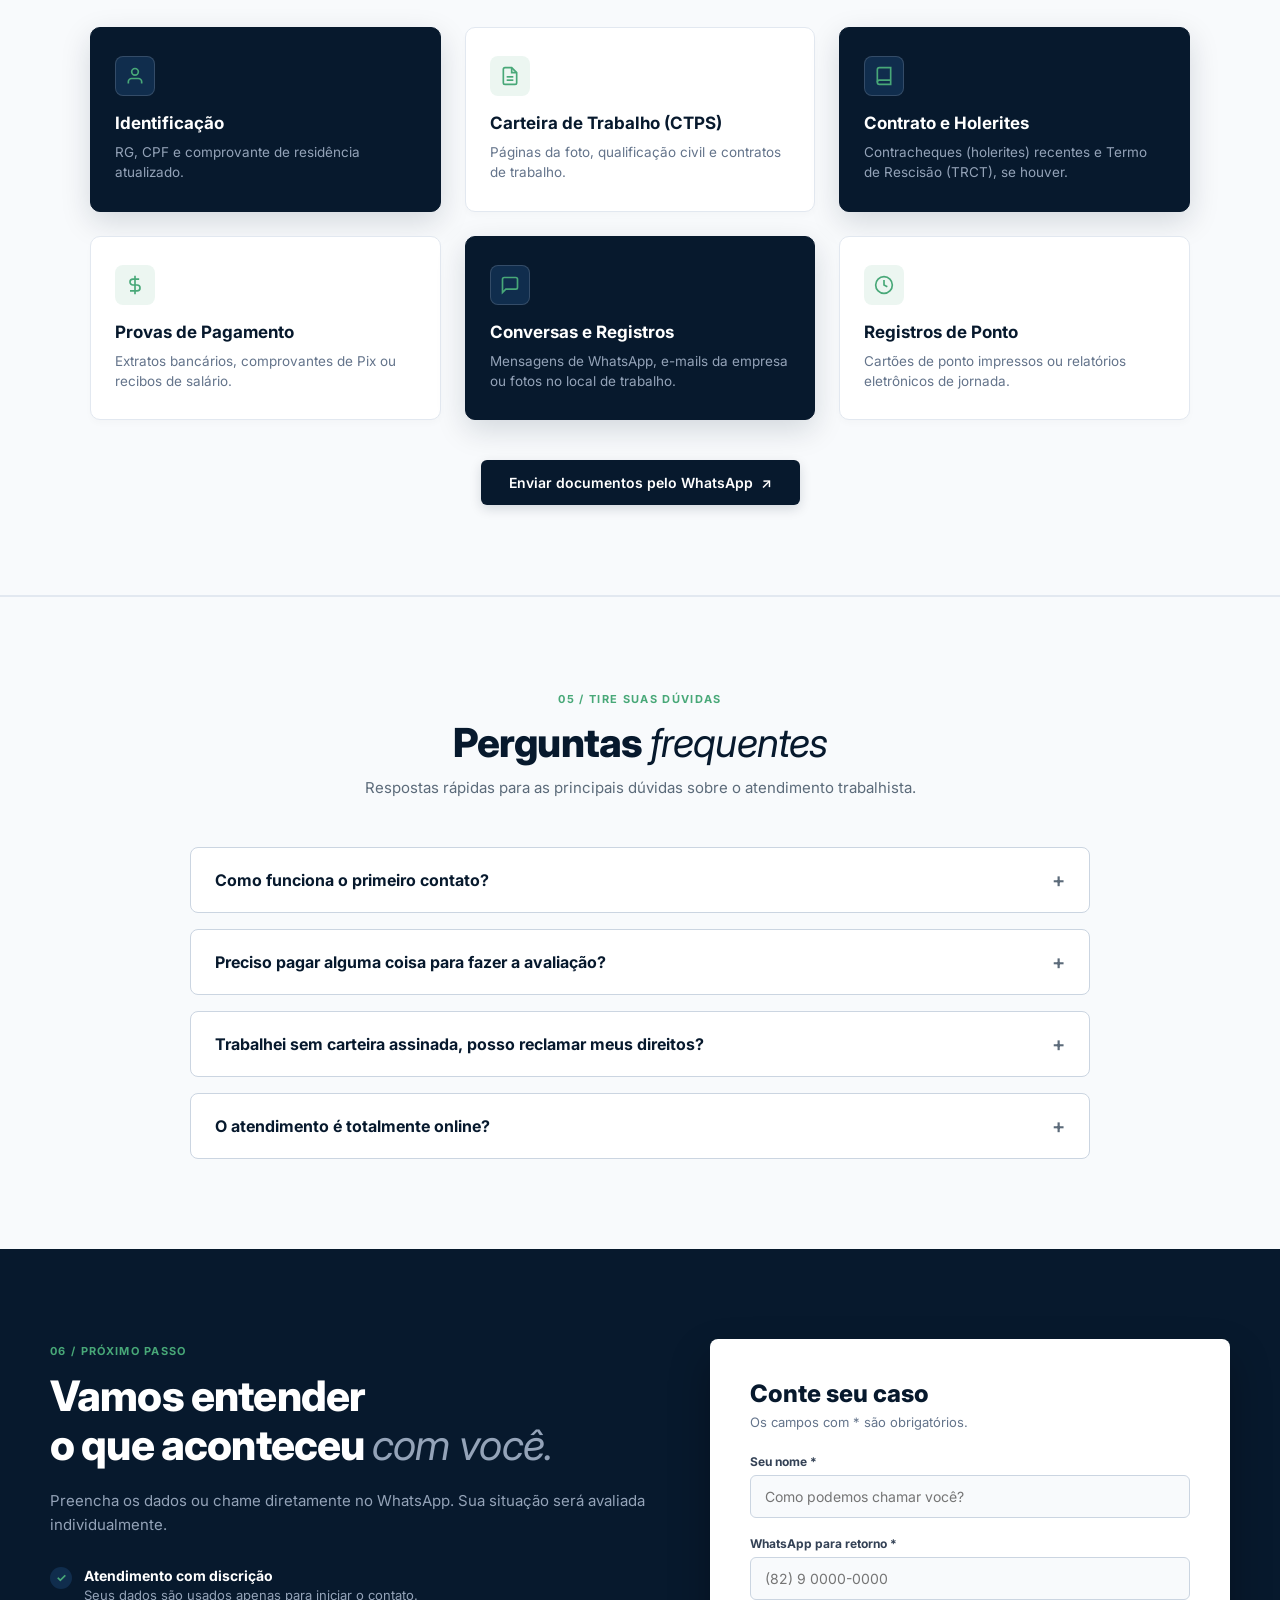
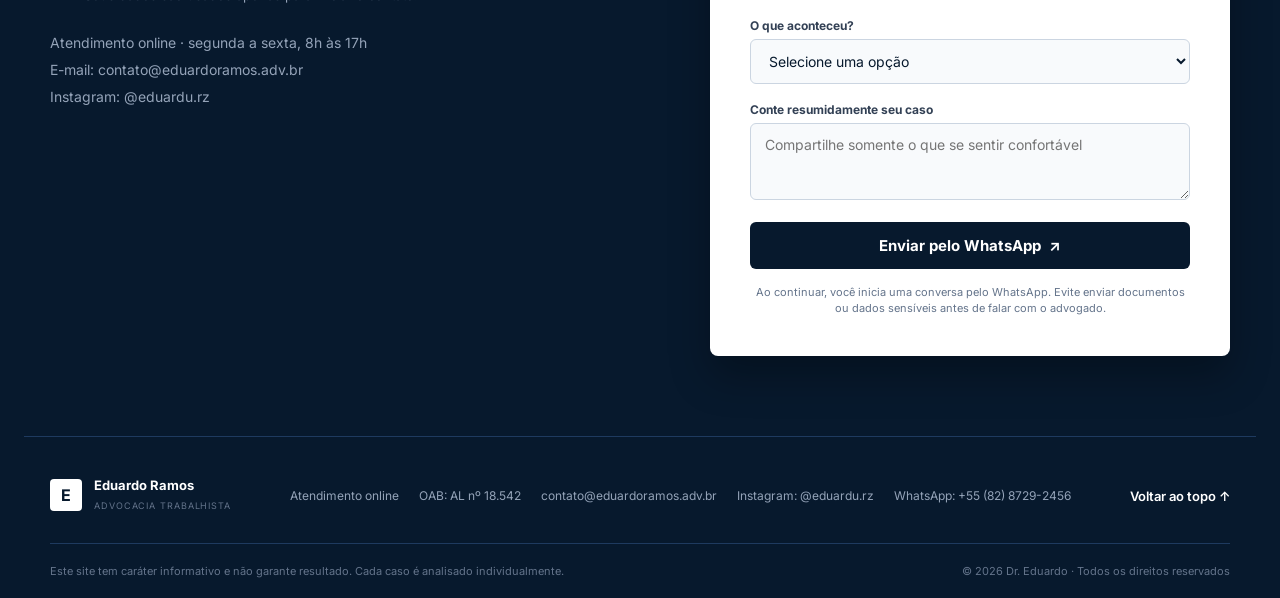
==== commit a82da43f: "Add attorney identification badges to hero" ====
--- a/index.html
+++ b/index.html
@@ -104,8 +104,14 @@
 
               <!-- Lado Direito: Apenas a Foto Limpa e Circular -->
               <div class="hero-right">
-                <div class="hero-image-wrapper">
-                  <img src="./assets/Eduardo-Ramos.jpg" alt="Dr. Eduardo Ramos - Advocacia Trabalhista" class="hero-clean-photo">
+                <div class="hero-profile">
+                  <div class="hero-image-wrapper">
+                    <img src="./assets/Eduardo-Ramos.jpg" alt="Dr. Eduardo Ramos - Advocacia Trabalhista" class="hero-clean-photo">
+                  </div>
+                  <div class="hero-identification" aria-label="Identificação profissional">
+                    <span class="hero-identification-name">Eduardo Ramos</span>
+                    <span class="hero-identification-role">Advogado Trabalhista</span>
+                  </div>
                 </div>
               </div>
 
@@ -288,7 +294,7 @@
                             <h3>Insalubridade ou Periculosidade</h3>
                             <p>Exposição a agentes nocivos à saúde ou a riscos severos sem o recebimento do adicional legal.</p>
                         </div>
-                        <a href="https://wa.me/558287292456?text=Ol%C3%A1%2C%20trabalho%20em%20condi%C3%B5es%20de%20risco%20ou%20insalubridade." target="_blank" rel="noopener noreferrer" class="card-link light-link">Quero entender melhor <span>→</span></a>
+                        <a href="https://wa.me/558287292456?text=Ol%C3%A1%2C%20trabalho%20em%20condi%C3%A7%C3%B5es%20de%20risco%20ou%20insalubridade." target="_blank" rel="noopener noreferrer" class="card-link light-link">Quero entender melhor <span>→</span></a>
                     </div>
 
                 </div>
@@ -719,4 +725,4 @@
     </script>
 
 </body>
-</html>+</html>
--- a/css/hero.css
+++ b/css/hero.css
@@ -127,6 +127,13 @@
     justify-content: center;
 }
 
+.hero-profile {
+    display: flex;
+    flex-direction: column;
+    align-items: center;
+    width: 100%;
+}
+
 .hero-image-wrapper {
     width: 360px;
     height: 360px;
@@ -146,6 +153,40 @@
     border-radius: 50%;
 }
 
+.hero-identification {
+    display: flex;
+    flex-direction: column;
+    align-items: center;
+    gap: 10px;
+    width: 100%;
+    margin-top: 22px;
+}
+
+.hero-identification-name,
+.hero-identification-role {
+    display: inline-flex;
+    align-items: center;
+    justify-content: center;
+    width: min(100%, 390px);
+    min-height: 66px;
+    padding: 12px 24px;
+    border: 3px solid #20c7a5;
+    border-radius: 999px;
+    background-color: #0751a3;
+    color: #ffffff;
+    font-weight: 700;
+    line-height: 1.25;
+    text-align: center;
+}
+
+.hero-identification-name {
+    font-size: 26px;
+}
+
+.hero-identification-role {
+    font-size: 22px;
+}
+
 /* Faixa Inferior (Sub-hero) */
 .hero-bottom-bar {
     background-color: #0c233d;
@@ -236,6 +277,21 @@
         height: 240px; /* Redimensiona o círculo proporcionalmente para celulares */
     }
 
+    .hero-identification {
+        margin-top: 18px;
+        gap: 8px;
+    }
+
+    .hero-identification-name {
+        min-height: 58px;
+        font-size: 21px;
+    }
+
+    .hero-identification-role {
+        min-height: 54px;
+        font-size: 17px;
+    }
+
     .hero-badge {
         font-size: 10px;
         border-radius: 16px;
@@ -259,4 +315,17 @@
         width: 200px;
         height: 200px;
     }
-}+
+    .hero-identification-name,
+    .hero-identification-role {
+        padding: 9px 16px;
+    }
+
+    .hero-identification-name {
+        font-size: 18px;
+    }
+
+    .hero-identification-role {
+        font-size: 15px;
+    }
+}
